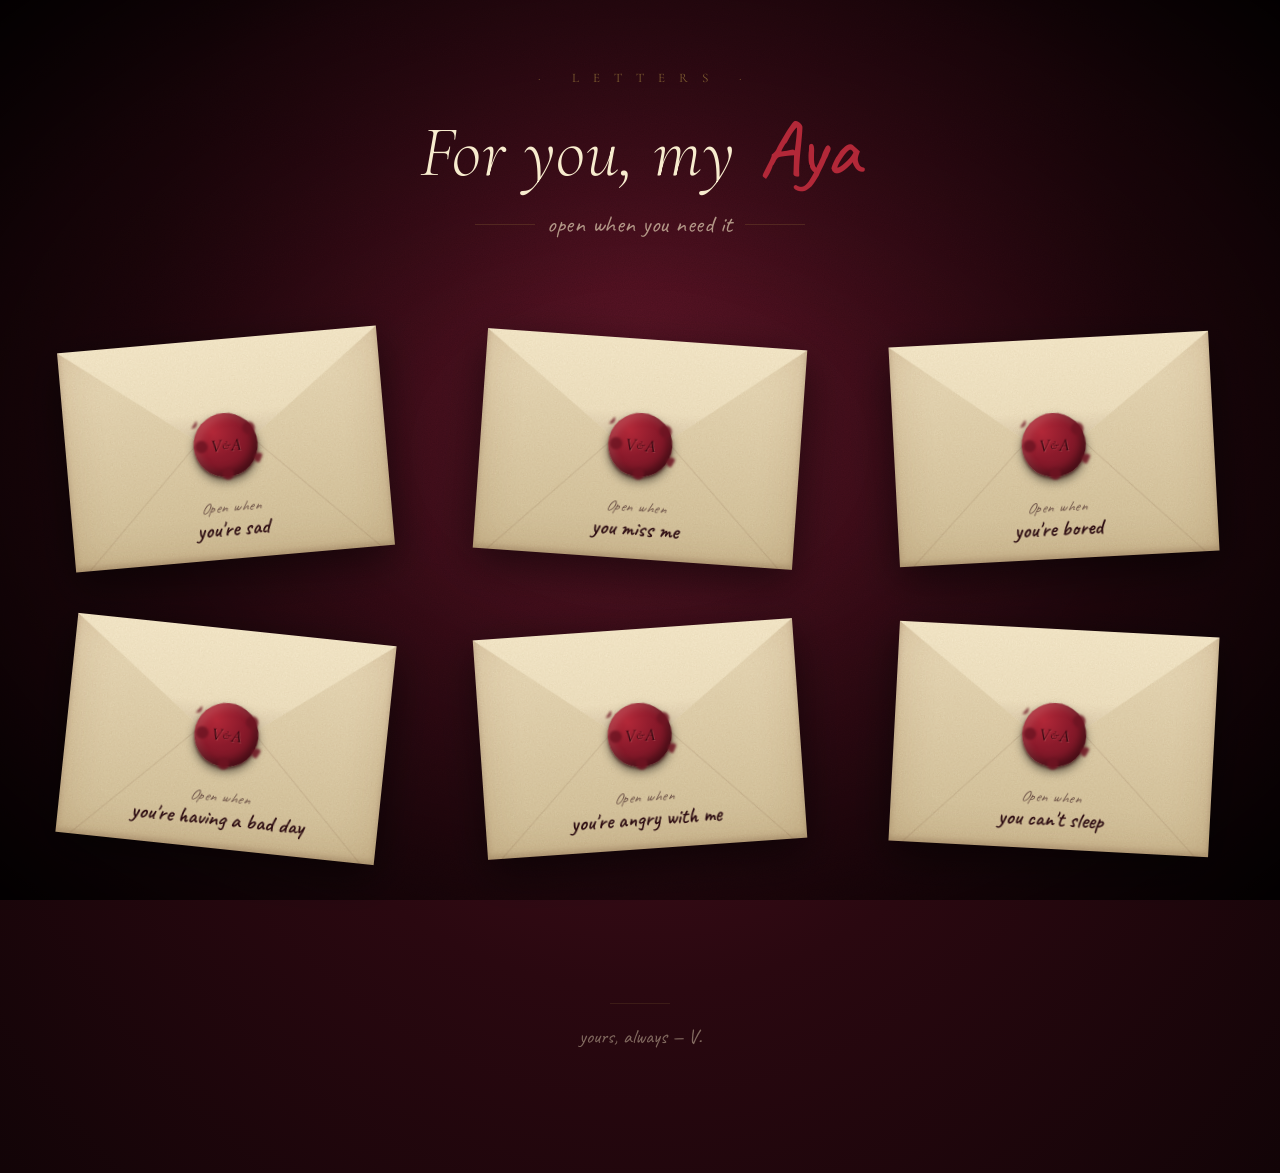
==== index.html @ 6083daa6 "Add files via upload" ====
<!DOCTYPE html>
<html lang="en">
<head>
<meta charset="UTF-8">
<meta name="viewport" content="width=device-width, initial-scale=1.0">
<title>For Aya — Open when...</title>
<link rel="preconnect" href="https://fonts.googleapis.com">
<link rel="preconnect" href="https://fonts.gstatic.com" crossorigin>
<link href="https://fonts.googleapis.com/css2?family=Cormorant+Garamond:ital,wght@0,300;0,400;0,500;0,600;1,300;1,400;1,500&family=Caveat:wght@400;500;600;700&display=swap" rel="stylesheet">
<style>
/* ============================================================
   PALETTE — deep wine + cream paper
   ============================================================ */
:root {
  --wine-deep:    #14060a;
  --wine:         #2a0a14;
  --wine-mid:     #4a1224;
  --wax:          #8b1a2b;
  --wax-dark:     #6e1422;
  --wax-light:    #b22838;
  --cream:        #eee0c0;
  --cream-light:  #f7ecce;
  --cream-shadow: #d4c39c;
  --ink:          #2b0a10;
  --ink-soft:     #5a1c24;
  --gold:         #9a7a3c;
}

* { margin: 0; padding: 0; box-sizing: border-box; }

html, body { min-height: 100%; }

body {
  font-family: 'Cormorant Garamond', serif;
  color: var(--cream);
  background:
    radial-gradient(ellipse at 50% 30%, #5a1426 0%, #2a0810 55%, #120407 100%);
  position: relative;
  min-height: 100vh;
  padding: 70px 24px 100px;
  overflow-x: hidden;
}

/* Soft grain over everything */
body::before {
  content: '';
  position: fixed; inset: 0;
  background-image: url("data:image/svg+xml;utf8,<svg xmlns='http://www.w3.org/2000/svg' width='240' height='240'><filter id='n'><feTurbulence type='fractalNoise' baseFrequency='0.85' numOctaves='2' stitchTiles='stitch'/><feColorMatrix values='0 0 0 0 0.06 0 0 0 0 0.02 0 0 0 0 0.03 0 0 0 0.55 0'/></filter><rect width='100%' height='100%' filter='url(%23n)'/></svg>");
  opacity: 0.55;
  mix-blend-mode: overlay;
  pointer-events: none;
  z-index: 1;
}

/* Vignette */
body::after {
  content: '';
  position: fixed; inset: 0;
  background: radial-gradient(ellipse at center, transparent 25%, rgba(0,0,0,0.45) 75%, rgba(0,0,0,0.88) 100%);
  pointer-events: none;
  z-index: 2;
}

/* ============================================================
   HEADER
   ============================================================ */
.header {
  position: relative;
  z-index: 3;
  text-align: center;
  margin-bottom: 70px;
  opacity: 0;
  animation: fadeIn 1.6s ease-out 0.2s forwards;
}

.ornament {
  font-family: 'Cormorant Garamond', serif;
  color: var(--gold);
  letter-spacing: 14px;
  font-size: 13px;
  margin-bottom: 22px;
  opacity: 0.75;
  padding-left: 14px;
}

.header h1 {
  font-family: 'Cormorant Garamond', serif;
  font-weight: 300;
  font-style: italic;
  font-size: clamp(40px, 6.5vw, 72px);
  color: var(--cream-light);
  line-height: 1.05;
  letter-spacing: 0.5px;
}

.header h1 .name {
  font-family: 'Caveat', cursive;
  font-style: normal;
  font-weight: 500;
  color: var(--wax-light);
  font-size: 1.1em;
  margin-left: 6px;
}

.header .sub {
  font-family: 'Caveat', cursive;
  margin-top: 18px;
  color: var(--cream);
  opacity: 0.65;
  font-size: 24px;
  letter-spacing: 0.5px;
}

.header .divider {
  display: inline-block;
  width: 60px;
  height: 1px;
  background: var(--gold);
  opacity: 0.4;
  vertical-align: middle;
  margin: 0 12px 6px;
}

/* ============================================================
   DESK — envelopes scattered like letters on a table
   ============================================================ */
.desk {
  position: relative;
  z-index: 3;
  max-width: 1240px;
  margin: 0 auto;
  display: grid;
  grid-template-columns: repeat(auto-fit, minmax(290px, 1fr));
  gap: 70px 30px;
  padding: 30px 10px;
  perspective: 1400px;
}

/* ============================================================
   ENVELOPE
   ============================================================ */
.envelope {
  position: relative;
  width: 320px;
  height: 220px;
  margin: 0 auto;
  cursor: pointer;
  opacity: 0;
  transform: translateY(50px) rotate(var(--rot, 0deg));
  animation: dropIn 1s cubic-bezier(.2,.7,.25,1) forwards;
  transition: transform 0.55s cubic-bezier(.2,.7,.25,1), filter 0.5s ease;
  filter: drop-shadow(0 14px 22px rgba(0,0,0,0.55));
  transform-style: preserve-3d;
}

.envelope:hover {
  transform: translateY(-12px) rotate(var(--rot, 0deg)) scale(1.025);
  filter: drop-shadow(0 24px 36px rgba(0,0,0,0.72));
}

/* Envelope body */
.envelope-body {
  position: absolute;
  inset: 0;
  background:
    linear-gradient(180deg, var(--cream) 0%, var(--cream-shadow) 100%);
  box-shadow:
    inset 0 0 40px rgba(120, 70, 30, 0.18),
    inset 0 -3px 6px rgba(70, 30, 15, 0.22);
}

/* Paper texture on envelope */
.envelope-body::before {
  content: '';
  position: absolute; inset: 0;
  background-image: url("data:image/svg+xml;utf8,<svg xmlns='http://www.w3.org/2000/svg' width='180' height='180'><filter id='p'><feTurbulence type='fractalNoise' baseFrequency='0.75' numOctaves='2'/><feColorMatrix values='0 0 0 0 0.42 0 0 0 0 0.28 0 0 0 0 0.14 0 0 0 0.35 0'/></filter><rect width='100%' height='100%' filter='url(%23p)'/></svg>");
  opacity: 0.55;
  mix-blend-mode: multiply;
}

/* Inner V — hint of envelope back seams */
.envelope-body::after {
  content: '';
  position: absolute;
  inset: 0;
  background:
    linear-gradient(135deg, transparent 49.5%, rgba(80,40,20,0.10) 50%, transparent 50.5%) bottom left / 50% 60% no-repeat,
    linear-gradient(45deg,  transparent 49.5%, rgba(80,40,20,0.10) 50%, transparent 50.5%) bottom right / 50% 60% no-repeat;
  pointer-events: none;
}

/* Top flap */
.envelope-flap {
  position: absolute;
  top: 0; left: 0; right: 0;
  height: 55%;
  background: linear-gradient(180deg, var(--cream-light) 0%, var(--cream) 100%);
  clip-path: polygon(0 0, 100% 0, 50% 100%);
  transform-origin: top center;
  transition: transform 0.85s cubic-bezier(.55,.05,.25,1);
  z-index: 3;
}

.envelope-flap::before {
  content: '';
  position: absolute; inset: 0;
  background-image: url("data:image/svg+xml;utf8,<svg xmlns='http://www.w3.org/2000/svg' width='180' height='180'><filter id='p'><feTurbulence type='fractalNoise' baseFrequency='0.75' numOctaves='2'/><feColorMatrix values='0 0 0 0 0.42 0 0 0 0 0.28 0 0 0 0 0.14 0 0 0 0.35 0'/></filter><rect width='100%' height='100%' filter='url(%23p)'/></svg>");
  opacity: 0.5;
  mix-blend-mode: multiply;
  clip-path: polygon(0 0, 100% 0, 50% 100%);
}

/* Shadow cast by the flap onto the bottom of the envelope */
.envelope-flap::after {
  content: '';
  position: absolute;
  inset: 0;
  background: linear-gradient(180deg, transparent 60%, rgba(70, 30, 15, 0.18) 95%, rgba(70, 30, 15, 0.3) 100%);
  clip-path: polygon(0 0, 100% 0, 50% 100%);
}

.envelope.opened .envelope-flap {
  transform: rotateX(-175deg);
  box-shadow: 0 -10px 20px rgba(0,0,0,0.25);
}

/* Wax seal */
.seal {
  position: absolute;
  top: 48%;
  left: 50%;
  width: 64px;
  height: 64px;
  border-radius: 50%;
  transform: translate(-50%, -50%) rotate(0deg);
  background:
    radial-gradient(circle at 32% 28%, var(--wax-light) 0%, var(--wax) 42%, var(--wax-dark) 100%);
  box-shadow:
    inset -4px -5px 10px rgba(0,0,0,0.45),
    inset 4px 4px 8px rgba(255,170,160,0.28),
    0 5px 10px rgba(0,0,0,0.5),
    0 2px 3px rgba(80,10,15,0.6);
  display: flex;
  align-items: center;
  justify-content: center;
  z-index: 6;
  transition: transform 0.4s ease;
}

/* Irregular wax edges */
.seal::before {
  content: '';
  position: absolute;
  inset: -6px;
  border-radius: 50%;
  background:
    radial-gradient(circle at 18% 50%, var(--wax-dark) 0%, var(--wax-dark) 8%, transparent 9%),
    radial-gradient(circle at 82% 30%, var(--wax-dark) 0%, var(--wax-dark) 7%, transparent 8%),
    radial-gradient(circle at 50% 88%, var(--wax-dark) 0%, var(--wax-dark) 7%, transparent 8%),
    radial-gradient(circle at 92% 70%, var(--wax-dark) 0%, var(--wax-dark) 5%, transparent 6%),
    radial-gradient(circle at 8% 18%, var(--wax-dark) 0%, var(--wax-dark) 5%, transparent 6%);
  filter: blur(1px);
  opacity: 0.85;
  z-index: -1;
}

/* Impressed V & A monogram */
.seal-monogram {
  font-family: 'Cormorant Garamond', serif;
  font-style: italic;
  font-weight: 500;
  color: rgba(35, 4, 10, 0.85);
  font-size: 18px;
  letter-spacing: -1px;
  text-shadow: 1px 1px 0 rgba(255, 200, 180, 0.18);
  line-height: 1;
  user-select: none;
  position: relative;
  z-index: 2;
  white-space: nowrap;
}

.seal-monogram .amp {
  font-size: 0.65em;
  vertical-align: 0.18em;
  margin: 0 1px;
  opacity: 0.75;
}

/* "Open when..." label */
.label {
  position: absolute;
  bottom: 18px;
  left: 0; right: 0;
  text-align: center;
  font-family: 'Caveat', cursive;
  color: var(--ink);
  z-index: 4;
  pointer-events: none;
}

.label-small {
  font-size: 15px;
  opacity: 0.62;
  font-style: italic;
  display: block;
  letter-spacing: 0.5px;
  line-height: 1.1;
}

.label-main {
  font-size: 22px;
  font-weight: 600;
  display: block;
  margin-top: 0;
  color: var(--ink);
  line-height: 1.1;
}

/* Opened state — seal breaks off */
.envelope.opened .seal {
  animation: sealBreak 0.7s cubic-bezier(.4,1.6,.5,1) forwards;
}

/* ============================================================
   MODAL / LETTER
   ============================================================ */
.overlay {
  position: fixed;
  inset: 0;
  background: rgba(15, 4, 8, 0);
  z-index: 100;
  display: none;
  align-items: flex-start;
  justify-content: center;
  padding: 50px 20px;
  overflow-y: auto;
  transition: background 0.55s ease;
}

.overlay.active {
  display: flex;
  background: rgba(15, 4, 8, 0.90);
  backdrop-filter: blur(5px);
  -webkit-backdrop-filter: blur(5px);
}

.letter {
  position: relative;
  width: 100%;
  max-width: 640px;
  background:
    linear-gradient(180deg, var(--cream-light) 0%, var(--cream) 100%);
  padding: 80px 70px 60px;
  margin-top: 30px;
  margin-bottom: 30px;
  box-shadow:
    0 40px 100px rgba(0,0,0,0.75),
    0 12px 30px rgba(0,0,0,0.5),
    inset 0 0 120px rgba(120, 70, 30, 0.1);
  transform: scale(0.6) rotate(-3deg) translateY(40px);
  opacity: 0;
  transition: transform 0.85s cubic-bezier(.2,.7,.25,1), opacity 0.6s ease;
}

.overlay.active .letter {
  transform: scale(1) rotate(0) translateY(0);
  opacity: 1;
}

/* Paper texture on the letter */
.letter::before {
  content: '';
  position: absolute; inset: 0;
  background-image: url("data:image/svg+xml;utf8,<svg xmlns='http://www.w3.org/2000/svg' width='220' height='220'><filter id='p'><feTurbulence type='fractalNoise' baseFrequency='0.65' numOctaves='3'/><feColorMatrix values='0 0 0 0 0.42 0 0 0 0 0.28 0 0 0 0 0.14 0 0 0 0.3 0'/></filter><rect width='100%' height='100%' filter='url(%23p)'/></svg>");
  opacity: 0.45;
  mix-blend-mode: multiply;
  pointer-events: none;
}

/* Fold lines (letter was folded in thirds) + edge vignette */
.letter::after {
  content: '';
  position: absolute; inset: 0;
  background:
    linear-gradient(180deg, transparent 32%, rgba(100,60,30,0.10) 33%, transparent 34%),
    linear-gradient(180deg, transparent 65%, rgba(100,60,30,0.10) 66%, transparent 67%);
  box-shadow: inset 0 0 60px rgba(100, 50, 20, 0.18);
  pointer-events: none;
}

.letter-close {
  position: absolute;
  top: 18px; right: 22px;
  background: none;
  border: none;
  font-family: 'Cormorant Garamond', serif;
  font-size: 36px;
  color: var(--ink-soft);
  cursor: pointer;
  opacity: 0.55;
  transition: opacity 0.25s, transform 0.3s;
  z-index: 10;
  line-height: 1;
  padding: 4px 10px;
}

.letter-close:hover {
  opacity: 1;
  transform: rotate(90deg);
}

.letter-header {
  text-align: center;
  margin-bottom: 38px;
  position: relative;
  z-index: 2;
}

.letter-date {
  font-family: 'Caveat', cursive;
  color: var(--ink-soft);
  font-size: 19px;
  opacity: 0.65;
  letter-spacing: 0.4px;
}

.letter-title {
  font-family: 'Cormorant Garamond', serif;
  font-style: italic;
  font-weight: 400;
  color: var(--ink);
  font-size: 36px;
  margin-top: 10px;
  letter-spacing: 0.3px;
  line-height: 1.15;
}

.letter-title::after {
  content: '· ✦ ·';
  display: block;
  font-size: 12px;
  color: var(--wax);
  margin-top: 18px;
  opacity: 0.65;
  letter-spacing: 6px;
}

.letter-greeting {
  font-family: 'Caveat', cursive;
  font-size: 30px;
  color: var(--wax-dark);
  margin-bottom: 22px;
  position: relative;
  z-index: 2;
}

.letter-body {
  font-family: 'Cormorant Garamond', serif;
  font-size: 19px;
  line-height: 1.75;
  color: var(--ink);
  position: relative;
  z-index: 2;
}

.letter-body p { margin-bottom: 18px; }
.letter-body em {
  color: var(--wax-dark);
  font-style: italic;
}

/* Place for photo/gif */
.letter-photo {
  margin: 35px auto;
  width: 240px;
  height: 240px;
  background:
    repeating-linear-gradient(45deg, rgba(110, 60, 40, 0.06) 0px, rgba(110, 60, 40, 0.06) 12px, transparent 12px, transparent 24px),
    var(--cream-shadow);
  border: 1px solid rgba(100, 60, 40, 0.22);
  display: flex;
  align-items: center;
  justify-content: center;
  position: relative;
  z-index: 2;
  box-shadow:
    0 10px 24px rgba(0,0,0,0.18),
    inset 0 0 22px rgba(100, 60, 30, 0.12);
  transform: rotate(-2deg);
  overflow: hidden;
}

.letter-photo span {
  font-family: 'Caveat', cursive;
  color: var(--ink-soft);
  opacity: 0.55;
  font-size: 17px;
  text-align: center;
  padding: 0 22px;
  line-height: 1.4;
}

.letter-photo img {
  width: 100%;
  height: 100%;
  object-fit: cover;
  display: block;
}

/* Sticker-style gif: drop the polaroid frame, let it float on the paper */
.letter-photo.has-gif {
  background: transparent;
  border: none;
  box-shadow: none;
  transform: rotate(0);
  width: 280px;
  height: 280px;
  overflow: visible;
  filter: drop-shadow(0 6px 12px rgba(60, 20, 10, 0.25));
}

.letter-photo.has-gif img {
  object-fit: contain;
}

.letter-signature {
  text-align: right;
  margin-top: 36px;
  position: relative;
  z-index: 2;
}

.letter-signature .yours {
  font-family: 'Cormorant Garamond', serif;
  font-style: italic;
  color: var(--ink-soft);
  font-size: 19px;
  display: block;
}

.letter-signature .name {
  font-family: 'Caveat', cursive;
  font-size: 56px;
  color: var(--wax-dark);
  margin-top: -8px;
  display: block;
  line-height: 1;
  letter-spacing: 1px;
}

.letter-signature .name::after {
  content: '';
  display: block;
  width: 90px;
  height: 1px;
  background: var(--wax-dark);
  margin-left: auto;
  margin-top: 4px;
  opacity: 0.35;
}

/* ============================================================
   FOOTER
   ============================================================ */
.footer {
  position: relative;
  z-index: 3;
  text-align: center;
  margin-top: 100px;
  padding: 24px;
  font-family: 'Caveat', cursive;
  color: var(--cream);
  opacity: 0.45;
  font-size: 20px;
}

.footer::before {
  content: '';
  display: block;
  width: 60px;
  height: 1px;
  background: var(--gold);
  margin: 0 auto 20px;
  opacity: 0.4;
}

/* ============================================================
   ANIMATIONS
   ============================================================ */
@keyframes fadeIn {
  to { opacity: 1; }
}

@keyframes dropIn {
  0%   { opacity: 0; transform: translateY(50px) rotate(var(--rot, 0deg)) scale(0.94); }
  60%  { opacity: 1; }
  100% { opacity: 1; transform: translateY(0) rotate(var(--rot, 0deg)) scale(1); }
}

@keyframes sealBreak {
  0%   { transform: translate(-50%, -50%) scale(1) rotate(0deg); opacity: 1; }
  30%  { transform: translate(-50%, -50%) scale(1.18) rotate(-4deg); }
  60%  { transform: translate(-58%, -42%) scale(0.95) rotate(14deg); opacity: 0.85; }
  100% { transform: translate(-72%, 30%) scale(0.8) rotate(38deg); opacity: 0; }
}

@keyframes envelopeShake {
  0%, 100% { transform: translateY(0) rotate(var(--rot, 0deg)); }
  25%      { transform: translateY(0) rotate(calc(var(--rot, 0deg) - 1.2deg)); }
  75%      { transform: translateY(0) rotate(calc(var(--rot, 0deg) + 1.2deg)); }
}

.envelope.opened { animation: envelopeShake 0.35s ease-in-out; }

/* ============================================================
   MOBILE
   ============================================================ */
@media (max-width: 768px) {
  body { padding: 40px 14px 70px; }
  .desk { gap: 50px 16px; padding: 20px 6px; }
  .envelope { width: 290px; height: 200px; }
  .letter { padding: 60px 36px 44px; margin-top: 10px; }
  .letter-title { font-size: 28px; }
  .letter-greeting { font-size: 26px; }
  .letter-body { font-size: 17px; line-height: 1.7; }
  .letter-photo { width: 200px; height: 200px; }
  .letter-signature .name { font-size: 46px; }
  .header { margin-bottom: 50px; }
  .header .sub { font-size: 21px; }
}
</style>
</head>
<body>

<!-- ============================================================
     HEADER — edit the title if you want
     ============================================================ -->
<header class="header">
  <div class="ornament">· LETTERS ·</div>
  <h1>For you, my <span class="name">Aya</span></h1>
  <div class="sub">
    <span class="divider"></span>open when you need it<span class="divider"></span>
  </div>
</header>

<!-- Desk with envelopes (generated by JS) -->
<main class="desk" id="desk"></main>

<footer class="footer">yours, always — V.</footer>

<!-- ============================================================
     MODAL — the letter unfolds here
     ============================================================ -->
<div class="overlay" id="overlay" role="dialog" aria-modal="true" aria-hidden="true">
  <article class="letter" id="letter">
    <button class="letter-close" id="closeBtn" aria-label="close letter">&times;</button>

    <div class="letter-header">
      <div class="letter-date" id="letterDate">to your heart, anytime</div>
      <h2 class="letter-title" id="letterTitle"></h2>
    </div>

    <div class="letter-greeting">My beloved Aya,</div>
    <div class="letter-body" id="letterBody"></div>

    <!-- ============================================================
         PLACE FOR PHOTO / GIF
         To attach an image to a specific letter, set the `photo`
         property in the `letters` array below in the JS, e.g.
            photo: "photos/our-morning.jpg"
         ============================================================ -->
    <div class="letter-photo" id="letterPhoto">
      <span>· photo or gif goes here ·</span>
    </div>

    <div class="letter-signature">
      <span class="yours">yours forever,</span>
      <span class="name">Val</span>
    </div>
  </article>
</div>

<script>
/* ============================================================
   LETTERS — EDIT TEXTS AND PHOTOS HERE
   ============================================================
   - label : what's written on the envelope (after "Open when")
   - title : heading inside the opened letter
   - body  : letter body (you can use <p>, <em> etc.)
   - photo : path to image/gif, or null for placeholder
             e.g.  photo: "photos/our-morning.jpg"
             or    photo: "https://media.tenor.com/.../hug.gif"
   ============================================================ */
const letters = [
  {
    label: "you're sad",
    title: "When you're sad",
    body: `
      <p>Aya, if tears are falling right now — I need you to know one thing: <em>you are not alone in this</em>. Even when I'm not beside you, my heart is. Always.</p>
      <p>Sadness is just love with nowhere to go. So I'm leaving mine here — so you have somewhere to send it back.</p>
      <p>Breathe deeply. I'm here. And I will be.</p>
    `,
    photo: "Cat%20Love%20Sticker%20by%20MYAOWL.gif"
  },
  {
    label: "you miss me",
    title: "When you miss me",
    body: `
      <p>If you miss me — know that <em>I miss you too</em>. Constantly. Morning, evening, between the sentences I write to someone else.</p>
      <p>Imagine I'm standing behind you, arms around your waist, my chin on your shoulder. Close your eyes. Feel it.</p>
      <p>The distance between us is just a number. You are <em>home</em>, wherever I am.</p>
    `,
    photo: "Cat%20Love%20Sticker%20by%20MYAOWL-2.gif"
  },
  {
    label: "you're bored",
    title: "When you're bored",
    body: `
      <p>Bored? Good. That means you have a moment for a small adventure.</p>
      <p>Suggestions from me: <em>cook something you've never tried. Dance in the kitchen. Send me three words and nothing more.</em></p>
      <p>Or just sit with this photo and imagine what we'll do together when we see each other again. I already have a list.</p>
    `,
    photo: "Cat%20Sticker%20by%20MYAOWL.gif"
  },
  {
    label: "you're having a bad day",
    title: "When you're having a bad day",
    body: `
      <p>Bad days are like storms — loud, wet, unfair. But they pass. They always pass.</p>
      <p>You don't have to be strong. You don't have to smile. You're allowed to be tired, angry, broken. <em>I love you in every state.</em></p>
      <p>Shower. Water. Something warm. And remember — tomorrow is a new page, and I'll write it with you.</p>
    `,
    photo: "Cat%20Love%20Sticker%20by%20MYAOWL-3.gif"
  },
  {
    label: "you're angry with me",
    title: "When you're angry with me",
    body: `
      <p>Did I deserve it? Probably yes. And I'm sorry — honestly, not just out of politeness.</p>
      <p>Be angry. You have every right. But please — <em>don't run</em>. Tell me what I did wrong, and I'll fix it. Even if it takes a lifetime.</p>
      <p>I love you even when you don't love me back. That's the most honest version of love I know.</p>
    `,
    photo: "Cat%20Sticker%20by%20MYAOWL-2.gif"
  },
  {
    label: "you can't sleep",
    title: "When you can't sleep",
    body: `
      <p>3 a.m.? Say hello to the dark for me. I've been there often — thinking about you.</p>
      <p>Breathe deeply. Imagine me drawing small circles on your back with my finger, whispering that everything is okay.</p>
      <p>Sleep will come. It always comes. And I'll be in your dreams, if you let me in. <em>Goodnight, my love.</em></p>
    `,
    photo: "Cat%20Love%20Sticker%20by%20MYAOWL-4.gif"
  }
];

/* ============================================================
   ENVELOPE GENERATION
   ============================================================ */
const desk = document.getElementById('desk');
// gently scattered rotations — like letters on a table
const rotations = [-5, 4, -3, 6, -4, 3, -6, 5, -2, 4];

letters.forEach((item, i) => {
  const env = document.createElement('div');
  env.className = 'envelope';
  env.style.setProperty('--rot', `${rotations[i % rotations.length]}deg`);
  env.style.animationDelay = `${0.25 + i * 0.13}s`;
  env.setAttribute('role', 'button');
  env.setAttribute('tabindex', '0');
  env.setAttribute('aria-label', `Open letter: ${item.label}`);

  env.innerHTML = `
    <div class="envelope-body"></div>
    <div class="envelope-flap"></div>
    <div class="seal">
      <span class="seal-monogram">V<span class="amp">&amp;</span>A</span>
    </div>
    <div class="label">
      <span class="label-small">Open when</span>
      <span class="label-main">${item.label}</span>
    </div>
  `;

  const open = () => openLetter(i, env);
  env.addEventListener('click', open);
  env.addEventListener('keydown', (e) => {
    if (e.key === 'Enter' || e.key === ' ') { e.preventDefault(); open(); }
  });

  desk.appendChild(env);
});

/* ============================================================
   MODAL LOGIC
   ============================================================ */
const overlay      = document.getElementById('overlay');
const letterTitle  = document.getElementById('letterTitle');
const letterBody   = document.getElementById('letterBody');
const letterPhoto  = document.getElementById('letterPhoto');
const closeBtn     = document.getElementById('closeBtn');

let openTimeout = null;
let resetTimeout = null;

function openLetter(idx, envEl) {
  const data = letters[idx];

  // seal breaks + envelope shakes
  envEl.classList.add('opened');

  // after a short moment, the letter appears
  clearTimeout(openTimeout);
  openTimeout = setTimeout(() => {
    letterTitle.textContent = data.title;
    letterBody.innerHTML = data.body;

    if (data.photo) {
      letterPhoto.innerHTML = `<img src="${data.photo}" alt="">`;
      letterPhoto.classList.add('has-gif');
    } else {
      letterPhoto.innerHTML = `<span>· photo or gif goes here ·</span>`;
      letterPhoto.classList.remove('has-gif');
    }

    overlay.classList.add('active');
    overlay.setAttribute('aria-hidden', 'false');
    document.body.style.overflow = 'hidden';
  }, 520);

  // after closing, envelope returns to sealed state
  clearTimeout(resetTimeout);
  resetTimeout = setTimeout(() => {
    envEl.classList.remove('opened');
  }, 1800);
}

function closeLetter() {
  overlay.classList.remove('active');
  overlay.setAttribute('aria-hidden', 'true');
  document.body.style.overflow = '';
}

closeBtn.addEventListener('click', closeLetter);
overlay.addEventListener('click', (e) => {
  if (e.target === overlay) closeLetter();
});
document.addEventListener('keydown', (e) => {
  if (e.key === 'Escape') closeLetter();
});
</script>
</body>
</html>
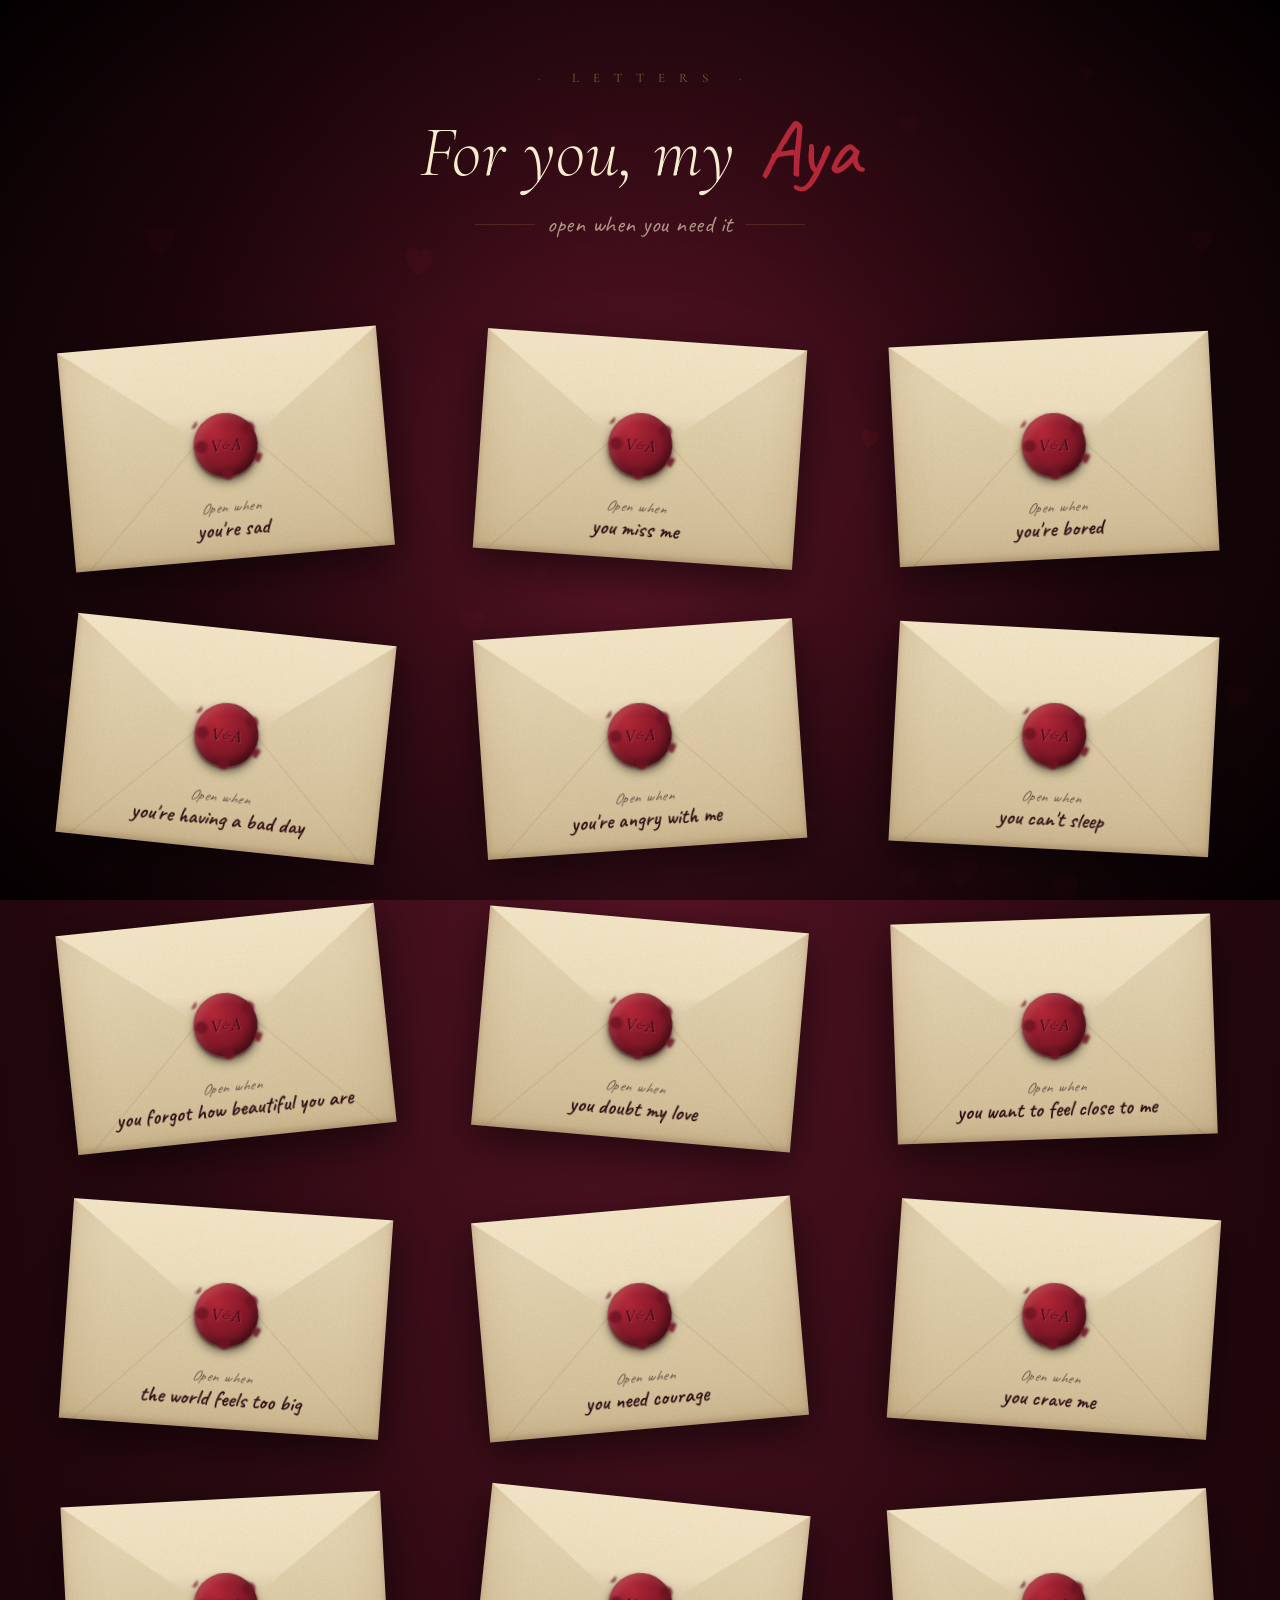
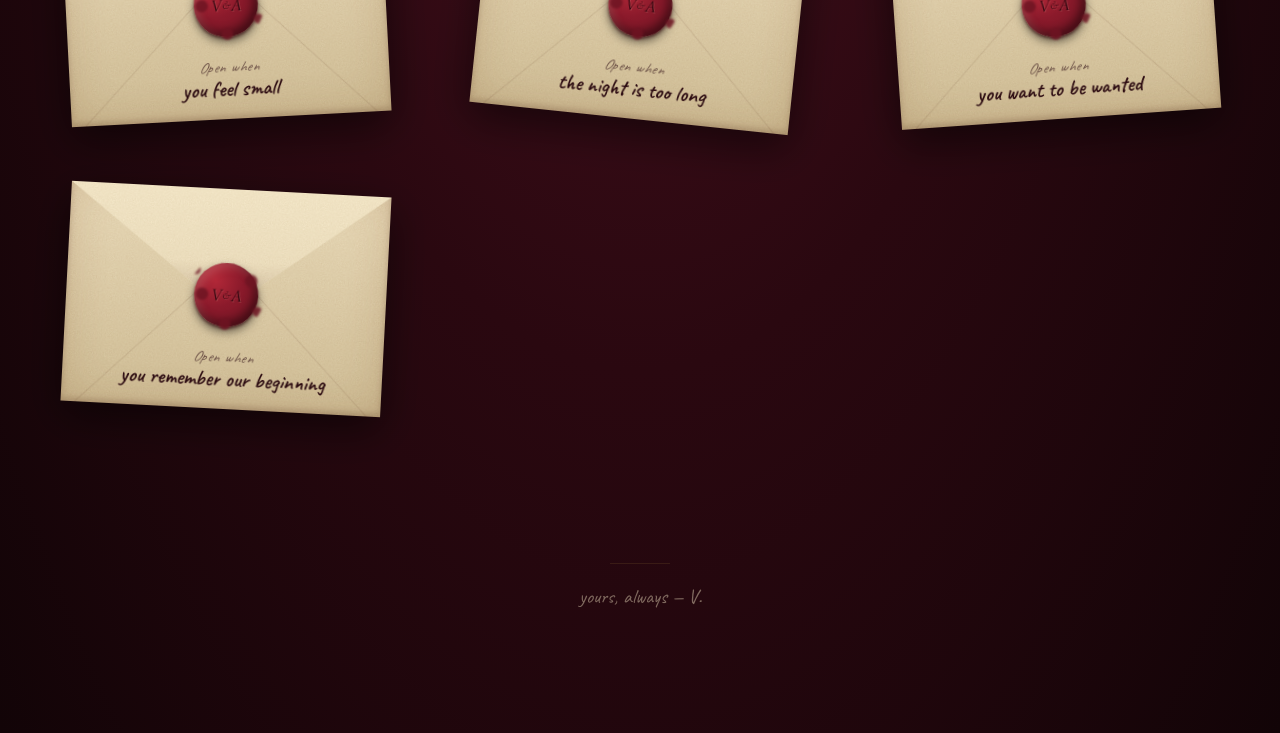
==== commit d6cc2566: "Add files via upload" ====
--- a/index.html
+++ b/index.html
@@ -4,6 +4,7 @@
 <meta charset="UTF-8">
 <meta name="viewport" content="width=device-width, initial-scale=1.0">
 <title>For Aya — Open when...</title>
+<link rel="icon" type="image/svg+xml" href="data:image/svg+xml;utf8,<svg xmlns='http://www.w3.org/2000/svg' viewBox='0 0 64 64'><circle cx='32' cy='32' r='30' fill='%238b1a2b'/><text x='20' y='42' font-family='Georgia,serif' font-style='italic' font-size='28' fill='%23f1e3c5' text-anchor='middle'>V</text><text x='44' y='42' font-family='Georgia,serif' font-style='italic' font-size='28' fill='%23f1e3c5' text-anchor='middle'>A</text></svg>">
 <link rel="preconnect" href="https://fonts.googleapis.com">
 <link rel="preconnect" href="https://fonts.gstatic.com" crossorigin>
 <link href="https://fonts.googleapis.com/css2?family=Cormorant+Garamond:ital,wght@0,300;0,400;0,500;0,600;1,300;1,400;1,500&family=Caveat:wght@400;500;600;700&display=swap" rel="stylesheet">
@@ -58,7 +59,40 @@
   position: fixed; inset: 0;
   background: radial-gradient(ellipse at center, transparent 25%, rgba(0,0,0,0.45) 75%, rgba(0,0,0,0.88) 100%);
   pointer-events: none;
+  z-index: 3;
+}
+
+/* ============================================================
+   HEARTS BACKGROUND LAYER
+   ============================================================ */
+.hearts-bg {
+  position: fixed;
+  inset: 0;
+  pointer-events: none;
   z-index: 2;
+  overflow: hidden;
+}
+
+.heart-static,
+.heart-floating {
+  position: absolute;
+  display: block;
+  background-image: url("data:image/svg+xml;utf8,<svg xmlns='http://www.w3.org/2000/svg' viewBox='0 0 100 100' fill='%23b22838'><path d='M50,84 C50,84 14,60 14,32 C14,20 23,12 34,12 C41,12 47,16 50,22 C53,16 59,12 66,12 C77,12 86,20 86,32 C86,60 50,84 50,84 Z'/></svg>");
+  background-size: contain;
+  background-repeat: no-repeat;
+}
+
+.heart-floating {
+  bottom: -50px;
+  opacity: 0;
+  animation: heartFloat linear infinite;
+}
+
+@keyframes heartFloat {
+  0%   { transform: translateY(0) translateX(0) rotate(-6deg); opacity: 0; }
+  12%  { opacity: 0.18; }
+  85%  { opacity: 0.18; }
+  100% { transform: translateY(-110vh) translateX(40px) rotate(14deg); opacity: 0; }
 }
 
 /* ============================================================
@@ -66,7 +100,7 @@
    ============================================================ */
 .header {
   position: relative;
-  z-index: 3;
+  z-index: 4;
   text-align: center;
   margin-bottom: 70px;
   opacity: 0;
@@ -126,7 +160,7 @@
    ============================================================ */
 .desk {
   position: relative;
-  z-index: 3;
+  z-index: 4;
   max-width: 1240px;
   margin: 0 auto;
   display: grid;
@@ -470,6 +504,35 @@
   font-style: italic;
 }
 
+/* Poem quote inside a letter */
+.letter-body blockquote.poem {
+  border-left: 2px solid var(--wax-dark);
+  padding: 6px 0 6px 24px;
+  margin: 24px 0;
+  font-family: 'Cormorant Garamond', serif;
+  font-style: italic;
+  font-size: 20px;
+  line-height: 1.65;
+  color: var(--ink);
+  opacity: 0.95;
+}
+
+.letter-body blockquote.poem cite {
+  display: block;
+  font-family: 'Caveat', cursive;
+  font-style: normal;
+  font-size: 17px;
+  color: var(--wax-dark);
+  opacity: 0.72;
+  margin-top: 14px;
+  letter-spacing: 0.3px;
+}
+
+.letter-body blockquote.poem cite em {
+  font-style: italic;
+  color: var(--wax-dark);
+}
+
 /* Place for photo/gif */
 .letter-photo {
   margin: 35px auto;
@@ -565,7 +628,7 @@
    ============================================================ */
 .footer {
   position: relative;
-  z-index: 3;
+  z-index: 4;
   text-align: center;
   margin-top: 100px;
   padding: 24px;
@@ -633,6 +696,9 @@
 </head>
 <body>
 
+<!-- Hearts background layer (populated by JS) -->
+<div class="hearts-bg" id="heartsBg"></div>
+
 <!-- ============================================================
      HEADER — edit the title if you want
      ============================================================ -->
@@ -697,29 +763,36 @@
     label: "you're sad",
     title: "When you're sad",
     body: `
-      <p>Aya, if tears are falling right now — I need you to know one thing: <em>you are not alone in this</em>. Even when I'm not beside you, my heart is. Always.</p>
-      <p>Sadness is just love with nowhere to go. So I'm leaving mine here — so you have somewhere to send it back.</p>
-      <p>Breathe deeply. I'm here. And I will be.</p>
-    `,
-    photo: "Cat%20Love%20Sticker%20by%20MYAOWL.gif"
+      <blockquote class="poem">
+        You do not have to be good.<br>
+        You do not have to walk on your knees<br>
+        for a hundred miles through the desert, repenting.<br>
+        You only have to let the soft animal of your body<br>
+        love what it loves.
+      </blockquote>
+    `,
+    photo: null
   },
   {
     label: "you miss me",
     title: "When you miss me",
     body: `
-      <p>If you miss me — know that <em>I miss you too</em>. Constantly. Morning, evening, between the sentences I write to someone else.</p>
-      <p>Imagine I'm standing behind you, arms around your waist, my chin on your shoulder. Close your eyes. Feel it.</p>
-      <p>The distance between us is just a number. You are <em>home</em>, wherever I am.</p>
-    `,
-    photo: "Cat%20Love%20Sticker%20by%20MYAOWL-2.gif"
+      <blockquote class="poem">
+        I do not love you as if you were salt-rose, or topaz,<br>
+        or the arrow of carnations the fire shoots off.<br>
+        I love you as certain dark things are to be loved,<br>
+        in secret, between the shadow and the soul.
+      </blockquote>
+    `,
+    photo: null
   },
   {
     label: "you're bored",
     title: "When you're bored",
     body: `
-      <p>Bored? Good. That means you have a moment for a small adventure.</p>
-      <p>Suggestions from me: <em>cook something you've never tried. Dance in the kitchen. Send me three words and nothing more.</em></p>
-      <p>Or just sit with this photo and imagine what we'll do together when we see each other again. I already have a list.</p>
+      <blockquote class="poem">
+        Listen; there's a hell<br>of a good universe next door; let's go.
+      </blockquote>
     `,
     photo: "Cat%20Sticker%20by%20MYAOWL.gif"
   },
@@ -727,29 +800,194 @@
     label: "you're having a bad day",
     title: "When you're having a bad day",
     body: `
-      <p>Bad days are like storms — loud, wet, unfair. But they pass. They always pass.</p>
-      <p>You don't have to be strong. You don't have to smile. You're allowed to be tired, angry, broken. <em>I love you in every state.</em></p>
-      <p>Shower. Water. Something warm. And remember — tomorrow is a new page, and I'll write it with you.</p>
-    `,
-    photo: "Cat%20Love%20Sticker%20by%20MYAOWL-3.gif"
+      <blockquote class="poem">
+        Let everything happen to you: beauty and terror.<br>
+        Just keep going. No feeling is final.
+      </blockquote>
+    `,
+    photo: null
   },
   {
     label: "you're angry with me",
     title: "When you're angry with me",
     body: `
-      <p>Did I deserve it? Probably yes. And I'm sorry — honestly, not just out of politeness.</p>
-      <p>Be angry. You have every right. But please — <em>don't run</em>. Tell me what I did wrong, and I'll fix it. Even if it takes a lifetime.</p>
-      <p>I love you even when you don't love me back. That's the most honest version of love I know.</p>
-    `,
-    photo: "Cat%20Sticker%20by%20MYAOWL-2.gif"
+      <blockquote class="poem">
+        Out beyond ideas of wrongdoing and rightdoing,<br>
+        there is a field. I'll meet you there.<br>
+        When the soul lies down in that grass,<br>
+        the world is too full to talk about.
+      </blockquote>
+    `,
+    photo: null
   },
   {
     label: "you can't sleep",
     title: "When you can't sleep",
     body: `
-      <p>3 a.m.? Say hello to the dark for me. I've been there often — thinking about you.</p>
-      <p>Breathe deeply. Imagine me drawing small circles on your back with my finger, whispering that everything is okay.</p>
-      <p>Sleep will come. It always comes. And I'll be in your dreams, if you let me in. <em>Goodnight, my love.</em></p>
+      <blockquote class="poem">
+        Had I the heavens' embroidered cloths,<br>
+        Enwrought with golden and silver light,<br>
+        The blue and the dim and the dark cloths<br>
+        Of night and light and the half-light,<br>
+        I would spread the cloths under your feet:<br>
+        But I, being poor, have only my dreams;<br>
+        I have spread my dreams under your feet;<br>
+        Tread softly because you tread on my dreams.
+      </blockquote>
+    `,
+    photo: null
+  },
+  {
+    label: "you forgot how beautiful you are",
+    title: "When you forgot how beautiful you are",
+    body: `
+      <blockquote class="poem">
+        She walks in beauty, like the night<br>
+        Of cloudless climes and starry skies;<br>
+        And all that's best of dark and bright<br>
+        Meet in her aspect and her eyes.
+      </blockquote>
+    `,
+    photo: null
+  },
+  {
+    label: "you doubt my love",
+    title: "When you doubt my love",
+    body: `
+      <blockquote class="poem">
+        How do I love thee? Let me count the ways.<br>
+        I love thee to the depth and breadth and height<br>
+        My soul can reach, when feeling out of sight<br>
+        For the ends of being and ideal grace.
+      </blockquote>
+    `,
+    photo: null
+  },
+  {
+    label: "you want to feel close to me",
+    title: "When you want to feel close to me",
+    body: `
+      <blockquote class="poem">
+        i carry your heart with me (i carry it in<br>
+        my heart) i am never without it (anywhere<br>
+        i go you go, my dear; and whatever is done<br>
+        by only me is your doing, my darling)
+      </blockquote>
+    `,
+    photo: null
+  },
+  {
+    label: "the world feels too big",
+    title: "When the world feels too big",
+    body: `
+      <blockquote class="poem">
+        Perhaps all the dragons in our lives are princesses<br>
+        who are only waiting to see us act, just once,<br>
+        with beauty and courage. Perhaps everything that<br>
+        frightens us is, in its deepest essence,<br>
+        something helpless that wants our love.
+      </blockquote>
+    `,
+    photo: null
+  },
+  {
+    label: "you need courage",
+    title: "When you need courage",
+    body: `
+      <blockquote class="poem">
+        One day you finally knew<br>
+        what you had to do, and began,<br>
+        though the voices around you<br>
+        kept shouting their bad advice —<br>
+        though the whole house<br>
+        began to tremble<br>
+        and you felt the old tug<br>
+        at your ankles.<br>
+        "Mend my life!"<br>
+        each voice cried.<br>
+        But you didn't stop.
+      </blockquote>
+    `,
+    photo: null
+  },
+  {
+    label: "you crave me",
+    title: "When you crave me",
+    body: `
+      <blockquote class="poem">
+        I crave your mouth, your voice, your hair.<br>
+        Silent and starving, I prowl through the streets.<br>
+        Bread does not nourish me, dawn disrupts me, all day<br>
+        I hunt for the liquid measure of your steps.<br>
+        I hunger for your sleek laugh,<br>
+        your hands the color of a savage harvest,<br>
+        hunger for the pale stones of your fingernails,<br>
+        I want to eat your skin like a whole almond.
+      </blockquote>
+    `,
+    photo: null
+  },
+  {
+    label: "you feel small",
+    title: "When you feel small",
+    body: `
+      <blockquote class="poem">
+        Even after all this time<br>
+        the sun never says to the earth,<br>
+        "You owe me."<br>
+        Look what happens<br>
+        with a love like that.<br>
+        It lights the whole sky.
+      </blockquote>
+    `,
+    photo: null
+  },
+  {
+    label: "the night is too long",
+    title: "When the night is too long",
+    body: `
+      <blockquote class="poem">
+        Bright star, would I were stedfast as thou art —<br>
+        Not in lone splendour hung aloft the night<br>
+        And watching, with eternal lids apart,<br>
+        Like nature's patient, sleepless Eremite,<br>
+        The moving waters at their priestlike task<br>
+        Of pure ablution round earth's human shores.
+      </blockquote>
+    `,
+    photo: null
+  },
+  {
+    label: "you want to be wanted",
+    title: "When you want to be wanted",
+    body: `
+      <blockquote class="poem">
+        Wild nights — Wild nights!<br>
+        Were I with thee<br>
+        Wild nights should be<br>
+        Our luxury!<br><br>
+        Futile — the winds —<br>
+        To a Heart in port —<br>
+        Done with the Compass —<br>
+        Done with the Chart!
+      </blockquote>
+    `,
+    photo: "Cat%20Sticker%20by%20MYAOWL-2.gif"
+  },
+  {
+    label: "you remember our beginning",
+    title: "When you remember our beginning",
+    body: `
+      <blockquote class="poem">
+        O my Luve is like a red, red rose<br>
+        That's newly sprung in June;<br>
+        O my Luve is like the melody<br>
+        That's sweetly played in tune.<br><br>
+        So fair art thou, my bonnie lass,<br>
+        So deep in luve am I;<br>
+        And I will luve thee still, my dear,<br>
+        Till a' the seas gang dry.
+      </blockquote>
     `,
     photo: "Cat%20Love%20Sticker%20by%20MYAOWL-4.gif"
   }
@@ -819,9 +1057,11 @@
     if (data.photo) {
       letterPhoto.innerHTML = `<img src="${data.photo}" alt="">`;
       letterPhoto.classList.add('has-gif');
+      letterPhoto.style.display = '';
     } else {
-      letterPhoto.innerHTML = `<span>· photo or gif goes here ·</span>`;
+      letterPhoto.innerHTML = '';
       letterPhoto.classList.remove('has-gif');
+      letterPhoto.style.display = 'none';
     }
 
     overlay.classList.add('active');
@@ -849,6 +1089,38 @@
 document.addEventListener('keydown', (e) => {
   if (e.key === 'Escape') closeLetter();
 });
+
+/* ============================================================
+   HEARTS — scattered + gently floating
+   ============================================================ */
+const heartsBg = document.getElementById('heartsBg');
+
+// scattered static hearts (watermark-like)
+for (let i = 0; i < 32; i++) {
+  const h = document.createElement('span');
+  h.className = 'heart-static';
+  const size = 12 + Math.random() * 30;
+  h.style.left = `${Math.random() * 100}%`;
+  h.style.top = `${Math.random() * 100}%`;
+  h.style.width = `${size}px`;
+  h.style.height = `${size}px`;
+  h.style.transform = `rotate(${(Math.random() - 0.5) * 30}deg)`;
+  h.style.opacity = (0.04 + Math.random() * 0.06).toFixed(3);
+  heartsBg.appendChild(h);
+}
+
+// slowly floating hearts (rising like embers)
+for (let i = 0; i < 8; i++) {
+  const h = document.createElement('span');
+  h.className = 'heart-floating';
+  const size = 14 + Math.random() * 16;
+  h.style.left = `${Math.random() * 100}%`;
+  h.style.width = `${size}px`;
+  h.style.height = `${size}px`;
+  h.style.animationDuration = `${22 + Math.random() * 16}s`;
+  h.style.animationDelay = `${(Math.random() * -25).toFixed(1)}s`;
+  heartsBg.appendChild(h);
+}
 </script>
 </body>
 </html>
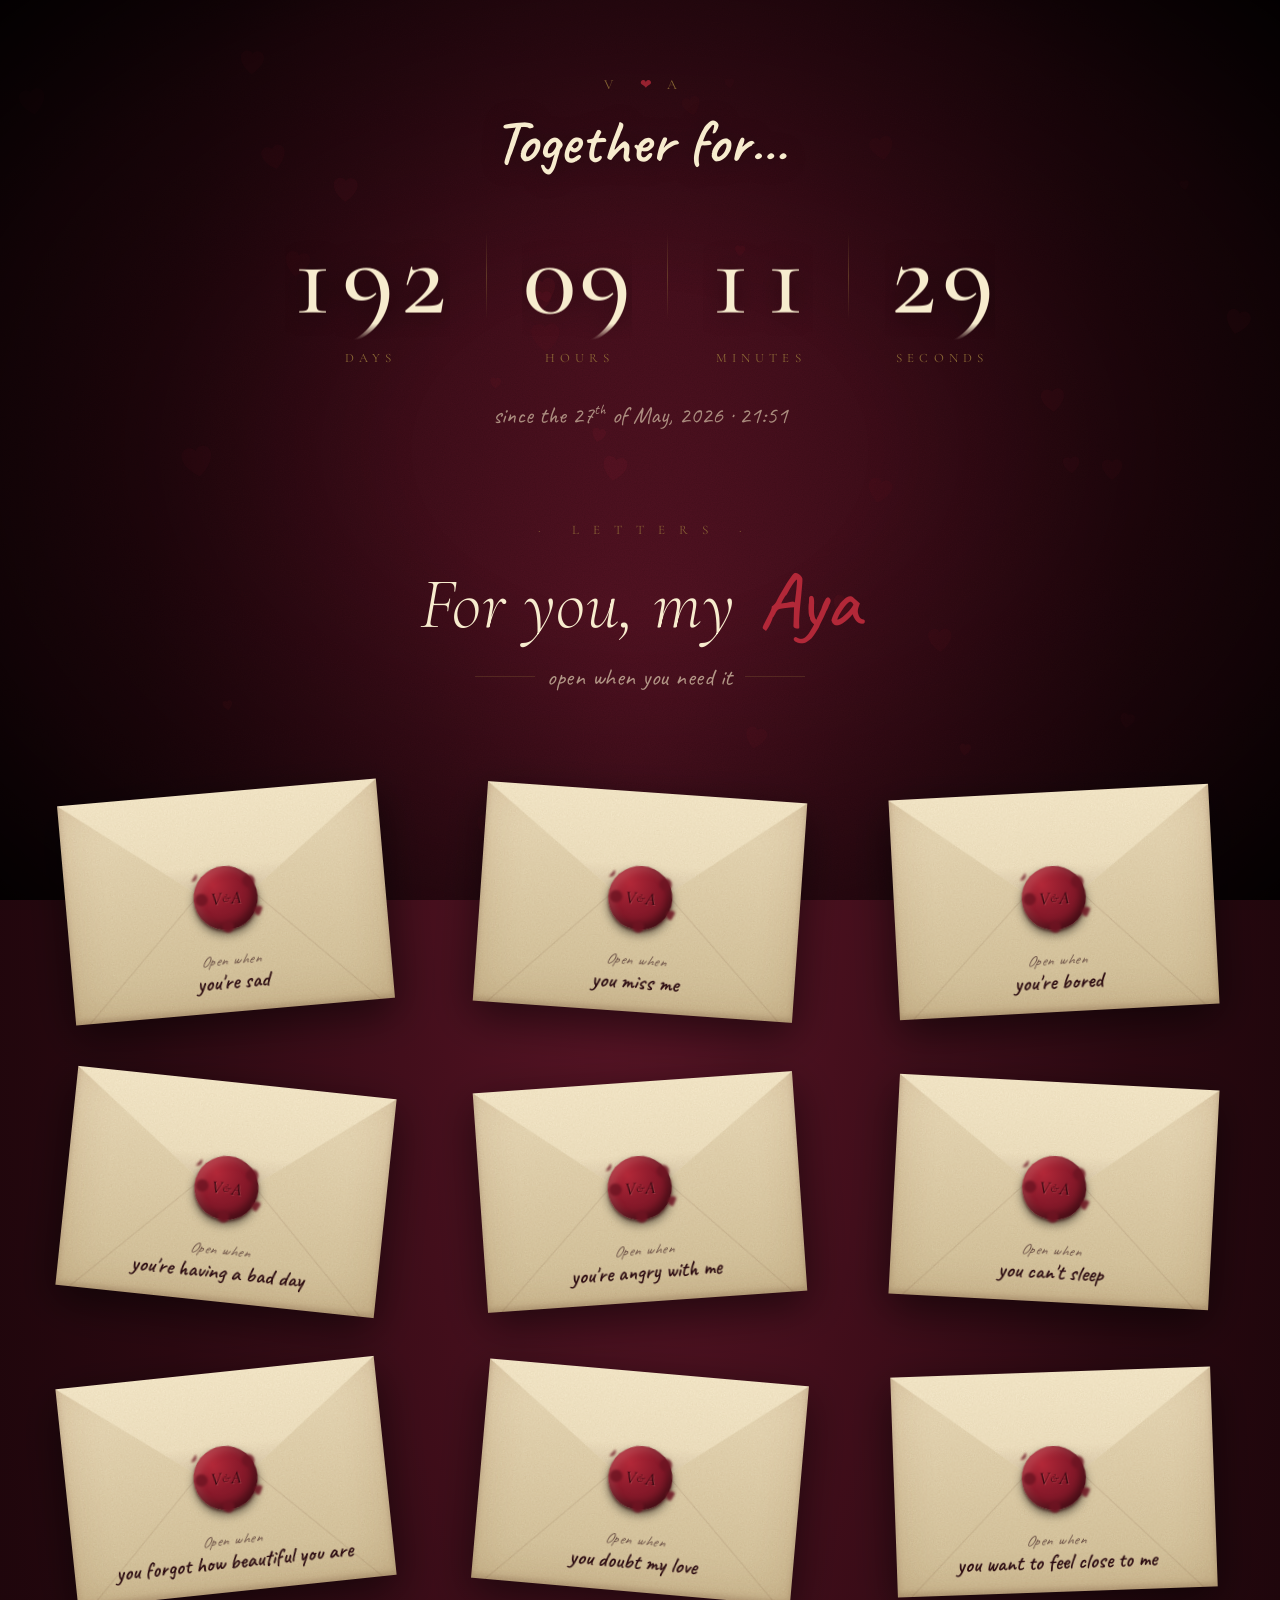
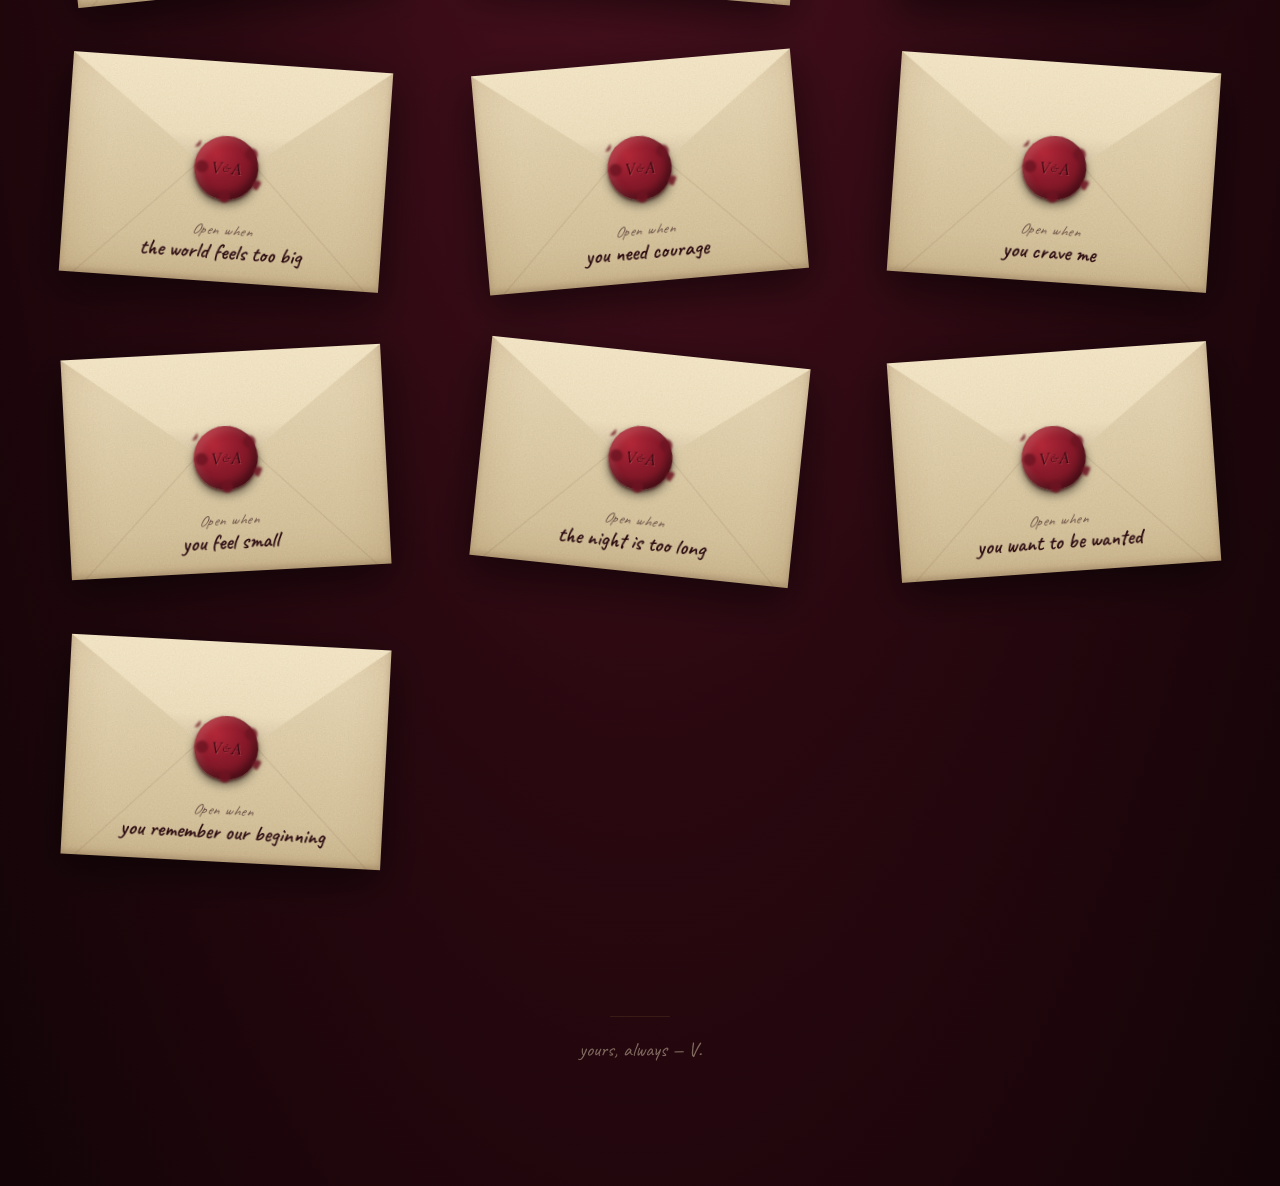
==== commit 9501a18d: "Rename realindex.html to index.html" ====
--- a/index.html
+++ b/index.html
@@ -691,6 +691,120 @@
   .letter-signature .name { font-size: 46px; }
   .header { margin-bottom: 50px; }
   .header .sub { font-size: 21px; }
+  .tm-value { font-size: clamp(2.4rem, 17vw, 5rem); }
+}
+
+/* ============================================================
+   COUNT-UP TIMER — top hero (how long we've been together)
+   ============================================================ */
+.tm-hero {
+  position: relative;
+  z-index: 4;
+  text-align: center;
+  max-width: 920px;
+  margin: 0 auto 92px;
+  padding: 6px 10px 0;
+  opacity: 0;
+  animation: fadeIn 1.6s ease-out 0.1s forwards;
+}
+
+.tm-monogram {
+  font-family: 'Cormorant Garamond', serif;
+  color: var(--gold);
+  letter-spacing: 12px;
+  text-indent: 12px;
+  font-size: 14px;
+  text-transform: uppercase;
+  opacity: 0.8;
+  margin-bottom: 18px;
+}
+.tm-monogram .tm-heart { color: var(--wax-light); letter-spacing: 0; }
+
+.tm-heading {
+  font-family: 'Caveat', cursive;
+  font-weight: 600;
+  font-size: clamp(34px, 6vw, 62px);
+  color: var(--cream-light);
+  line-height: 1;
+  margin-bottom: clamp(22px, 4vw, 42px);
+  text-shadow: 0 2px 24px rgba(0,0,0,0.35);
+}
+
+.tm-timer {
+  display: flex;
+  flex-wrap: wrap;
+  align-items: center;
+  justify-content: center;
+  gap: clamp(0.6rem, 3vw, 2.2rem);
+}
+
+.tm-unit { display: flex; flex-direction: column; align-items: center; }
+
+.tm-value {
+  display: inline-block;
+  overflow: hidden;
+  height: 1.12em;
+  line-height: 1.12;
+  font-family: 'Cormorant Garamond', serif;
+  font-weight: 500;
+  font-size: clamp(2.6rem, 11vw, 7rem);
+  color: var(--cream-light);
+  font-variant-numeric: tabular-nums;
+  text-shadow: 0 2px 28px rgba(0,0,0,0.5);
+  /* soft fade at top & bottom so digits melt in/out as they roll */
+  -webkit-mask: linear-gradient(to bottom, transparent 0, #000 13%, #000 87%, transparent 100%);
+          mask: linear-gradient(to bottom, transparent 0, #000 13%, #000 87%, transparent 100%);
+}
+.tm-value .tm-roll {
+  display: block;
+  transition: transform 0.62s cubic-bezier(0.16, 1, 0.3, 1);
+  will-change: transform, filter;
+}
+/* motion blur: smears as the number races up, sharpens as it settles */
+.tm-value .tm-roll.rolling { animation: tmRollBlur 0.62s ease-out; }
+@keyframes tmRollBlur {
+  0%   { filter: blur(0.015em); }
+  22%  { filter: blur(0.1em); }
+  100% { filter: blur(0); }
+}
+.tm-value .tm-d { display: block; height: 1.12em; line-height: 1.12; }
+
+.tm-label {
+  margin-top: 10px;
+  font-family: 'Cormorant Garamond', serif;
+  font-size: clamp(0.6rem, 1.5vw, 0.8rem);
+  letter-spacing: 0.4em;
+  text-indent: 0.4em;
+  text-transform: uppercase;
+  color: var(--gold);
+  opacity: 0.85;
+}
+
+.tm-sep {
+  width: 1px;
+  height: clamp(2.4rem, 8vw, 5.5rem);
+  align-self: center;
+  margin-bottom: clamp(0.9rem, 2.5vw, 1.8rem);
+  background: linear-gradient(to bottom, transparent, var(--gold), transparent);
+  opacity: 0.4;
+}
+
+.tm-since {
+  margin-top: clamp(20px, 4vw, 34px);
+  font-family: 'Caveat', cursive;
+  font-size: clamp(18px, 3vw, 24px);
+  color: var(--cream);
+  opacity: 0.6;
+}
+.tm-since sup { font-size: 0.6em; }
+
+@media (max-width: 600px) {
+  .tm-sep { display: none; }
+  .tm-timer { gap: clamp(1rem, 6vw, 1.8rem) clamp(1.4rem, 9vw, 2.6rem); }
+}
+
+@media (prefers-reduced-motion: reduce) {
+  .tm-value .tm-roll { transition: none; }
 }
 </style>
 </head>
@@ -698,6 +812,24 @@
 
 <!-- Hearts background layer (populated by JS) -->
 <div class="hearts-bg" id="heartsBg"></div>
+
+<!-- ============================================================
+     TIMER — how long we've been together (counts up, live)
+     ============================================================ -->
+<section class="tm-hero">
+  <div class="tm-monogram">V <span class="tm-heart">&#10084;</span> A</div>
+  <h2 class="tm-heading">Together for&hellip;</h2>
+  <div class="tm-timer">
+    <div class="tm-unit"><span class="tm-value" id="tmDays">0</span><span class="tm-label">Days</span></div>
+    <span class="tm-sep" aria-hidden="true"></span>
+    <div class="tm-unit"><span class="tm-value" id="tmHours">00</span><span class="tm-label">Hours</span></div>
+    <span class="tm-sep" aria-hidden="true"></span>
+    <div class="tm-unit"><span class="tm-value" id="tmMinutes">00</span><span class="tm-label">Minutes</span></div>
+    <span class="tm-sep" aria-hidden="true"></span>
+    <div class="tm-unit"><span class="tm-value" id="tmSeconds">00</span><span class="tm-label">Seconds</span></div>
+  </div>
+  <p class="tm-since">since the 27<sup>th</sup> of May, 2026 &middot; 21:51</p>
+</section>
 
 <!-- ============================================================
      HEADER — edit the title if you want
@@ -1122,5 +1254,95 @@
   heartsBg.appendChild(h);
 }
 </script>
+
+<script>
+/* ============================================================
+   COUNT-UP TIMER — rolling odometer with motion blur
+   ============================================================ */
+(function () {
+  const start = new Date('2026-05-27T21:51:00+02:00'); // Europe/Bratislava
+  const reduced = window.matchMedia('(prefers-reduced-motion: reduce)').matches;
+  const LINE = '1.12em'; // must match .tm-value / .tm-d height in the CSS
+
+  const els = {
+    days:    document.getElementById('tmDays'),
+    hours:   document.getElementById('tmHours'),
+    minutes: document.getElementById('tmMinutes'),
+    seconds: document.getElementById('tmSeconds'),
+  };
+
+  const pad = (n) => String(n).padStart(2, '0');
+
+  // Wrap each value in a vertical "roll" track so numbers can scroll.
+  function initRoller(el) {
+    const text = el.textContent;
+    el.textContent = '';
+    const roll = document.createElement('span');
+    roll.className = 'tm-roll';
+    const d = document.createElement('span');
+    d.className = 'tm-d';
+    d.textContent = text;
+    roll.appendChild(d);
+    el.appendChild(roll);
+    el._roll = roll;
+  }
+  Object.values(els).forEach(initRoller);
+
+  function setVal(el, text) {
+    const roll = el._roll;
+    const cur = roll.lastElementChild;
+    if (cur.textContent === text) return;
+    if (reduced) { cur.textContent = text; return; }
+
+    // If a previous roll is still in flight, snap it to its end first.
+    if (roll._finish) roll._finish();
+
+    const next = document.createElement('span');
+    next.className = 'tm-d';
+    next.textContent = text;
+    roll.appendChild(next); // sits one line below the current value
+
+    void roll.offsetHeight;                     // reflow with both rows stacked
+    roll.classList.add('rolling');              // fire the motion-blur sweep
+    roll.style.transform = 'translateY(-' + LINE + ')'; // glide up to reveal it
+
+    let done = false;
+    roll._finish = function () {
+      if (done) return;
+      done = true;
+      roll.removeEventListener('transitionend', onEnd);
+      roll.classList.remove('rolling');         // drop the blur, back to sharp
+      roll.style.transition = 'none';           // reset without a visible jump
+      if (roll.firstElementChild !== next) roll.firstElementChild.remove();
+      roll.style.transform = 'translateY(0)';
+      void roll.offsetHeight;
+      roll.style.transition = '';
+      roll._finish = null;
+    };
+    function onEnd(e) {
+      if (e.propertyName !== 'transform') return;
+      roll._finish();
+    }
+    roll.addEventListener('transitionend', onEnd);
+  }
+
+  function update() {
+    const diff = Math.max(0, Date.now() - start.getTime());
+    const t = Math.floor(diff / 1000);
+    const d = Math.floor(t / 86400);
+    const h = Math.floor((t % 86400) / 3600);
+    const m = Math.floor((t % 3600) / 60);
+    const s = t % 60;
+
+    setVal(els.days,    String(d));
+    setVal(els.hours,   pad(h));
+    setVal(els.minutes, pad(m));
+    setVal(els.seconds, pad(s));
+  }
+
+  update();
+  setInterval(update, 1000);
+})();
+</script>
 </body>
 </html>
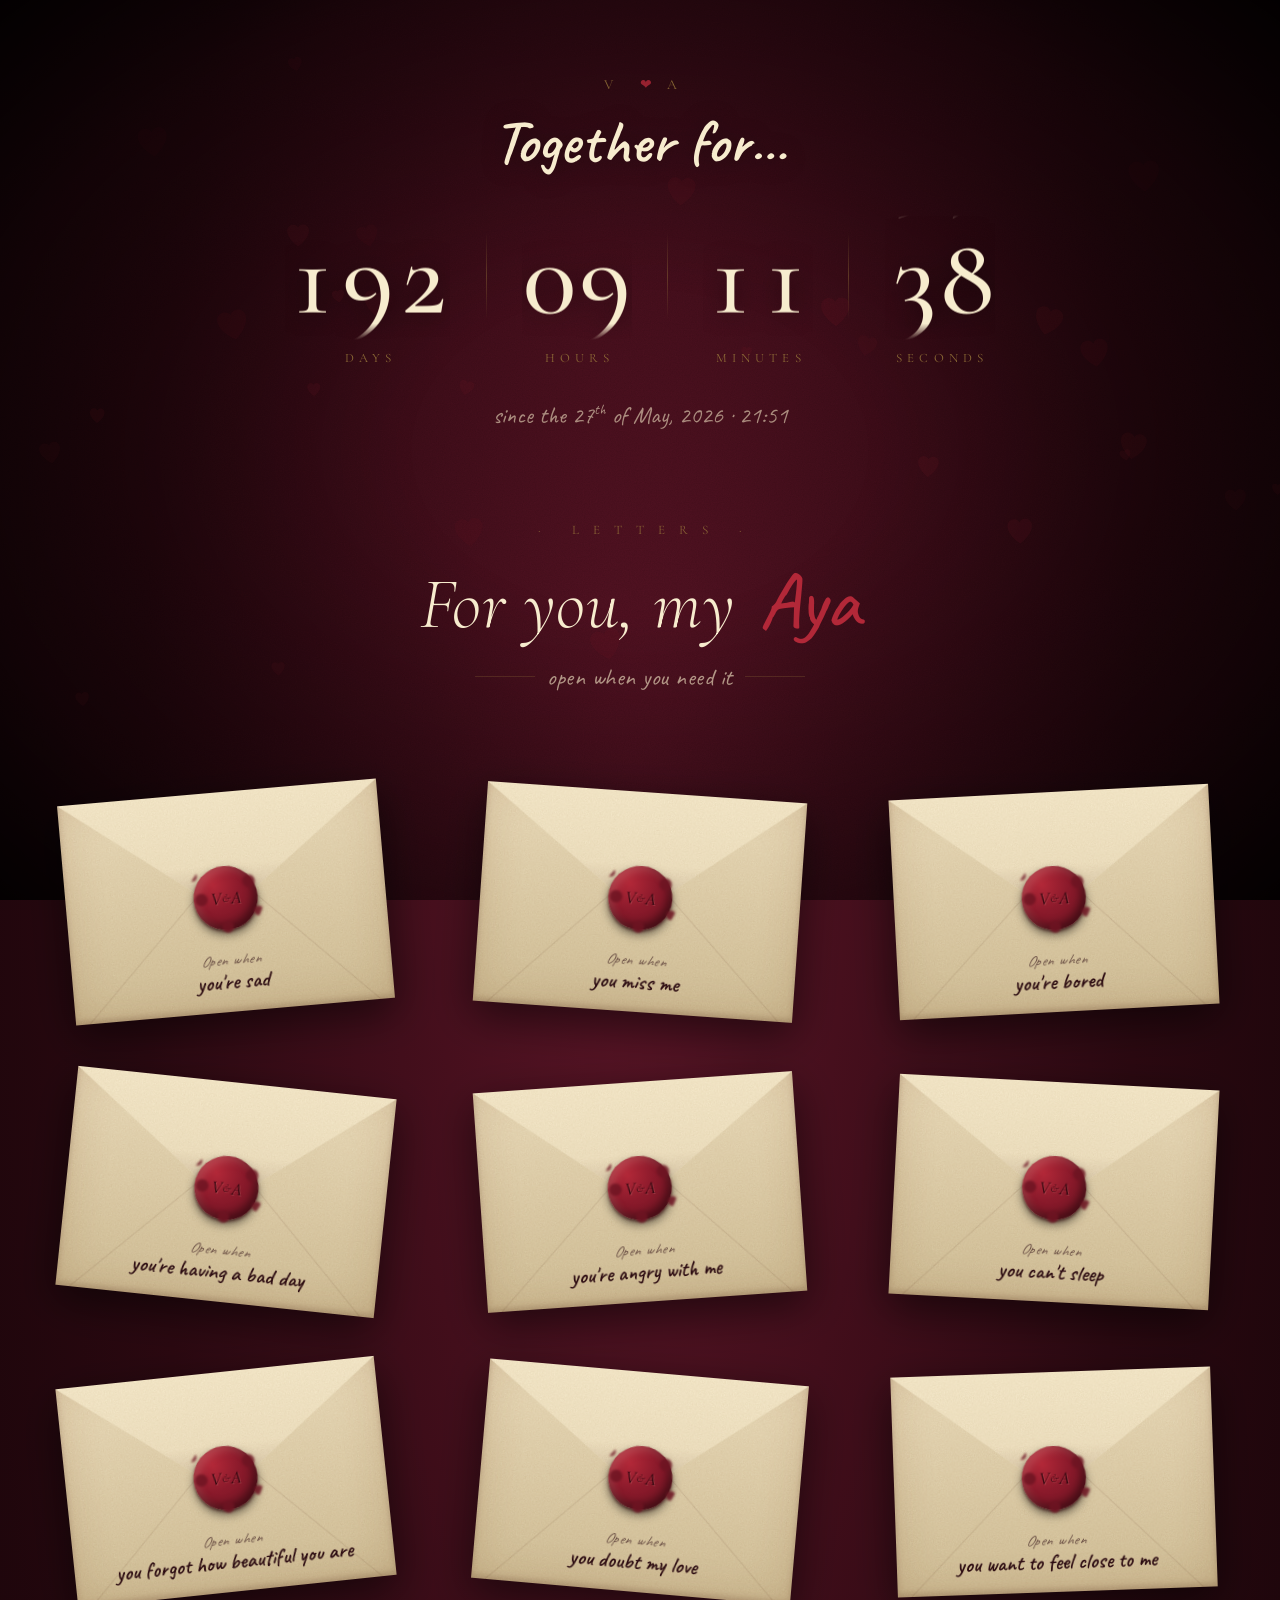
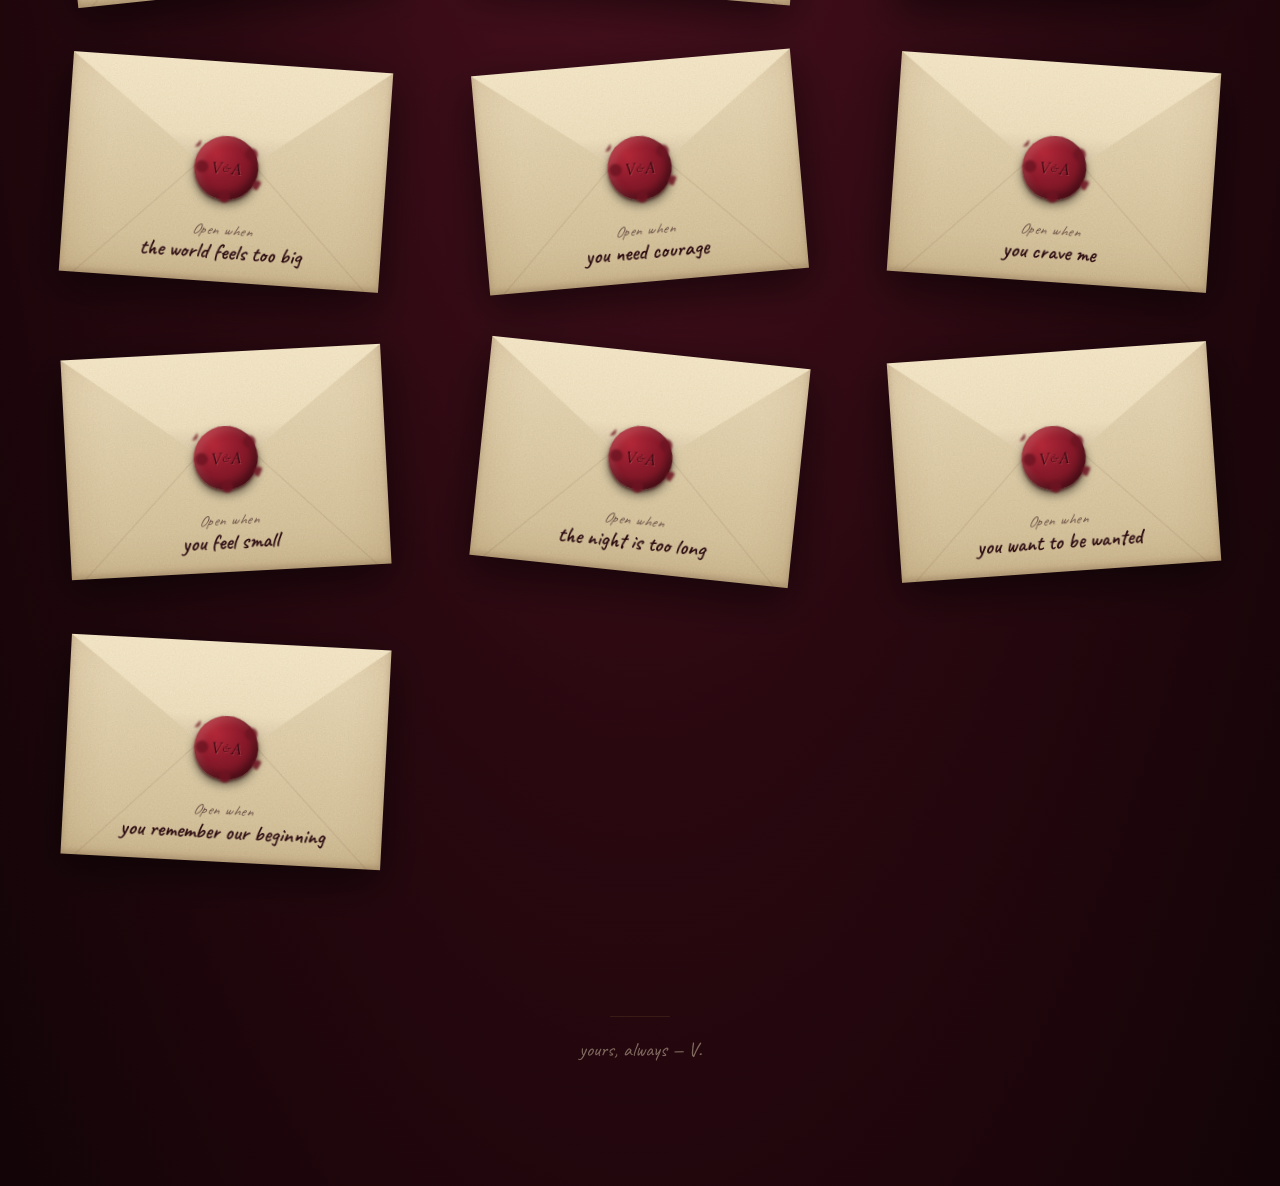
==== commit 9c4005e6: "Rename lindex.html to index.html" ====
--- a/index.html
+++ b/index.html
@@ -25,6 +25,7 @@
   --ink:          #2b0a10;
   --ink-soft:     #5a1c24;
   --gold:         #9a7a3c;
+  --cursor:       none; /* native cursor hidden; animated GIF follows via JS */
 }
 
 * { margin: 0; padding: 0; box-sizing: border-box; }
@@ -40,6 +41,7 @@
   min-height: 100vh;
   padding: 70px 24px 100px;
   overflow-x: hidden;
+  cursor: var(--cursor);
 }
 
 /* Soft grain over everything */
@@ -178,7 +180,7 @@
   width: 320px;
   height: 220px;
   margin: 0 auto;
-  cursor: pointer;
+  cursor: var(--cursor);
   opacity: 0;
   transform: translateY(50px) rotate(var(--rot, 0deg));
   animation: dropIn 1s cubic-bezier(.2,.7,.25,1) forwards;
@@ -431,7 +433,7 @@
   font-family: 'Cormorant Garamond', serif;
   font-size: 36px;
   color: var(--ink-soft);
-  cursor: pointer;
+  cursor: var(--cursor);
   opacity: 0.55;
   transition: opacity 0.25s, transform 0.3s;
   z-index: 10;
@@ -806,9 +808,34 @@
 @media (prefers-reduced-motion: reduce) {
   .tm-value .tm-roll { transition: none; }
 }
+
+/* ============================================================
+   ANIMATED GIF CURSOR — follows the pointer (native cursors
+   can't animate, so we render the gif and move it ourselves)
+   ============================================================ */
+#customCursor {
+  position: fixed;
+  top: 0; left: 0;
+  width: 42px;
+  height: 42px;
+  pointer-events: none;
+  z-index: 99999;
+  transform: translate3d(-100px, -100px, 0);
+  opacity: 0;
+  transition: opacity 0.25s ease;
+  will-change: transform;
+  display: none;
+}
+/* only on devices with a real pointer (skip touch screens) */
+@media (hover: hover) and (pointer: fine) {
+  #customCursor { display: block; }
+}
 </style>
 </head>
 <body>
+
+<!-- Animated GIF cursor (follows the mouse via JS) -->
+<img id="customCursor" src="cursor.gif" alt="" aria-hidden="true" draggable="false">
 
 <!-- Hearts background layer (populated by JS) -->
 <div class="hearts-bg" id="heartsBg"></div>
@@ -1344,5 +1371,29 @@
   setInterval(update, 1000);
 })();
 </script>
+
+<script>
+/* ============================================================
+   ANIMATED CURSOR — the gif follows the mouse
+   ============================================================ */
+(function () {
+  const cc = document.getElementById('customCursor');
+  if (!cc) return;
+  // only run where there is a precise pointer (i.e. a real mouse)
+  if (!window.matchMedia('(hover: hover) and (pointer: fine)').matches) return;
+
+  const off = 21; // half of the 42px gif, so it's centred on the pointer
+  let shown = false;
+
+  window.addEventListener('mousemove', (e) => {
+    cc.style.transform =
+      'translate3d(' + (e.clientX - off) + 'px,' + (e.clientY - off) + 'px,0)';
+    if (!shown) { cc.style.opacity = '1'; shown = true; }
+  }, { passive: true });
+
+  document.addEventListener('mouseleave', () => { cc.style.opacity = '0'; });
+  document.addEventListener('mouseenter', () => { cc.style.opacity = '1'; });
+})();
+</script>
 </body>
 </html>
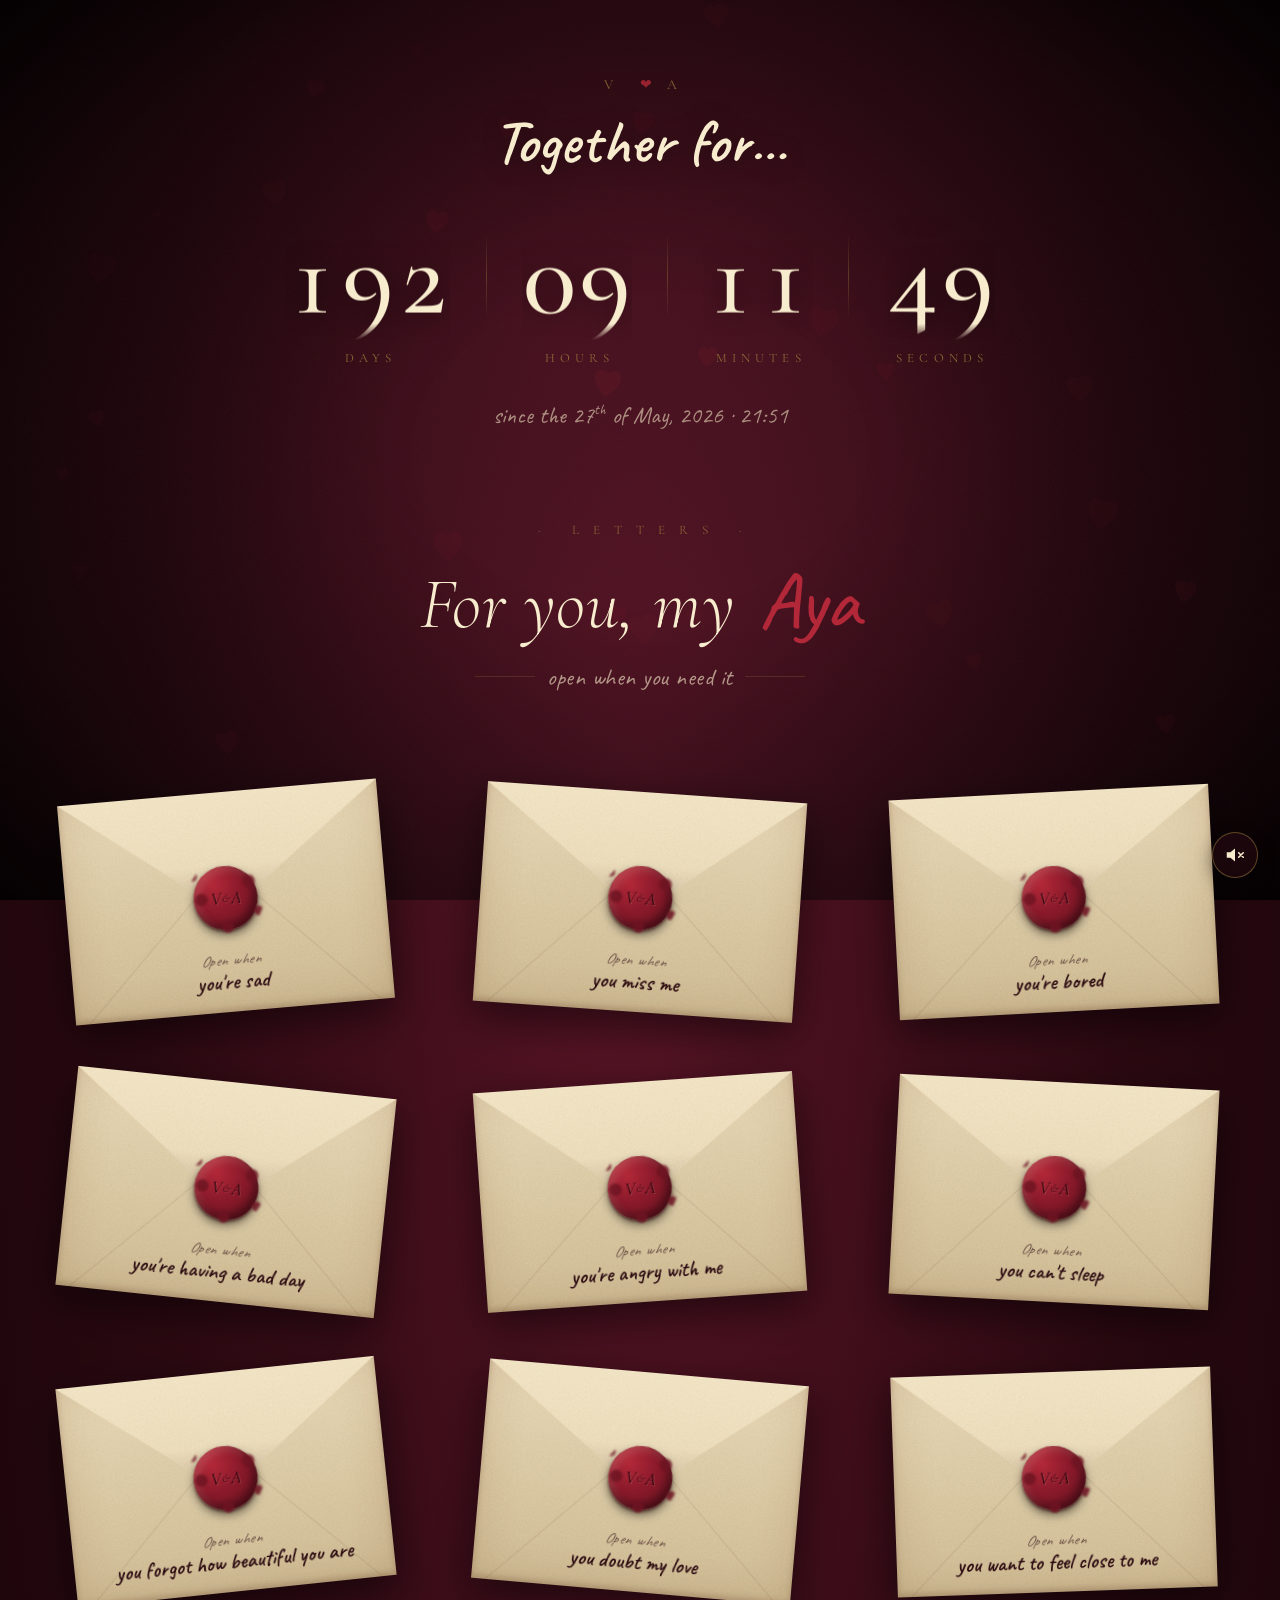
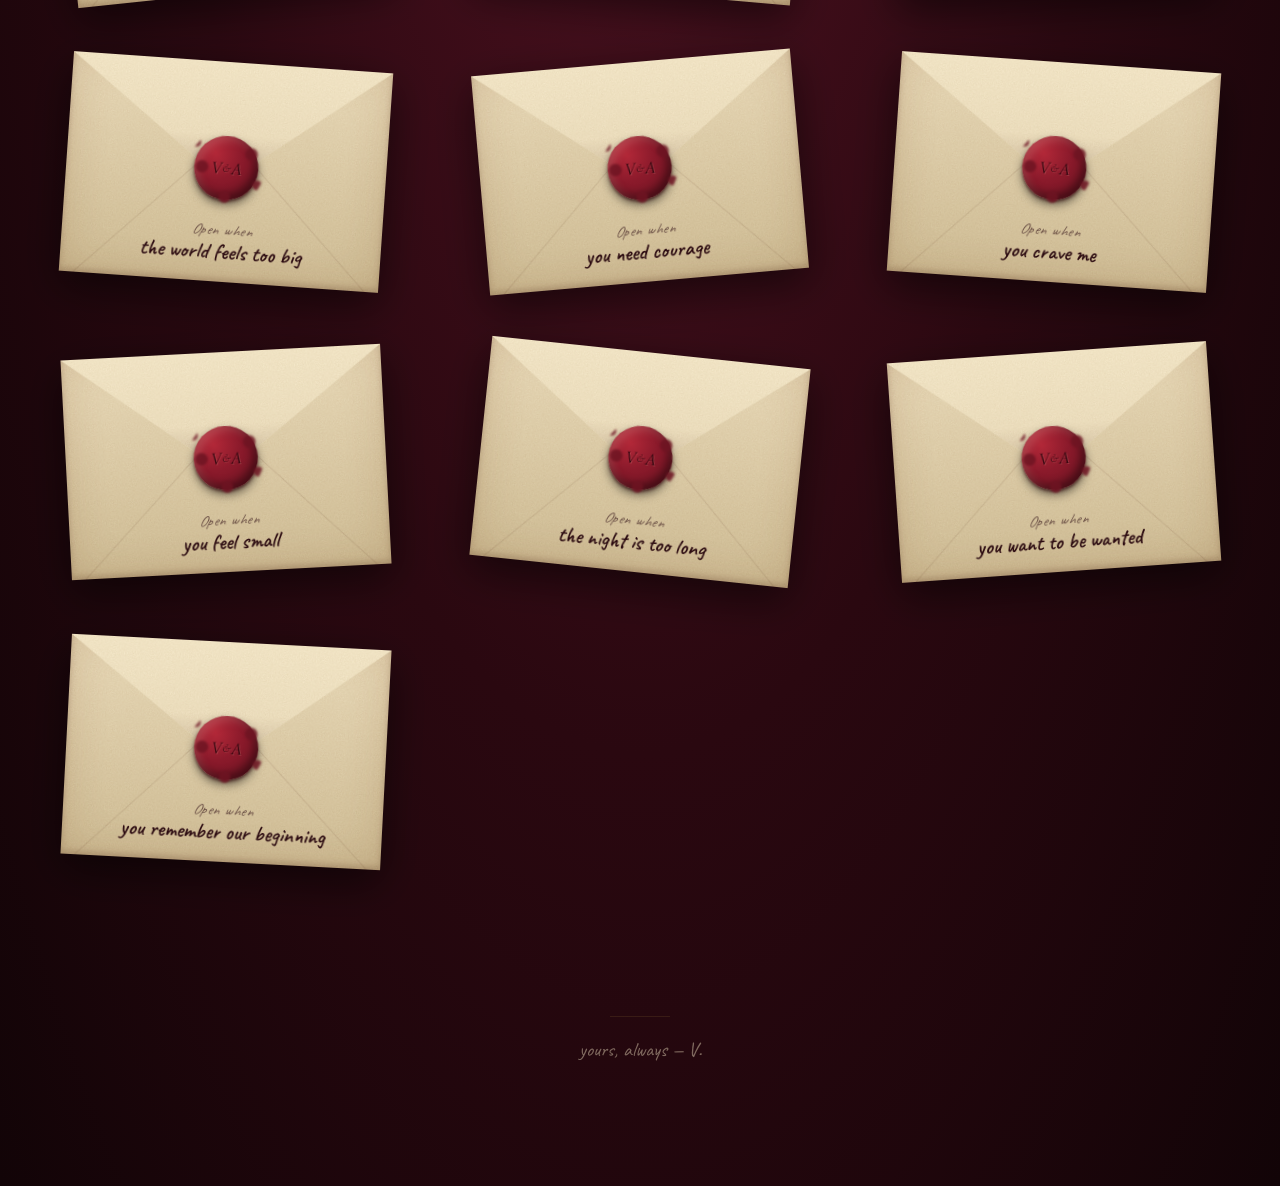
==== commit 80adf4c9: "Add files via upload" ====
--- a/index.html
+++ b/index.html
@@ -49,8 +49,9 @@
   content: '';
   position: fixed; inset: 0;
   background-image: url("data:image/svg+xml;utf8,<svg xmlns='http://www.w3.org/2000/svg' width='240' height='240'><filter id='n'><feTurbulence type='fractalNoise' baseFrequency='0.85' numOctaves='2' stitchTiles='stitch'/><feColorMatrix values='0 0 0 0 0.06 0 0 0 0 0.02 0 0 0 0 0.03 0 0 0 0.55 0'/></filter><rect width='100%' height='100%' filter='url(%23n)'/></svg>");
-  opacity: 0.55;
-  mix-blend-mode: overlay;
+  opacity: 0.5;
+  /* no mix-blend-mode: a full-screen blended layer forces the whole
+     viewport to re-composite every frame — main source of the lag */
   pointer-events: none;
   z-index: 1;
 }
@@ -88,7 +89,10 @@
   bottom: -50px;
   opacity: 0;
   animation: heartFloat linear infinite;
-}
+  will-change: transform, opacity; /* keep them on their own GPU layer */
+}
+/* stop the drifting hearts while a letter is open (they're behind it anyway) */
+body.modal-open .heart-floating { animation-play-state: paused; }
 
 @keyframes heartFloat {
   0%   { transform: translateY(0) translateX(0) rotate(-6deg); opacity: 0; }
@@ -366,19 +370,23 @@
   inset: 0;
   background: rgba(15, 4, 8, 0);
   z-index: 100;
-  display: none;
+  display: flex;                 /* always in the render tree so the letter can animate */
   align-items: flex-start;
   justify-content: center;
   padding: 50px 20px;
   overflow-y: auto;
-  transition: background 0.55s ease;
+  visibility: hidden;            /* hidden + click-through until opened */
+  pointer-events: none;
+  transition: background 0.55s ease, visibility 0s linear 0.65s;
 }
 
 .overlay.active {
-  display: flex;
-  background: rgba(15, 4, 8, 0.90);
-  backdrop-filter: blur(5px);
-  -webkit-backdrop-filter: blur(5px);
+  visibility: visible;
+  pointer-events: auto;
+  /* near-opaque backdrop instead of backdrop-filter blur (which would re-blur
+     the animating hearts behind it every frame while reading a letter) */
+  background: rgba(15, 4, 8, 0.95);
+  transition: background 0.55s ease, visibility 0s;
 }
 
 .letter {
@@ -394,13 +402,14 @@
     0 40px 100px rgba(0,0,0,0.75),
     0 12px 30px rgba(0,0,0,0.5),
     inset 0 0 120px rgba(120, 70, 30, 0.1);
-  transform: scale(0.6) rotate(-3deg) translateY(40px);
+  transform: translateY(70px) scale(0.96) rotate(-2deg);
   opacity: 0;
-  transition: transform 0.85s cubic-bezier(.2,.7,.25,1), opacity 0.6s ease;
+  transform-origin: center 40%;
+  transition: transform 0.75s cubic-bezier(.2, 0.8, 0.25, 1), opacity 0.55s ease;
 }
 
 .overlay.active .letter {
-  transform: scale(1) rotate(0) translateY(0);
+  transform: translateY(0) scale(1) rotate(0);
   opacity: 1;
 }
 
@@ -826,16 +835,86 @@
   will-change: transform;
   display: none;
 }
+#customCursor .cur-img {
+  position: absolute;
+  inset: 0;
+  width: 100%;
+  height: 100%;
+  object-fit: contain;
+  display: block;
+}
+/* default cursor showing; "open" cursor hidden until over an openable thing */
+#customCursor .cur-open { display: none; }
+#customCursor.is-open .cur-default { display: none; }
+#customCursor.is-open .cur-open { display: block; }
 /* only on devices with a real pointer (skip touch screens) */
 @media (hover: hover) and (pointer: fine) {
   #customCursor { display: block; }
 }
+
+/* ============================================================
+   SOUND TOGGLE — bottom-right, off by default
+   ============================================================ */
+.sound-toggle {
+  position: fixed;
+  right: 22px;
+  bottom: 22px;
+  z-index: 9000;
+  width: 46px;
+  height: 46px;
+  border-radius: 50%;
+  border: 1px solid rgba(154, 122, 60, 0.55);
+  background: rgba(30, 8, 14, 0.8);
+  color: var(--cream-light);
+  display: flex;
+  align-items: center;
+  justify-content: center;
+  padding: 0;
+  box-shadow: 0 6px 18px rgba(0, 0, 0, 0.45);
+  transition: transform 0.25s ease, border-color 0.25s ease, color 0.25s ease;
+}
+.sound-toggle:hover { transform: translateY(-2px) scale(1.05); border-color: var(--wax-light); }
+.sound-toggle:active { transform: translateY(0) scale(0.97); }
+.sound-toggle svg { width: 22px; height: 22px; display: block; }
+.sound-toggle .ic-on { display: none; }
+.sound-toggle.is-on { color: var(--wax-light); border-color: rgba(178, 40, 56, 0.7); }
+.sound-toggle.is-on .ic-off { display: none; }
+.sound-toggle.is-on .ic-on  { display: block; }
+/* soft pulse while sound is playing */
+.sound-toggle.is-on { animation: soundPulse 2.6s ease-out infinite; }
+@keyframes soundPulse {
+  0%   { box-shadow: 0 6px 18px rgba(0,0,0,0.45), 0 0 0 0 rgba(178,40,56,0.35); }
+  70%  { box-shadow: 0 6px 18px rgba(0,0,0,0.45), 0 0 0 11px rgba(178,40,56,0); }
+  100% { box-shadow: 0 6px 18px rgba(0,0,0,0.45), 0 0 0 0 rgba(178,40,56,0); }
+}
+@media (max-width: 600px) {
+  .sound-toggle { right: 16px; bottom: 16px; width: 42px; height: 42px; }
+}
+@media (prefers-reduced-motion: reduce) {
+  .sound-toggle.is-on { animation: none; }
+}
 </style>
 </head>
 <body>
 
-<!-- Animated GIF cursor (follows the mouse via JS) -->
-<img id="customCursor" src="cursor.gif" alt="" aria-hidden="true" draggable="false">
+<!-- Animated GIF cursor (follows the mouse via JS); swaps to the "open" gif over envelopes -->
+<div id="customCursor" aria-hidden="true">
+  <img class="cur-img cur-default" src="cursor.gif" alt="" draggable="false">
+  <img class="cur-img cur-open" src="opencursor.gif" alt="" draggable="false">
+</div>
+
+<!-- Sound on/off (music + envelope sounds) — off by default -->
+<button id="soundToggle" class="sound-toggle" type="button" aria-pressed="false" aria-label="Turn background music on or off" title="Music on / off">
+  <svg class="ic ic-off" viewBox="0 0 24 24" fill="none" aria-hidden="true">
+    <path d="M3 9v6h4l5 4V5L7 9H3z" fill="currentColor"/>
+    <path d="M16 9.5l5 5M21 9.5l-5 5" stroke="currentColor" stroke-width="1.7" stroke-linecap="round"/>
+  </svg>
+  <svg class="ic ic-on" viewBox="0 0 24 24" fill="none" aria-hidden="true">
+    <path d="M3 9v6h4l5 4V5L7 9H3z" fill="currentColor"/>
+    <path d="M16 8.8a4.5 4.5 0 0 1 0 6.4" stroke="currentColor" stroke-width="1.7" stroke-linecap="round"/>
+    <path d="M18.7 6.2a8 8 0 0 1 0 11.6" stroke="currentColor" stroke-width="1.7" stroke-linecap="round"/>
+  </svg>
+</button>
 
 <!-- Hearts background layer (populated by JS) -->
 <div class="hearts-bg" id="heartsBg"></div>
@@ -1206,6 +1285,7 @@
 
   // seal breaks + envelope shakes
   envEl.classList.add('opened');
+  if (window.AyaSound) window.AyaSound.playOpen();
 
   // after a short moment, the letter appears
   clearTimeout(openTimeout);
@@ -1226,6 +1306,7 @@
     overlay.classList.add('active');
     overlay.setAttribute('aria-hidden', 'false');
     document.body.style.overflow = 'hidden';
+    document.body.classList.add('modal-open'); // pauses background hearts
   }, 520);
 
   // after closing, envelope returns to sealed state
@@ -1239,6 +1320,7 @@
   overlay.classList.remove('active');
   overlay.setAttribute('aria-hidden', 'true');
   document.body.style.overflow = '';
+  document.body.classList.remove('modal-open'); // resume background hearts
 }
 
 closeBtn.addEventListener('click', closeLetter);
@@ -1383,16 +1465,218 @@
   if (!window.matchMedia('(hover: hover) and (pointer: fine)').matches) return;
 
   const off = 21; // half of the 42px gif, so it's centred on the pointer
-  let shown = false;
-
+  let shown = false, px = 0, py = 0, queued = false;
+
+  function place() {
+    queued = false;
+    cc.style.transform = 'translate3d(' + (px - off) + 'px,' + (py - off) + 'px,0)';
+    if (!shown) { cc.style.opacity = '1'; shown = true; }
+  }
+  // store the latest position and update at most once per animation frame
   window.addEventListener('mousemove', (e) => {
-    cc.style.transform =
-      'translate3d(' + (e.clientX - off) + 'px,' + (e.clientY - off) + 'px,0)';
-    if (!shown) { cc.style.opacity = '1'; shown = true; }
+    px = e.clientX; py = e.clientY;
+    if (!queued) { queued = true; requestAnimationFrame(place); }
   }, { passive: true });
 
   document.addEventListener('mouseleave', () => { cc.style.opacity = '0'; });
   document.addEventListener('mouseenter', () => { cc.style.opacity = '1'; });
+
+  // swap to the "open" gif whenever the pointer is over something openable (an envelope)
+  document.addEventListener('mouseover', (e) => {
+    const openable = e.target.closest && e.target.closest('.envelope');
+    cc.classList.toggle('is-open', !!openable);
+  });
+})();
+</script>
+
+<script>
+/* ============================================================
+   SOUND — gentle ambient piano + wax-seal/paper SFX
+   All synthesized with the Web Audio API (no audio files).
+   Off by default; the choice is remembered in localStorage.
+   ============================================================ */
+(function () {
+  const KEY = 'aya-sound-on';
+  const btn = document.getElementById('soundToggle');
+  if (!btn) return;
+
+  let ctx, master, musicGain, sfxGain, reverb;
+  let on = false;
+  let schedTimer = null;
+  let nextTime = 0, idx = 0;
+
+  const CHORD_DUR = 4.2;   // seconds each chord lingers
+  const LOOKAHEAD = 2.8;   // schedule notes this far ahead
+
+  // ---- note frequencies (Hz) ----
+  const N = {
+    C3:130.81, E3:164.81, F3:174.61, G3:196.00, A3:220.00, B3:246.94,
+    C4:261.63, D4:293.66, E4:329.63, F4:349.23, G4:392.00, A4:440.00,
+    C5:523.25
+  };
+  // I – vi – IV – V in C, voiced softly low-to-high
+  const PROG = [
+    [N.C3, N.E4, N.G4, N.C5],
+    [N.A3, N.C4, N.E4, N.A4],
+    [N.F3, N.A3, N.C4, N.F4],
+    [N.G3, N.B3, N.D4, N.G4]
+  ];
+
+  function makeImpulse(seconds, decay) {
+    const rate = ctx.sampleRate;
+    const len = Math.max(1, Math.floor(rate * seconds));
+    const buf = ctx.createBuffer(2, len, rate);
+    for (let ch = 0; ch < 2; ch++) {
+      const data = buf.getChannelData(ch);
+      for (let i = 0; i < len; i++) {
+        data[i] = (Math.random() * 2 - 1) * Math.pow(1 - i / len, decay);
+      }
+    }
+    return buf;
+  }
+
+  function ensureCtx() {
+    if (ctx) return;
+    ctx = new (window.AudioContext || window.webkitAudioContext)();
+
+    master = ctx.createGain();
+    master.gain.value = 1.0;       // always on; the toggle controls music only
+    master.connect(ctx.destination);
+
+    reverb = ctx.createConvolver();
+    reverb.buffer = makeImpulse(2.6, 2.2);
+    const revGain = ctx.createGain();
+    revGain.gain.value = 0.45;
+    reverb.connect(revGain).connect(master);
+
+    musicGain = ctx.createGain();
+    musicGain.gain.value = 0;      // ambient music starts muted (toggle fades it in)
+    musicGain.connect(master);
+    musicGain.connect(reverb);
+
+    sfxGain = ctx.createGain();
+    sfxGain.gain.value = 0.8;      // envelope sounds: always audible, toggle-independent
+    sfxGain.connect(master);
+    sfxGain.connect(reverb);
+  }
+
+  // ---- one gentle, piano-ish note ----
+  function note(freq, time, dur, level) {
+    const o1 = ctx.createOscillator(); o1.type = 'triangle'; o1.frequency.value = freq;
+    const o2 = ctx.createOscillator(); o2.type = 'sine';     o2.frequency.value = freq * 2;
+    const lp = ctx.createBiquadFilter(); lp.type = 'lowpass'; lp.frequency.value = 2200;
+    const harm = ctx.createGain(); harm.gain.value = 0.28; // 2nd partial, quieter
+    const g = ctx.createGain();
+    g.gain.setValueAtTime(0.0001, time);
+    g.gain.exponentialRampToValueAtTime(level, time + 0.012); // soft attack
+    g.gain.exponentialRampToValueAtTime(0.0001, time + dur);  // long decay
+
+    o1.connect(lp);
+    o2.connect(harm).connect(lp);
+    lp.connect(g).connect(musicGain);
+    o1.start(time); o2.start(time);
+    o1.stop(time + dur + 0.1); o2.stop(time + dur + 0.1);
+  }
+
+  function scheduleChord(t) {
+    const chord = PROG[idx % PROG.length];
+    note(chord[0], t, CHORD_DUR * 1.05, 0.12);              // soft root
+    for (let i = 1; i < chord.length; i++) {                // arpeggiate the top
+      const at = t + (i - 0.5) * (CHORD_DUR / chord.length);
+      note(chord[i], at, CHORD_DUR * 0.9, 0.085);
+    }
+    idx++;
+  }
+
+  function scheduler() {
+    if (!on || !ctx) return;
+    while (nextTime < ctx.currentTime + LOOKAHEAD) {
+      scheduleChord(nextTime);
+      nextTime += CHORD_DUR;
+    }
+  }
+
+  // ---- short filtered-noise burst (used for the SFX layers) ----
+  function noise(time, dur, type, freq, q, level) {
+    const len = Math.floor(ctx.sampleRate * dur);
+    const buf = ctx.createBuffer(1, len, ctx.sampleRate);
+    const data = buf.getChannelData(0);
+    for (let i = 0; i < len; i++) data[i] = Math.random() * 2 - 1;
+    const src = ctx.createBufferSource(); src.buffer = buf;
+    const f = ctx.createBiquadFilter(); f.type = type; f.frequency.value = freq; if (q) f.Q.value = q;
+    const g = ctx.createGain();
+    g.gain.setValueAtTime(0.0001, time);
+    g.gain.exponentialRampToValueAtTime(level, time + 0.008);
+    g.gain.exponentialRampToValueAtTime(0.0001, time + dur);
+    src.connect(f).connect(g).connect(sfxGain);
+    src.start(time); src.stop(time + dur + 0.05);
+  }
+
+  // ---- paper crinkling / scrambling open (no wax crack) ----
+  function playOpen() {
+    ensureCtx();                                 // plays even if music is off
+    if (ctx.state === 'suspended') ctx.resume(); // opening a letter is a user gesture
+    const t0 = ctx.currentTime;
+    const total = 0.65;   // how long the crinkle lasts
+    const grains = 24;    // many little irregular crackles = the paper "scramble"
+
+    for (let i = 0; i < grains; i++) {
+      // random, front-loaded timing so it crackles most as the paper first opens
+      const frac = Math.pow(Math.random(), 1.4);
+      const at   = t0 + frac * total;
+      const dur  = 0.008 + Math.random() * 0.03;     // tiny crackles
+      const freq = 1700 + Math.random() * 2800;      // crisp, papery highs
+      const level = 0.09 + Math.random() * 0.20;
+      // mix highpass + bandpass grains for a dry, crumpled texture
+      if (Math.random() < 0.5) noise(at, dur, 'highpass', freq, 0,   level);
+      else                     noise(at, dur, 'bandpass', freq, 0.8, level);
+    }
+    // soft, brief "slide" underneath so it reads as paper rather than static
+    noise(t0 + 0.02, 0.34, 'bandpass', 1400, 0.6, 0.06);
+  }
+
+  // ---- on / off ----
+  function setOn(state) {
+    on = state;
+    btn.classList.toggle('is-on', on);
+    btn.setAttribute('aria-pressed', String(on));
+    try { localStorage.setItem(KEY, on ? '1' : '0'); } catch (e) {}
+
+    if (on) {
+      ensureCtx();
+      if (ctx.state === 'suspended') ctx.resume();
+      musicGain.gain.cancelScheduledValues(ctx.currentTime);
+      musicGain.gain.setValueAtTime(musicGain.gain.value, ctx.currentTime);
+      musicGain.gain.linearRampToValueAtTime(0.20, ctx.currentTime + 0.8); // fade music in
+      nextTime = ctx.currentTime + 0.15;
+      if (!schedTimer) schedTimer = setInterval(scheduler, 300);
+      scheduler();
+    } else if (ctx) {
+      musicGain.gain.cancelScheduledValues(ctx.currentTime);
+      musicGain.gain.setValueAtTime(musicGain.gain.value, ctx.currentTime);
+      musicGain.gain.linearRampToValueAtTime(0.0, ctx.currentTime + 0.5); // fade music out
+    }
+  }
+
+  btn.addEventListener('click', () => setOn(!on));
+
+  // let the letter logic play the open SFX
+  window.AyaSound = { playOpen: playOpen, isOn: function () { return on; } };
+
+  // remember the last choice; if it was on, resume on the first interaction
+  let stored = '0';
+  try { stored = localStorage.getItem(KEY) || '0'; } catch (e) {}
+  if (stored === '1') {
+    btn.classList.add('is-on');
+    btn.setAttribute('aria-pressed', 'true');
+    const boot = function () {
+      document.removeEventListener('pointerdown', boot);
+      document.removeEventListener('keydown', boot);
+      setOn(true);
+    };
+    document.addEventListener('pointerdown', boot, { once: true });
+    document.addEventListener('keydown', boot, { once: true });
+  }
 })();
 </script>
 </body>
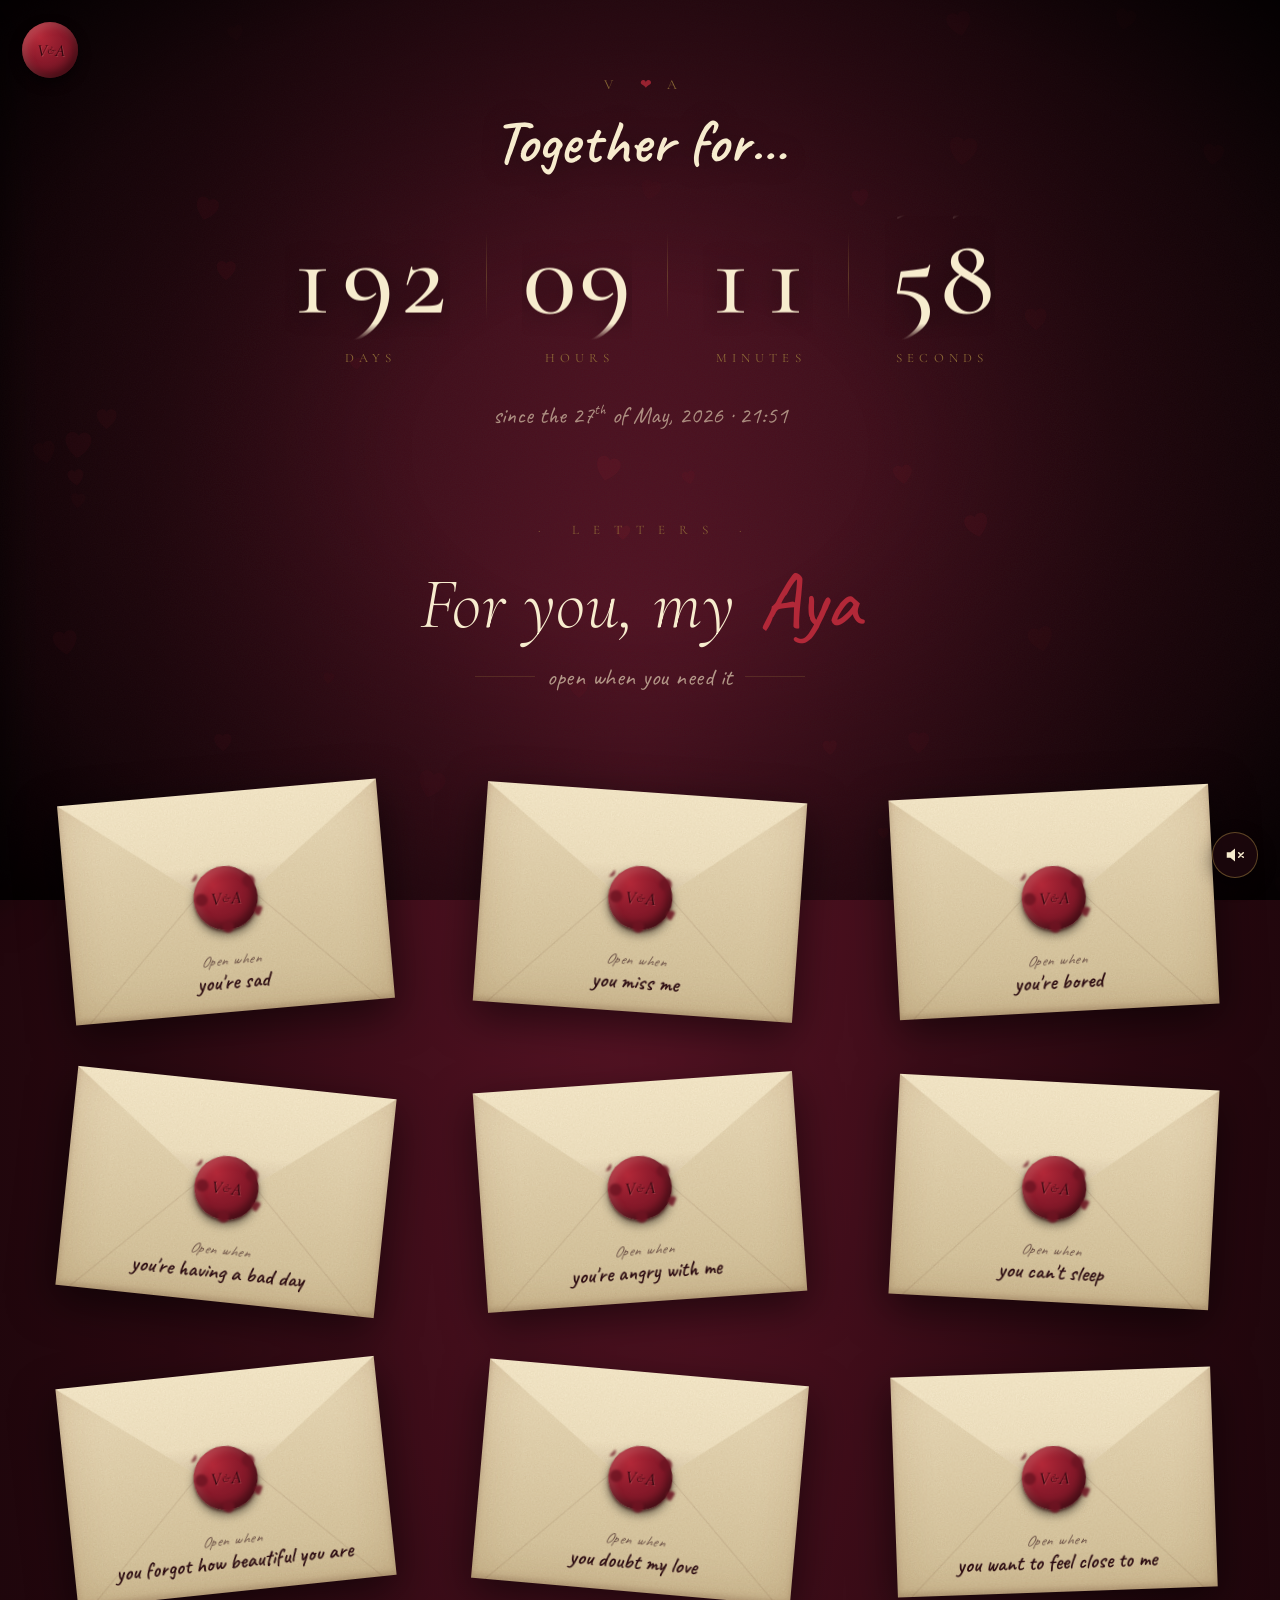
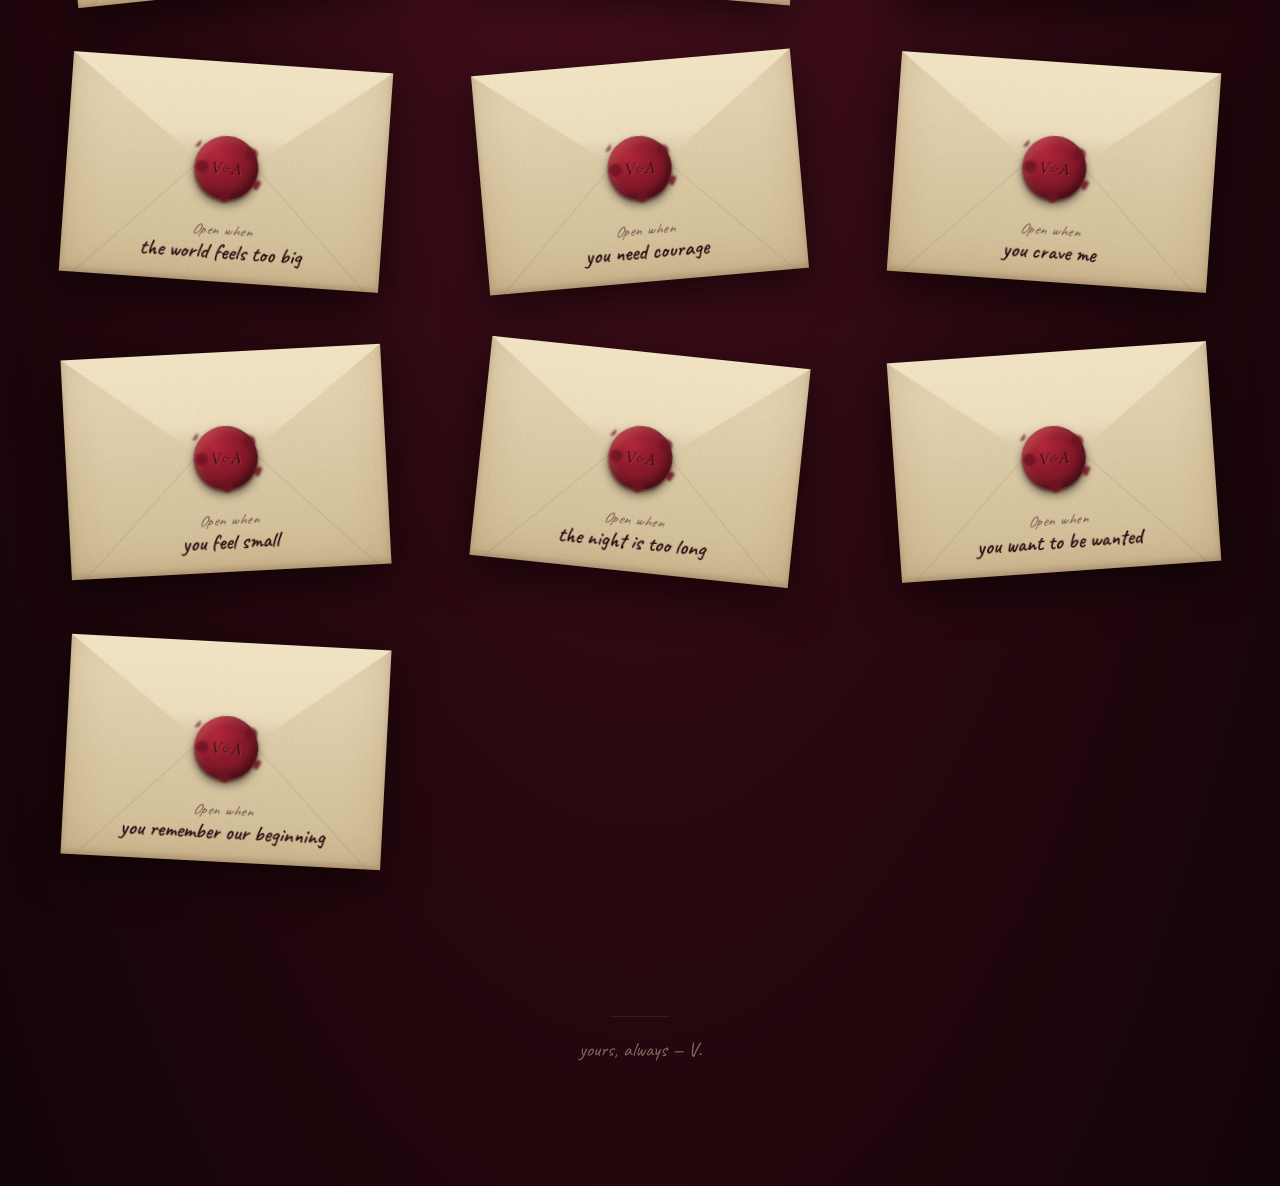
==== commit 2df93882: "Add files via upload" ====
--- a/index.html
+++ b/index.html
@@ -8,892 +8,7 @@
 <link rel="preconnect" href="https://fonts.googleapis.com">
 <link rel="preconnect" href="https://fonts.gstatic.com" crossorigin>
 <link href="https://fonts.googleapis.com/css2?family=Cormorant+Garamond:ital,wght@0,300;0,400;0,500;0,600;1,300;1,400;1,500&family=Caveat:wght@400;500;600;700&display=swap" rel="stylesheet">
-<style>
-/* ============================================================
-   PALETTE — deep wine + cream paper
-   ============================================================ */
-:root {
-  --wine-deep:    #14060a;
-  --wine:         #2a0a14;
-  --wine-mid:     #4a1224;
-  --wax:          #8b1a2b;
-  --wax-dark:     #6e1422;
-  --wax-light:    #b22838;
-  --cream:        #eee0c0;
-  --cream-light:  #f7ecce;
-  --cream-shadow: #d4c39c;
-  --ink:          #2b0a10;
-  --ink-soft:     #5a1c24;
-  --gold:         #9a7a3c;
-  --cursor:       none; /* native cursor hidden; animated GIF follows via JS */
-}
-
-* { margin: 0; padding: 0; box-sizing: border-box; }
-
-html, body { min-height: 100%; }
-
-body {
-  font-family: 'Cormorant Garamond', serif;
-  color: var(--cream);
-  background:
-    radial-gradient(ellipse at 50% 30%, #5a1426 0%, #2a0810 55%, #120407 100%);
-  position: relative;
-  min-height: 100vh;
-  padding: 70px 24px 100px;
-  overflow-x: hidden;
-  cursor: var(--cursor);
-}
-
-/* Soft grain over everything */
-body::before {
-  content: '';
-  position: fixed; inset: 0;
-  background-image: url("data:image/svg+xml;utf8,<svg xmlns='http://www.w3.org/2000/svg' width='240' height='240'><filter id='n'><feTurbulence type='fractalNoise' baseFrequency='0.85' numOctaves='2' stitchTiles='stitch'/><feColorMatrix values='0 0 0 0 0.06 0 0 0 0 0.02 0 0 0 0 0.03 0 0 0 0.55 0'/></filter><rect width='100%' height='100%' filter='url(%23n)'/></svg>");
-  opacity: 0.5;
-  /* no mix-blend-mode: a full-screen blended layer forces the whole
-     viewport to re-composite every frame — main source of the lag */
-  pointer-events: none;
-  z-index: 1;
-}
-
-/* Vignette */
-body::after {
-  content: '';
-  position: fixed; inset: 0;
-  background: radial-gradient(ellipse at center, transparent 25%, rgba(0,0,0,0.45) 75%, rgba(0,0,0,0.88) 100%);
-  pointer-events: none;
-  z-index: 3;
-}
-
-/* ============================================================
-   HEARTS BACKGROUND LAYER
-   ============================================================ */
-.hearts-bg {
-  position: fixed;
-  inset: 0;
-  pointer-events: none;
-  z-index: 2;
-  overflow: hidden;
-}
-
-.heart-static,
-.heart-floating {
-  position: absolute;
-  display: block;
-  background-image: url("data:image/svg+xml;utf8,<svg xmlns='http://www.w3.org/2000/svg' viewBox='0 0 100 100' fill='%23b22838'><path d='M50,84 C50,84 14,60 14,32 C14,20 23,12 34,12 C41,12 47,16 50,22 C53,16 59,12 66,12 C77,12 86,20 86,32 C86,60 50,84 50,84 Z'/></svg>");
-  background-size: contain;
-  background-repeat: no-repeat;
-}
-
-.heart-floating {
-  bottom: -50px;
-  opacity: 0;
-  animation: heartFloat linear infinite;
-  will-change: transform, opacity; /* keep them on their own GPU layer */
-}
-/* stop the drifting hearts while a letter is open (they're behind it anyway) */
-body.modal-open .heart-floating { animation-play-state: paused; }
-
-@keyframes heartFloat {
-  0%   { transform: translateY(0) translateX(0) rotate(-6deg); opacity: 0; }
-  12%  { opacity: 0.18; }
-  85%  { opacity: 0.18; }
-  100% { transform: translateY(-110vh) translateX(40px) rotate(14deg); opacity: 0; }
-}
-
-/* ============================================================
-   HEADER
-   ============================================================ */
-.header {
-  position: relative;
-  z-index: 4;
-  text-align: center;
-  margin-bottom: 70px;
-  opacity: 0;
-  animation: fadeIn 1.6s ease-out 0.2s forwards;
-}
-
-.ornament {
-  font-family: 'Cormorant Garamond', serif;
-  color: var(--gold);
-  letter-spacing: 14px;
-  font-size: 13px;
-  margin-bottom: 22px;
-  opacity: 0.75;
-  padding-left: 14px;
-}
-
-.header h1 {
-  font-family: 'Cormorant Garamond', serif;
-  font-weight: 300;
-  font-style: italic;
-  font-size: clamp(40px, 6.5vw, 72px);
-  color: var(--cream-light);
-  line-height: 1.05;
-  letter-spacing: 0.5px;
-}
-
-.header h1 .name {
-  font-family: 'Caveat', cursive;
-  font-style: normal;
-  font-weight: 500;
-  color: var(--wax-light);
-  font-size: 1.1em;
-  margin-left: 6px;
-}
-
-.header .sub {
-  font-family: 'Caveat', cursive;
-  margin-top: 18px;
-  color: var(--cream);
-  opacity: 0.65;
-  font-size: 24px;
-  letter-spacing: 0.5px;
-}
-
-.header .divider {
-  display: inline-block;
-  width: 60px;
-  height: 1px;
-  background: var(--gold);
-  opacity: 0.4;
-  vertical-align: middle;
-  margin: 0 12px 6px;
-}
-
-/* ============================================================
-   DESK — envelopes scattered like letters on a table
-   ============================================================ */
-.desk {
-  position: relative;
-  z-index: 4;
-  max-width: 1240px;
-  margin: 0 auto;
-  display: grid;
-  grid-template-columns: repeat(auto-fit, minmax(290px, 1fr));
-  gap: 70px 30px;
-  padding: 30px 10px;
-  perspective: 1400px;
-}
-
-/* ============================================================
-   ENVELOPE
-   ============================================================ */
-.envelope {
-  position: relative;
-  width: 320px;
-  height: 220px;
-  margin: 0 auto;
-  cursor: var(--cursor);
-  opacity: 0;
-  transform: translateY(50px) rotate(var(--rot, 0deg));
-  animation: dropIn 1s cubic-bezier(.2,.7,.25,1) forwards;
-  transition: transform 0.55s cubic-bezier(.2,.7,.25,1), filter 0.5s ease;
-  filter: drop-shadow(0 14px 22px rgba(0,0,0,0.55));
-  transform-style: preserve-3d;
-}
-
-.envelope:hover {
-  transform: translateY(-12px) rotate(var(--rot, 0deg)) scale(1.025);
-  filter: drop-shadow(0 24px 36px rgba(0,0,0,0.72));
-}
-
-/* Envelope body */
-.envelope-body {
-  position: absolute;
-  inset: 0;
-  background:
-    linear-gradient(180deg, var(--cream) 0%, var(--cream-shadow) 100%);
-  box-shadow:
-    inset 0 0 40px rgba(120, 70, 30, 0.18),
-    inset 0 -3px 6px rgba(70, 30, 15, 0.22);
-}
-
-/* Paper texture on envelope */
-.envelope-body::before {
-  content: '';
-  position: absolute; inset: 0;
-  background-image: url("data:image/svg+xml;utf8,<svg xmlns='http://www.w3.org/2000/svg' width='180' height='180'><filter id='p'><feTurbulence type='fractalNoise' baseFrequency='0.75' numOctaves='2'/><feColorMatrix values='0 0 0 0 0.42 0 0 0 0 0.28 0 0 0 0 0.14 0 0 0 0.35 0'/></filter><rect width='100%' height='100%' filter='url(%23p)'/></svg>");
-  opacity: 0.55;
-  mix-blend-mode: multiply;
-}
-
-/* Inner V — hint of envelope back seams */
-.envelope-body::after {
-  content: '';
-  position: absolute;
-  inset: 0;
-  background:
-    linear-gradient(135deg, transparent 49.5%, rgba(80,40,20,0.10) 50%, transparent 50.5%) bottom left / 50% 60% no-repeat,
-    linear-gradient(45deg,  transparent 49.5%, rgba(80,40,20,0.10) 50%, transparent 50.5%) bottom right / 50% 60% no-repeat;
-  pointer-events: none;
-}
-
-/* Top flap */
-.envelope-flap {
-  position: absolute;
-  top: 0; left: 0; right: 0;
-  height: 55%;
-  background: linear-gradient(180deg, var(--cream-light) 0%, var(--cream) 100%);
-  clip-path: polygon(0 0, 100% 0, 50% 100%);
-  transform-origin: top center;
-  transition: transform 0.85s cubic-bezier(.55,.05,.25,1);
-  z-index: 3;
-}
-
-.envelope-flap::before {
-  content: '';
-  position: absolute; inset: 0;
-  background-image: url("data:image/svg+xml;utf8,<svg xmlns='http://www.w3.org/2000/svg' width='180' height='180'><filter id='p'><feTurbulence type='fractalNoise' baseFrequency='0.75' numOctaves='2'/><feColorMatrix values='0 0 0 0 0.42 0 0 0 0 0.28 0 0 0 0 0.14 0 0 0 0.35 0'/></filter><rect width='100%' height='100%' filter='url(%23p)'/></svg>");
-  opacity: 0.5;
-  mix-blend-mode: multiply;
-  clip-path: polygon(0 0, 100% 0, 50% 100%);
-}
-
-/* Shadow cast by the flap onto the bottom of the envelope */
-.envelope-flap::after {
-  content: '';
-  position: absolute;
-  inset: 0;
-  background: linear-gradient(180deg, transparent 60%, rgba(70, 30, 15, 0.18) 95%, rgba(70, 30, 15, 0.3) 100%);
-  clip-path: polygon(0 0, 100% 0, 50% 100%);
-}
-
-.envelope.opened .envelope-flap {
-  transform: rotateX(-175deg);
-  box-shadow: 0 -10px 20px rgba(0,0,0,0.25);
-}
-
-/* Wax seal */
-.seal {
-  position: absolute;
-  top: 48%;
-  left: 50%;
-  width: 64px;
-  height: 64px;
-  border-radius: 50%;
-  transform: translate(-50%, -50%) rotate(0deg);
-  background:
-    radial-gradient(circle at 32% 28%, var(--wax-light) 0%, var(--wax) 42%, var(--wax-dark) 100%);
-  box-shadow:
-    inset -4px -5px 10px rgba(0,0,0,0.45),
-    inset 4px 4px 8px rgba(255,170,160,0.28),
-    0 5px 10px rgba(0,0,0,0.5),
-    0 2px 3px rgba(80,10,15,0.6);
-  display: flex;
-  align-items: center;
-  justify-content: center;
-  z-index: 6;
-  transition: transform 0.4s ease;
-}
-
-/* Irregular wax edges */
-.seal::before {
-  content: '';
-  position: absolute;
-  inset: -6px;
-  border-radius: 50%;
-  background:
-    radial-gradient(circle at 18% 50%, var(--wax-dark) 0%, var(--wax-dark) 8%, transparent 9%),
-    radial-gradient(circle at 82% 30%, var(--wax-dark) 0%, var(--wax-dark) 7%, transparent 8%),
-    radial-gradient(circle at 50% 88%, var(--wax-dark) 0%, var(--wax-dark) 7%, transparent 8%),
-    radial-gradient(circle at 92% 70%, var(--wax-dark) 0%, var(--wax-dark) 5%, transparent 6%),
-    radial-gradient(circle at 8% 18%, var(--wax-dark) 0%, var(--wax-dark) 5%, transparent 6%);
-  filter: blur(1px);
-  opacity: 0.85;
-  z-index: -1;
-}
-
-/* Impressed V & A monogram */
-.seal-monogram {
-  font-family: 'Cormorant Garamond', serif;
-  font-style: italic;
-  font-weight: 500;
-  color: rgba(35, 4, 10, 0.85);
-  font-size: 18px;
-  letter-spacing: -1px;
-  text-shadow: 1px 1px 0 rgba(255, 200, 180, 0.18);
-  line-height: 1;
-  user-select: none;
-  position: relative;
-  z-index: 2;
-  white-space: nowrap;
-}
-
-.seal-monogram .amp {
-  font-size: 0.65em;
-  vertical-align: 0.18em;
-  margin: 0 1px;
-  opacity: 0.75;
-}
-
-/* "Open when..." label */
-.label {
-  position: absolute;
-  bottom: 18px;
-  left: 0; right: 0;
-  text-align: center;
-  font-family: 'Caveat', cursive;
-  color: var(--ink);
-  z-index: 4;
-  pointer-events: none;
-}
-
-.label-small {
-  font-size: 15px;
-  opacity: 0.62;
-  font-style: italic;
-  display: block;
-  letter-spacing: 0.5px;
-  line-height: 1.1;
-}
-
-.label-main {
-  font-size: 22px;
-  font-weight: 600;
-  display: block;
-  margin-top: 0;
-  color: var(--ink);
-  line-height: 1.1;
-}
-
-/* Opened state — seal breaks off */
-.envelope.opened .seal {
-  animation: sealBreak 0.7s cubic-bezier(.4,1.6,.5,1) forwards;
-}
-
-/* ============================================================
-   MODAL / LETTER
-   ============================================================ */
-.overlay {
-  position: fixed;
-  inset: 0;
-  background: rgba(15, 4, 8, 0);
-  z-index: 100;
-  display: flex;                 /* always in the render tree so the letter can animate */
-  align-items: flex-start;
-  justify-content: center;
-  padding: 50px 20px;
-  overflow-y: auto;
-  visibility: hidden;            /* hidden + click-through until opened */
-  pointer-events: none;
-  transition: background 0.55s ease, visibility 0s linear 0.65s;
-}
-
-.overlay.active {
-  visibility: visible;
-  pointer-events: auto;
-  /* near-opaque backdrop instead of backdrop-filter blur (which would re-blur
-     the animating hearts behind it every frame while reading a letter) */
-  background: rgba(15, 4, 8, 0.95);
-  transition: background 0.55s ease, visibility 0s;
-}
-
-.letter {
-  position: relative;
-  width: 100%;
-  max-width: 640px;
-  background:
-    linear-gradient(180deg, var(--cream-light) 0%, var(--cream) 100%);
-  padding: 80px 70px 60px;
-  margin-top: 30px;
-  margin-bottom: 30px;
-  box-shadow:
-    0 40px 100px rgba(0,0,0,0.75),
-    0 12px 30px rgba(0,0,0,0.5),
-    inset 0 0 120px rgba(120, 70, 30, 0.1);
-  transform: translateY(70px) scale(0.96) rotate(-2deg);
-  opacity: 0;
-  transform-origin: center 40%;
-  transition: transform 0.75s cubic-bezier(.2, 0.8, 0.25, 1), opacity 0.55s ease;
-}
-
-.overlay.active .letter {
-  transform: translateY(0) scale(1) rotate(0);
-  opacity: 1;
-}
-
-/* Paper texture on the letter */
-.letter::before {
-  content: '';
-  position: absolute; inset: 0;
-  background-image: url("data:image/svg+xml;utf8,<svg xmlns='http://www.w3.org/2000/svg' width='220' height='220'><filter id='p'><feTurbulence type='fractalNoise' baseFrequency='0.65' numOctaves='3'/><feColorMatrix values='0 0 0 0 0.42 0 0 0 0 0.28 0 0 0 0 0.14 0 0 0 0.3 0'/></filter><rect width='100%' height='100%' filter='url(%23p)'/></svg>");
-  opacity: 0.45;
-  mix-blend-mode: multiply;
-  pointer-events: none;
-}
-
-/* Fold lines (letter was folded in thirds) + edge vignette */
-.letter::after {
-  content: '';
-  position: absolute; inset: 0;
-  background:
-    linear-gradient(180deg, transparent 32%, rgba(100,60,30,0.10) 33%, transparent 34%),
-    linear-gradient(180deg, transparent 65%, rgba(100,60,30,0.10) 66%, transparent 67%);
-  box-shadow: inset 0 0 60px rgba(100, 50, 20, 0.18);
-  pointer-events: none;
-}
-
-.letter-close {
-  position: absolute;
-  top: 18px; right: 22px;
-  background: none;
-  border: none;
-  font-family: 'Cormorant Garamond', serif;
-  font-size: 36px;
-  color: var(--ink-soft);
-  cursor: var(--cursor);
-  opacity: 0.55;
-  transition: opacity 0.25s, transform 0.3s;
-  z-index: 10;
-  line-height: 1;
-  padding: 4px 10px;
-}
-
-.letter-close:hover {
-  opacity: 1;
-  transform: rotate(90deg);
-}
-
-.letter-header {
-  text-align: center;
-  margin-bottom: 38px;
-  position: relative;
-  z-index: 2;
-}
-
-.letter-date {
-  font-family: 'Caveat', cursive;
-  color: var(--ink-soft);
-  font-size: 19px;
-  opacity: 0.65;
-  letter-spacing: 0.4px;
-}
-
-.letter-title {
-  font-family: 'Cormorant Garamond', serif;
-  font-style: italic;
-  font-weight: 400;
-  color: var(--ink);
-  font-size: 36px;
-  margin-top: 10px;
-  letter-spacing: 0.3px;
-  line-height: 1.15;
-}
-
-.letter-title::after {
-  content: '· ✦ ·';
-  display: block;
-  font-size: 12px;
-  color: var(--wax);
-  margin-top: 18px;
-  opacity: 0.65;
-  letter-spacing: 6px;
-}
-
-.letter-greeting {
-  font-family: 'Caveat', cursive;
-  font-size: 30px;
-  color: var(--wax-dark);
-  margin-bottom: 22px;
-  position: relative;
-  z-index: 2;
-}
-
-.letter-body {
-  font-family: 'Cormorant Garamond', serif;
-  font-size: 19px;
-  line-height: 1.75;
-  color: var(--ink);
-  position: relative;
-  z-index: 2;
-}
-
-.letter-body p { margin-bottom: 18px; }
-.letter-body em {
-  color: var(--wax-dark);
-  font-style: italic;
-}
-
-/* Poem quote inside a letter */
-.letter-body blockquote.poem {
-  border-left: 2px solid var(--wax-dark);
-  padding: 6px 0 6px 24px;
-  margin: 24px 0;
-  font-family: 'Cormorant Garamond', serif;
-  font-style: italic;
-  font-size: 20px;
-  line-height: 1.65;
-  color: var(--ink);
-  opacity: 0.95;
-}
-
-.letter-body blockquote.poem cite {
-  display: block;
-  font-family: 'Caveat', cursive;
-  font-style: normal;
-  font-size: 17px;
-  color: var(--wax-dark);
-  opacity: 0.72;
-  margin-top: 14px;
-  letter-spacing: 0.3px;
-}
-
-.letter-body blockquote.poem cite em {
-  font-style: italic;
-  color: var(--wax-dark);
-}
-
-/* Place for photo/gif */
-.letter-photo {
-  margin: 35px auto;
-  width: 240px;
-  height: 240px;
-  background:
-    repeating-linear-gradient(45deg, rgba(110, 60, 40, 0.06) 0px, rgba(110, 60, 40, 0.06) 12px, transparent 12px, transparent 24px),
-    var(--cream-shadow);
-  border: 1px solid rgba(100, 60, 40, 0.22);
-  display: flex;
-  align-items: center;
-  justify-content: center;
-  position: relative;
-  z-index: 2;
-  box-shadow:
-    0 10px 24px rgba(0,0,0,0.18),
-    inset 0 0 22px rgba(100, 60, 30, 0.12);
-  transform: rotate(-2deg);
-  overflow: hidden;
-}
-
-.letter-photo span {
-  font-family: 'Caveat', cursive;
-  color: var(--ink-soft);
-  opacity: 0.55;
-  font-size: 17px;
-  text-align: center;
-  padding: 0 22px;
-  line-height: 1.4;
-}
-
-.letter-photo img {
-  width: 100%;
-  height: 100%;
-  object-fit: cover;
-  display: block;
-}
-
-/* Sticker-style gif: drop the polaroid frame, let it float on the paper */
-.letter-photo.has-gif {
-  background: transparent;
-  border: none;
-  box-shadow: none;
-  transform: rotate(0);
-  width: 280px;
-  height: 280px;
-  overflow: visible;
-  filter: drop-shadow(0 6px 12px rgba(60, 20, 10, 0.25));
-}
-
-.letter-photo.has-gif img {
-  object-fit: contain;
-}
-
-.letter-signature {
-  text-align: right;
-  margin-top: 36px;
-  position: relative;
-  z-index: 2;
-}
-
-.letter-signature .yours {
-  font-family: 'Cormorant Garamond', serif;
-  font-style: italic;
-  color: var(--ink-soft);
-  font-size: 19px;
-  display: block;
-}
-
-.letter-signature .name {
-  font-family: 'Caveat', cursive;
-  font-size: 56px;
-  color: var(--wax-dark);
-  margin-top: -8px;
-  display: block;
-  line-height: 1;
-  letter-spacing: 1px;
-}
-
-.letter-signature .name::after {
-  content: '';
-  display: block;
-  width: 90px;
-  height: 1px;
-  background: var(--wax-dark);
-  margin-left: auto;
-  margin-top: 4px;
-  opacity: 0.35;
-}
-
-/* ============================================================
-   FOOTER
-   ============================================================ */
-.footer {
-  position: relative;
-  z-index: 4;
-  text-align: center;
-  margin-top: 100px;
-  padding: 24px;
-  font-family: 'Caveat', cursive;
-  color: var(--cream);
-  opacity: 0.45;
-  font-size: 20px;
-}
-
-.footer::before {
-  content: '';
-  display: block;
-  width: 60px;
-  height: 1px;
-  background: var(--gold);
-  margin: 0 auto 20px;
-  opacity: 0.4;
-}
-
-/* ============================================================
-   ANIMATIONS
-   ============================================================ */
-@keyframes fadeIn {
-  to { opacity: 1; }
-}
-
-@keyframes dropIn {
-  0%   { opacity: 0; transform: translateY(50px) rotate(var(--rot, 0deg)) scale(0.94); }
-  60%  { opacity: 1; }
-  100% { opacity: 1; transform: translateY(0) rotate(var(--rot, 0deg)) scale(1); }
-}
-
-@keyframes sealBreak {
-  0%   { transform: translate(-50%, -50%) scale(1) rotate(0deg); opacity: 1; }
-  30%  { transform: translate(-50%, -50%) scale(1.18) rotate(-4deg); }
-  60%  { transform: translate(-58%, -42%) scale(0.95) rotate(14deg); opacity: 0.85; }
-  100% { transform: translate(-72%, 30%) scale(0.8) rotate(38deg); opacity: 0; }
-}
-
-@keyframes envelopeShake {
-  0%, 100% { transform: translateY(0) rotate(var(--rot, 0deg)); }
-  25%      { transform: translateY(0) rotate(calc(var(--rot, 0deg) - 1.2deg)); }
-  75%      { transform: translateY(0) rotate(calc(var(--rot, 0deg) + 1.2deg)); }
-}
-
-.envelope.opened { animation: envelopeShake 0.35s ease-in-out; }
-
-/* ============================================================
-   MOBILE
-   ============================================================ */
-@media (max-width: 768px) {
-  body { padding: 40px 14px 70px; }
-  .desk { gap: 50px 16px; padding: 20px 6px; }
-  .envelope { width: 290px; height: 200px; }
-  .letter { padding: 60px 36px 44px; margin-top: 10px; }
-  .letter-title { font-size: 28px; }
-  .letter-greeting { font-size: 26px; }
-  .letter-body { font-size: 17px; line-height: 1.7; }
-  .letter-photo { width: 200px; height: 200px; }
-  .letter-signature .name { font-size: 46px; }
-  .header { margin-bottom: 50px; }
-  .header .sub { font-size: 21px; }
-  .tm-value { font-size: clamp(2.4rem, 17vw, 5rem); }
-}
-
-/* ============================================================
-   COUNT-UP TIMER — top hero (how long we've been together)
-   ============================================================ */
-.tm-hero {
-  position: relative;
-  z-index: 4;
-  text-align: center;
-  max-width: 920px;
-  margin: 0 auto 92px;
-  padding: 6px 10px 0;
-  opacity: 0;
-  animation: fadeIn 1.6s ease-out 0.1s forwards;
-}
-
-.tm-monogram {
-  font-family: 'Cormorant Garamond', serif;
-  color: var(--gold);
-  letter-spacing: 12px;
-  text-indent: 12px;
-  font-size: 14px;
-  text-transform: uppercase;
-  opacity: 0.8;
-  margin-bottom: 18px;
-}
-.tm-monogram .tm-heart { color: var(--wax-light); letter-spacing: 0; }
-
-.tm-heading {
-  font-family: 'Caveat', cursive;
-  font-weight: 600;
-  font-size: clamp(34px, 6vw, 62px);
-  color: var(--cream-light);
-  line-height: 1;
-  margin-bottom: clamp(22px, 4vw, 42px);
-  text-shadow: 0 2px 24px rgba(0,0,0,0.35);
-}
-
-.tm-timer {
-  display: flex;
-  flex-wrap: wrap;
-  align-items: center;
-  justify-content: center;
-  gap: clamp(0.6rem, 3vw, 2.2rem);
-}
-
-.tm-unit { display: flex; flex-direction: column; align-items: center; }
-
-.tm-value {
-  display: inline-block;
-  overflow: hidden;
-  height: 1.12em;
-  line-height: 1.12;
-  font-family: 'Cormorant Garamond', serif;
-  font-weight: 500;
-  font-size: clamp(2.6rem, 11vw, 7rem);
-  color: var(--cream-light);
-  font-variant-numeric: tabular-nums;
-  text-shadow: 0 2px 28px rgba(0,0,0,0.5);
-  /* soft fade at top & bottom so digits melt in/out as they roll */
-  -webkit-mask: linear-gradient(to bottom, transparent 0, #000 13%, #000 87%, transparent 100%);
-          mask: linear-gradient(to bottom, transparent 0, #000 13%, #000 87%, transparent 100%);
-}
-.tm-value .tm-roll {
-  display: block;
-  transition: transform 0.62s cubic-bezier(0.16, 1, 0.3, 1);
-  will-change: transform, filter;
-}
-/* motion blur: smears as the number races up, sharpens as it settles */
-.tm-value .tm-roll.rolling { animation: tmRollBlur 0.62s ease-out; }
-@keyframes tmRollBlur {
-  0%   { filter: blur(0.015em); }
-  22%  { filter: blur(0.1em); }
-  100% { filter: blur(0); }
-}
-.tm-value .tm-d { display: block; height: 1.12em; line-height: 1.12; }
-
-.tm-label {
-  margin-top: 10px;
-  font-family: 'Cormorant Garamond', serif;
-  font-size: clamp(0.6rem, 1.5vw, 0.8rem);
-  letter-spacing: 0.4em;
-  text-indent: 0.4em;
-  text-transform: uppercase;
-  color: var(--gold);
-  opacity: 0.85;
-}
-
-.tm-sep {
-  width: 1px;
-  height: clamp(2.4rem, 8vw, 5.5rem);
-  align-self: center;
-  margin-bottom: clamp(0.9rem, 2.5vw, 1.8rem);
-  background: linear-gradient(to bottom, transparent, var(--gold), transparent);
-  opacity: 0.4;
-}
-
-.tm-since {
-  margin-top: clamp(20px, 4vw, 34px);
-  font-family: 'Caveat', cursive;
-  font-size: clamp(18px, 3vw, 24px);
-  color: var(--cream);
-  opacity: 0.6;
-}
-.tm-since sup { font-size: 0.6em; }
-
-@media (max-width: 600px) {
-  .tm-sep { display: none; }
-  .tm-timer { gap: clamp(1rem, 6vw, 1.8rem) clamp(1.4rem, 9vw, 2.6rem); }
-}
-
-@media (prefers-reduced-motion: reduce) {
-  .tm-value .tm-roll { transition: none; }
-}
-
-/* ============================================================
-   ANIMATED GIF CURSOR — follows the pointer (native cursors
-   can't animate, so we render the gif and move it ourselves)
-   ============================================================ */
-#customCursor {
-  position: fixed;
-  top: 0; left: 0;
-  width: 42px;
-  height: 42px;
-  pointer-events: none;
-  z-index: 99999;
-  transform: translate3d(-100px, -100px, 0);
-  opacity: 0;
-  transition: opacity 0.25s ease;
-  will-change: transform;
-  display: none;
-}
-#customCursor .cur-img {
-  position: absolute;
-  inset: 0;
-  width: 100%;
-  height: 100%;
-  object-fit: contain;
-  display: block;
-}
-/* default cursor showing; "open" cursor hidden until over an openable thing */
-#customCursor .cur-open { display: none; }
-#customCursor.is-open .cur-default { display: none; }
-#customCursor.is-open .cur-open { display: block; }
-/* only on devices with a real pointer (skip touch screens) */
-@media (hover: hover) and (pointer: fine) {
-  #customCursor { display: block; }
-}
-
-/* ============================================================
-   SOUND TOGGLE — bottom-right, off by default
-   ============================================================ */
-.sound-toggle {
-  position: fixed;
-  right: 22px;
-  bottom: 22px;
-  z-index: 9000;
-  width: 46px;
-  height: 46px;
-  border-radius: 50%;
-  border: 1px solid rgba(154, 122, 60, 0.55);
-  background: rgba(30, 8, 14, 0.8);
-  color: var(--cream-light);
-  display: flex;
-  align-items: center;
-  justify-content: center;
-  padding: 0;
-  box-shadow: 0 6px 18px rgba(0, 0, 0, 0.45);
-  transition: transform 0.25s ease, border-color 0.25s ease, color 0.25s ease;
-}
-.sound-toggle:hover { transform: translateY(-2px) scale(1.05); border-color: var(--wax-light); }
-.sound-toggle:active { transform: translateY(0) scale(0.97); }
-.sound-toggle svg { width: 22px; height: 22px; display: block; }
-.sound-toggle .ic-on { display: none; }
-.sound-toggle.is-on { color: var(--wax-light); border-color: rgba(178, 40, 56, 0.7); }
-.sound-toggle.is-on .ic-off { display: none; }
-.sound-toggle.is-on .ic-on  { display: block; }
-/* soft pulse while sound is playing */
-.sound-toggle.is-on { animation: soundPulse 2.6s ease-out infinite; }
-@keyframes soundPulse {
-  0%   { box-shadow: 0 6px 18px rgba(0,0,0,0.45), 0 0 0 0 rgba(178,40,56,0.35); }
-  70%  { box-shadow: 0 6px 18px rgba(0,0,0,0.45), 0 0 0 11px rgba(178,40,56,0); }
-  100% { box-shadow: 0 6px 18px rgba(0,0,0,0.45), 0 0 0 0 rgba(178,40,56,0); }
-}
-@media (max-width: 600px) {
-  .sound-toggle { right: 16px; bottom: 16px; width: 42px; height: 42px; }
-}
-@media (prefers-reduced-motion: reduce) {
-  .sound-toggle.is-on { animation: none; }
-}
-</style>
+<link rel="stylesheet" href="styles.css">
 </head>
 <body>
 
@@ -916,6 +31,34 @@
   </svg>
 </button>
 
+<!-- ============================================================
+     MENU — wax seal opens the "Contents" panel
+     ============================================================ -->
+<button id="menuSeal" class="menu-seal" type="button" aria-label="Open menu" title="Menu">
+  <span class="seal-monogram">V<span class="amp">&amp;</span>A</span>
+  <svg class="seal-heart" viewBox="0 0 24 24" aria-hidden="true">
+    <defs>
+      <radialGradient id="sealWax" cx="34%" cy="30%" r="75%">
+        <stop offset="0%" stop-color="#b22838"/>
+        <stop offset="45%" stop-color="#8b1a2b"/>
+        <stop offset="100%" stop-color="#6e1422"/>
+      </radialGradient>
+    </defs>
+    <path d="M12 21.35l-1.45-1.32C5.4 15.36 2 12.28 2 8.5 2 5.42 4.42 3 7.5 3c1.74 0 3.41.81 4.5 2.09C13.09 3.81 14.76 3 16.5 3 19.58 3 22 5.42 22 8.5c0 3.78-3.4 6.86-8.55 11.54L12 21.35z" fill="url(#sealWax)"/>
+  </svg>
+</button>
+<div id="menuBackdrop" class="menu-backdrop"></div>
+<aside id="menuPanel" class="menu-panel" aria-label="Menu">
+  <button id="menuClose" class="menu-close" type="button" aria-label="Close menu">&times;</button>
+  <div class="menu-title">Contents</div>
+  <ul class="menu-nav">
+    <li><button class="menu-link active" data-target="view-letters"><span class="idx">I</span>Letters</button></li>
+    <li><button class="menu-link" data-target="view-story"><span class="idx">II</span>Our Story</button></li>
+    <li><button class="menu-link" data-target="view-reasons"><span class="idx">III</span>Reasons</button></li>
+    <li><button class="menu-link" data-target="view-playlist"><span class="idx">IV</span>Playlist</button></li>
+  </ul>
+</aside>
+
 <!-- Hearts background layer (populated by JS) -->
 <div class="hearts-bg" id="heartsBg"></div>
 
@@ -938,6 +81,11 @@
 </section>
 
 <!-- ============================================================
+     VIEWS — the wax-seal menu switches between these "rooms"
+     ============================================================ -->
+<div id="view-letters" class="view is-active">
+
+<!-- ============================================================
      HEADER — edit the title if you want
      ============================================================ -->
 <header class="header">
@@ -949,7 +97,104 @@
 </header>
 
 <!-- Desk with envelopes (generated by JS) -->
-<main class="desk" id="desk"></main>
+<section class="desk" id="desk"></section>
+
+</div><!-- /#view-letters -->
+
+<!-- ============================================================
+     OUR STORY — a timeline (edit the dates & text freely)
+     ============================================================ -->
+<section id="view-story" class="view">
+  <div class="room">
+    <div class="room-head">
+      <div class="ornament">· OUR STORY ·</div>
+      <h2>How it began</h2>
+    </div>
+    <div class="timeline">
+      <div class="tl-item">
+        <div class="tl-date">15 Nov 2025</div>
+        <div class="tl-title">The day we met</div>
+      </div>
+      <div class="tl-item">
+        <div class="tl-date">27 May 2026</div>
+        <div class="tl-title">The day we made it official</div>
+      </div>
+      <div class="tl-item">
+        <div class="tl-date">— that same day —</div>
+        <div class="tl-title">Our first “I love you”</div>
+      </div>
+      <div class="tl-item">
+        <div class="tl-date">…</div>
+        <div class="tl-title">and everything since</div>
+        <div class="tl-text">— and every day with you after.</div>
+      </div>
+    </div>
+  </div>
+</section>
+
+<!-- ============================================================
+     REASONS — flip cards (tap to reveal); edit the back text
+     ============================================================ -->
+<section id="view-reasons" class="view">
+  <div class="room">
+    <div class="room-head">
+      <div class="ornament">· REASONS ·</div>
+      <h2>Why I love you</h2>
+      <p>tap a card to turn it over</p>
+    </div>
+    <div class="reasons">
+      <div class="reason"><div class="reason-inner">
+        <div class="reason-face reason-front"><span class="n">01</span><span class="hint">tap to read</span></div>
+        <div class="reason-face reason-back">Because of the way you laugh when you think no one is listening.</div>
+      </div></div>
+      <div class="reason"><div class="reason-inner">
+        <div class="reason-face reason-front"><span class="n">02</span><span class="hint">tap to read</span></div>
+        <div class="reason-face reason-back">Because you make ordinary days feel like something worth keeping.</div>
+      </div></div>
+      <div class="reason-cell">
+        <div class="reason"><div class="reason-inner">
+          <div class="reason-face reason-front"><span class="n">03</span><span class="hint">tap to read</span></div>
+          <div class="reason-face reason-back">Because home stopped being a place and started being you.</div>
+        </div></div>
+        <div class="reason-cap">my favorite one</div>
+      </div>
+      <div class="reason"><div class="reason-inner">
+        <div class="reason-face reason-front"><span class="n">04</span><span class="hint">tap to read</span></div>
+        <div class="reason-face reason-back">Because of the way you look at me when you think I don't notice.</div>
+      </div></div>
+      <div class="reason"><div class="reason-inner">
+        <div class="reason-face reason-front"><span class="n">05</span><span class="hint">tap to read</span></div>
+        <div class="reason-face reason-back">Because you're kind in the small, quiet ways nobody else sees.</div>
+      </div></div>
+      <div class="reason"><div class="reason-inner">
+        <div class="reason-face reason-front"><span class="n">06</span><span class="hint">tap to read</span></div>
+        <div class="reason-face reason-back">Because every version of the future I want has you in it.</div>
+      </div></div>
+    </div>
+  </div>
+</section>
+
+<!-- ============================================================
+     PLAYLIST — your songs (add links if you like)
+     ============================================================ -->
+<section id="view-playlist" class="view">
+  <div class="room">
+    <div class="room-head">
+      <div class="ornament">· PLAYLIST ·</div>
+      <h2>Our songs</h2>
+      <p>the ones that sound like us</p>
+    </div>
+    <ul class="playlist">
+      <li class="song">
+        <span class="note-ic">&#9834;</span>
+        <div class="meta">
+          <div class="title">coming soon.. <span class="artist">— val</span></div>
+          <div class="why">the soundtrack of us, still being written…</div>
+        </div>
+      </li>
+    </ul>
+  </div>
+</section>
 
 <footer class="footer">yours, always — V.</footer>
 
@@ -985,699 +230,6 @@
   </article>
 </div>
 
-<script>
-/* ============================================================
-   LETTERS — EDIT TEXTS AND PHOTOS HERE
-   ============================================================
-   - label : what's written on the envelope (after "Open when")
-   - title : heading inside the opened letter
-   - body  : letter body (you can use <p>, <em> etc.)
-   - photo : path to image/gif, or null for placeholder
-             e.g.  photo: "photos/our-morning.jpg"
-             or    photo: "https://media.tenor.com/.../hug.gif"
-   ============================================================ */
-const letters = [
-  {
-    label: "you're sad",
-    title: "When you're sad",
-    body: `
-      <blockquote class="poem">
-        You do not have to be good.<br>
-        You do not have to walk on your knees<br>
-        for a hundred miles through the desert, repenting.<br>
-        You only have to let the soft animal of your body<br>
-        love what it loves.
-      </blockquote>
-    `,
-    photo: null
-  },
-  {
-    label: "you miss me",
-    title: "When you miss me",
-    body: `
-      <blockquote class="poem">
-        I do not love you as if you were salt-rose, or topaz,<br>
-        or the arrow of carnations the fire shoots off.<br>
-        I love you as certain dark things are to be loved,<br>
-        in secret, between the shadow and the soul.
-      </blockquote>
-    `,
-    photo: null
-  },
-  {
-    label: "you're bored",
-    title: "When you're bored",
-    body: `
-      <blockquote class="poem">
-        Listen; there's a hell<br>of a good universe next door; let's go.
-      </blockquote>
-    `,
-    photo: "Cat%20Sticker%20by%20MYAOWL.gif"
-  },
-  {
-    label: "you're having a bad day",
-    title: "When you're having a bad day",
-    body: `
-      <blockquote class="poem">
-        Let everything happen to you: beauty and terror.<br>
-        Just keep going. No feeling is final.
-      </blockquote>
-    `,
-    photo: null
-  },
-  {
-    label: "you're angry with me",
-    title: "When you're angry with me",
-    body: `
-      <blockquote class="poem">
-        Out beyond ideas of wrongdoing and rightdoing,<br>
-        there is a field. I'll meet you there.<br>
-        When the soul lies down in that grass,<br>
-        the world is too full to talk about.
-      </blockquote>
-    `,
-    photo: null
-  },
-  {
-    label: "you can't sleep",
-    title: "When you can't sleep",
-    body: `
-      <blockquote class="poem">
-        Had I the heavens' embroidered cloths,<br>
-        Enwrought with golden and silver light,<br>
-        The blue and the dim and the dark cloths<br>
-        Of night and light and the half-light,<br>
-        I would spread the cloths under your feet:<br>
-        But I, being poor, have only my dreams;<br>
-        I have spread my dreams under your feet;<br>
-        Tread softly because you tread on my dreams.
-      </blockquote>
-    `,
-    photo: null
-  },
-  {
-    label: "you forgot how beautiful you are",
-    title: "When you forgot how beautiful you are",
-    body: `
-      <blockquote class="poem">
-        She walks in beauty, like the night<br>
-        Of cloudless climes and starry skies;<br>
-        And all that's best of dark and bright<br>
-        Meet in her aspect and her eyes.
-      </blockquote>
-    `,
-    photo: null
-  },
-  {
-    label: "you doubt my love",
-    title: "When you doubt my love",
-    body: `
-      <blockquote class="poem">
-        How do I love thee? Let me count the ways.<br>
-        I love thee to the depth and breadth and height<br>
-        My soul can reach, when feeling out of sight<br>
-        For the ends of being and ideal grace.
-      </blockquote>
-    `,
-    photo: null
-  },
-  {
-    label: "you want to feel close to me",
-    title: "When you want to feel close to me",
-    body: `
-      <blockquote class="poem">
-        i carry your heart with me (i carry it in<br>
-        my heart) i am never without it (anywhere<br>
-        i go you go, my dear; and whatever is done<br>
-        by only me is your doing, my darling)
-      </blockquote>
-    `,
-    photo: null
-  },
-  {
-    label: "the world feels too big",
-    title: "When the world feels too big",
-    body: `
-      <blockquote class="poem">
-        Perhaps all the dragons in our lives are princesses<br>
-        who are only waiting to see us act, just once,<br>
-        with beauty and courage. Perhaps everything that<br>
-        frightens us is, in its deepest essence,<br>
-        something helpless that wants our love.
-      </blockquote>
-    `,
-    photo: null
-  },
-  {
-    label: "you need courage",
-    title: "When you need courage",
-    body: `
-      <blockquote class="poem">
-        One day you finally knew<br>
-        what you had to do, and began,<br>
-        though the voices around you<br>
-        kept shouting their bad advice —<br>
-        though the whole house<br>
-        began to tremble<br>
-        and you felt the old tug<br>
-        at your ankles.<br>
-        "Mend my life!"<br>
-        each voice cried.<br>
-        But you didn't stop.
-      </blockquote>
-    `,
-    photo: null
-  },
-  {
-    label: "you crave me",
-    title: "When you crave me",
-    body: `
-      <blockquote class="poem">
-        I crave your mouth, your voice, your hair.<br>
-        Silent and starving, I prowl through the streets.<br>
-        Bread does not nourish me, dawn disrupts me, all day<br>
-        I hunt for the liquid measure of your steps.<br>
-        I hunger for your sleek laugh,<br>
-        your hands the color of a savage harvest,<br>
-        hunger for the pale stones of your fingernails,<br>
-        I want to eat your skin like a whole almond.
-      </blockquote>
-    `,
-    photo: null
-  },
-  {
-    label: "you feel small",
-    title: "When you feel small",
-    body: `
-      <blockquote class="poem">
-        Even after all this time<br>
-        the sun never says to the earth,<br>
-        "You owe me."<br>
-        Look what happens<br>
-        with a love like that.<br>
-        It lights the whole sky.
-      </blockquote>
-    `,
-    photo: null
-  },
-  {
-    label: "the night is too long",
-    title: "When the night is too long",
-    body: `
-      <blockquote class="poem">
-        Bright star, would I were stedfast as thou art —<br>
-        Not in lone splendour hung aloft the night<br>
-        And watching, with eternal lids apart,<br>
-        Like nature's patient, sleepless Eremite,<br>
-        The moving waters at their priestlike task<br>
-        Of pure ablution round earth's human shores.
-      </blockquote>
-    `,
-    photo: null
-  },
-  {
-    label: "you want to be wanted",
-    title: "When you want to be wanted",
-    body: `
-      <blockquote class="poem">
-        Wild nights — Wild nights!<br>
-        Were I with thee<br>
-        Wild nights should be<br>
-        Our luxury!<br><br>
-        Futile — the winds —<br>
-        To a Heart in port —<br>
-        Done with the Compass —<br>
-        Done with the Chart!
-      </blockquote>
-    `,
-    photo: "Cat%20Sticker%20by%20MYAOWL-2.gif"
-  },
-  {
-    label: "you remember our beginning",
-    title: "When you remember our beginning",
-    body: `
-      <blockquote class="poem">
-        O my Luve is like a red, red rose<br>
-        That's newly sprung in June;<br>
-        O my Luve is like the melody<br>
-        That's sweetly played in tune.<br><br>
-        So fair art thou, my bonnie lass,<br>
-        So deep in luve am I;<br>
-        And I will luve thee still, my dear,<br>
-        Till a' the seas gang dry.
-      </blockquote>
-    `,
-    photo: "Cat%20Love%20Sticker%20by%20MYAOWL-4.gif"
-  }
-];
-
-/* ============================================================
-   ENVELOPE GENERATION
-   ============================================================ */
-const desk = document.getElementById('desk');
-// gently scattered rotations — like letters on a table
-const rotations = [-5, 4, -3, 6, -4, 3, -6, 5, -2, 4];
-
-letters.forEach((item, i) => {
-  const env = document.createElement('div');
-  env.className = 'envelope';
-  env.style.setProperty('--rot', `${rotations[i % rotations.length]}deg`);
-  env.style.animationDelay = `${0.25 + i * 0.13}s`;
-  env.setAttribute('role', 'button');
-  env.setAttribute('tabindex', '0');
-  env.setAttribute('aria-label', `Open letter: ${item.label}`);
-
-  env.innerHTML = `
-    <div class="envelope-body"></div>
-    <div class="envelope-flap"></div>
-    <div class="seal">
-      <span class="seal-monogram">V<span class="amp">&amp;</span>A</span>
-    </div>
-    <div class="label">
-      <span class="label-small">Open when</span>
-      <span class="label-main">${item.label}</span>
-    </div>
-  `;
-
-  const open = () => openLetter(i, env);
-  env.addEventListener('click', open);
-  env.addEventListener('keydown', (e) => {
-    if (e.key === 'Enter' || e.key === ' ') { e.preventDefault(); open(); }
-  });
-
-  desk.appendChild(env);
-});
-
-/* ============================================================
-   MODAL LOGIC
-   ============================================================ */
-const overlay      = document.getElementById('overlay');
-const letterTitle  = document.getElementById('letterTitle');
-const letterBody   = document.getElementById('letterBody');
-const letterPhoto  = document.getElementById('letterPhoto');
-const closeBtn     = document.getElementById('closeBtn');
-
-let openTimeout = null;
-let resetTimeout = null;
-
-function openLetter(idx, envEl) {
-  const data = letters[idx];
-
-  // seal breaks + envelope shakes
-  envEl.classList.add('opened');
-  if (window.AyaSound) window.AyaSound.playOpen();
-
-  // after a short moment, the letter appears
-  clearTimeout(openTimeout);
-  openTimeout = setTimeout(() => {
-    letterTitle.textContent = data.title;
-    letterBody.innerHTML = data.body;
-
-    if (data.photo) {
-      letterPhoto.innerHTML = `<img src="${data.photo}" alt="">`;
-      letterPhoto.classList.add('has-gif');
-      letterPhoto.style.display = '';
-    } else {
-      letterPhoto.innerHTML = '';
-      letterPhoto.classList.remove('has-gif');
-      letterPhoto.style.display = 'none';
-    }
-
-    overlay.classList.add('active');
-    overlay.setAttribute('aria-hidden', 'false');
-    document.body.style.overflow = 'hidden';
-    document.body.classList.add('modal-open'); // pauses background hearts
-  }, 520);
-
-  // after closing, envelope returns to sealed state
-  clearTimeout(resetTimeout);
-  resetTimeout = setTimeout(() => {
-    envEl.classList.remove('opened');
-  }, 1800);
-}
-
-function closeLetter() {
-  overlay.classList.remove('active');
-  overlay.setAttribute('aria-hidden', 'true');
-  document.body.style.overflow = '';
-  document.body.classList.remove('modal-open'); // resume background hearts
-}
-
-closeBtn.addEventListener('click', closeLetter);
-overlay.addEventListener('click', (e) => {
-  if (e.target === overlay) closeLetter();
-});
-document.addEventListener('keydown', (e) => {
-  if (e.key === 'Escape') closeLetter();
-});
-
-/* ============================================================
-   HEARTS — scattered + gently floating
-   ============================================================ */
-const heartsBg = document.getElementById('heartsBg');
-
-// scattered static hearts (watermark-like)
-for (let i = 0; i < 32; i++) {
-  const h = document.createElement('span');
-  h.className = 'heart-static';
-  const size = 12 + Math.random() * 30;
-  h.style.left = `${Math.random() * 100}%`;
-  h.style.top = `${Math.random() * 100}%`;
-  h.style.width = `${size}px`;
-  h.style.height = `${size}px`;
-  h.style.transform = `rotate(${(Math.random() - 0.5) * 30}deg)`;
-  h.style.opacity = (0.04 + Math.random() * 0.06).toFixed(3);
-  heartsBg.appendChild(h);
-}
-
-// slowly floating hearts (rising like embers)
-for (let i = 0; i < 8; i++) {
-  const h = document.createElement('span');
-  h.className = 'heart-floating';
-  const size = 14 + Math.random() * 16;
-  h.style.left = `${Math.random() * 100}%`;
-  h.style.width = `${size}px`;
-  h.style.height = `${size}px`;
-  h.style.animationDuration = `${22 + Math.random() * 16}s`;
-  h.style.animationDelay = `${(Math.random() * -25).toFixed(1)}s`;
-  heartsBg.appendChild(h);
-}
-</script>
-
-<script>
-/* ============================================================
-   COUNT-UP TIMER — rolling odometer with motion blur
-   ============================================================ */
-(function () {
-  const start = new Date('2026-05-27T21:51:00+02:00'); // Europe/Bratislava
-  const reduced = window.matchMedia('(prefers-reduced-motion: reduce)').matches;
-  const LINE = '1.12em'; // must match .tm-value / .tm-d height in the CSS
-
-  const els = {
-    days:    document.getElementById('tmDays'),
-    hours:   document.getElementById('tmHours'),
-    minutes: document.getElementById('tmMinutes'),
-    seconds: document.getElementById('tmSeconds'),
-  };
-
-  const pad = (n) => String(n).padStart(2, '0');
-
-  // Wrap each value in a vertical "roll" track so numbers can scroll.
-  function initRoller(el) {
-    const text = el.textContent;
-    el.textContent = '';
-    const roll = document.createElement('span');
-    roll.className = 'tm-roll';
-    const d = document.createElement('span');
-    d.className = 'tm-d';
-    d.textContent = text;
-    roll.appendChild(d);
-    el.appendChild(roll);
-    el._roll = roll;
-  }
-  Object.values(els).forEach(initRoller);
-
-  function setVal(el, text) {
-    const roll = el._roll;
-    const cur = roll.lastElementChild;
-    if (cur.textContent === text) return;
-    if (reduced) { cur.textContent = text; return; }
-
-    // If a previous roll is still in flight, snap it to its end first.
-    if (roll._finish) roll._finish();
-
-    const next = document.createElement('span');
-    next.className = 'tm-d';
-    next.textContent = text;
-    roll.appendChild(next); // sits one line below the current value
-
-    void roll.offsetHeight;                     // reflow with both rows stacked
-    roll.classList.add('rolling');              // fire the motion-blur sweep
-    roll.style.transform = 'translateY(-' + LINE + ')'; // glide up to reveal it
-
-    let done = false;
-    roll._finish = function () {
-      if (done) return;
-      done = true;
-      roll.removeEventListener('transitionend', onEnd);
-      roll.classList.remove('rolling');         // drop the blur, back to sharp
-      roll.style.transition = 'none';           // reset without a visible jump
-      if (roll.firstElementChild !== next) roll.firstElementChild.remove();
-      roll.style.transform = 'translateY(0)';
-      void roll.offsetHeight;
-      roll.style.transition = '';
-      roll._finish = null;
-    };
-    function onEnd(e) {
-      if (e.propertyName !== 'transform') return;
-      roll._finish();
-    }
-    roll.addEventListener('transitionend', onEnd);
-  }
-
-  function update() {
-    const diff = Math.max(0, Date.now() - start.getTime());
-    const t = Math.floor(diff / 1000);
-    const d = Math.floor(t / 86400);
-    const h = Math.floor((t % 86400) / 3600);
-    const m = Math.floor((t % 3600) / 60);
-    const s = t % 60;
-
-    setVal(els.days,    String(d));
-    setVal(els.hours,   pad(h));
-    setVal(els.minutes, pad(m));
-    setVal(els.seconds, pad(s));
-  }
-
-  update();
-  setInterval(update, 1000);
-})();
-</script>
-
-<script>
-/* ============================================================
-   ANIMATED CURSOR — the gif follows the mouse
-   ============================================================ */
-(function () {
-  const cc = document.getElementById('customCursor');
-  if (!cc) return;
-  // only run where there is a precise pointer (i.e. a real mouse)
-  if (!window.matchMedia('(hover: hover) and (pointer: fine)').matches) return;
-
-  const off = 21; // half of the 42px gif, so it's centred on the pointer
-  let shown = false, px = 0, py = 0, queued = false;
-
-  function place() {
-    queued = false;
-    cc.style.transform = 'translate3d(' + (px - off) + 'px,' + (py - off) + 'px,0)';
-    if (!shown) { cc.style.opacity = '1'; shown = true; }
-  }
-  // store the latest position and update at most once per animation frame
-  window.addEventListener('mousemove', (e) => {
-    px = e.clientX; py = e.clientY;
-    if (!queued) { queued = true; requestAnimationFrame(place); }
-  }, { passive: true });
-
-  document.addEventListener('mouseleave', () => { cc.style.opacity = '0'; });
-  document.addEventListener('mouseenter', () => { cc.style.opacity = '1'; });
-
-  // swap to the "open" gif whenever the pointer is over something openable (an envelope)
-  document.addEventListener('mouseover', (e) => {
-    const openable = e.target.closest && e.target.closest('.envelope');
-    cc.classList.toggle('is-open', !!openable);
-  });
-})();
-</script>
-
-<script>
-/* ============================================================
-   SOUND — gentle ambient piano + wax-seal/paper SFX
-   All synthesized with the Web Audio API (no audio files).
-   Off by default; the choice is remembered in localStorage.
-   ============================================================ */
-(function () {
-  const KEY = 'aya-sound-on';
-  const btn = document.getElementById('soundToggle');
-  if (!btn) return;
-
-  let ctx, master, musicGain, sfxGain, reverb;
-  let on = false;
-  let schedTimer = null;
-  let nextTime = 0, idx = 0;
-
-  const CHORD_DUR = 4.2;   // seconds each chord lingers
-  const LOOKAHEAD = 2.8;   // schedule notes this far ahead
-
-  // ---- note frequencies (Hz) ----
-  const N = {
-    C3:130.81, E3:164.81, F3:174.61, G3:196.00, A3:220.00, B3:246.94,
-    C4:261.63, D4:293.66, E4:329.63, F4:349.23, G4:392.00, A4:440.00,
-    C5:523.25
-  };
-  // I – vi – IV – V in C, voiced softly low-to-high
-  const PROG = [
-    [N.C3, N.E4, N.G4, N.C5],
-    [N.A3, N.C4, N.E4, N.A4],
-    [N.F3, N.A3, N.C4, N.F4],
-    [N.G3, N.B3, N.D4, N.G4]
-  ];
-
-  function makeImpulse(seconds, decay) {
-    const rate = ctx.sampleRate;
-    const len = Math.max(1, Math.floor(rate * seconds));
-    const buf = ctx.createBuffer(2, len, rate);
-    for (let ch = 0; ch < 2; ch++) {
-      const data = buf.getChannelData(ch);
-      for (let i = 0; i < len; i++) {
-        data[i] = (Math.random() * 2 - 1) * Math.pow(1 - i / len, decay);
-      }
-    }
-    return buf;
-  }
-
-  function ensureCtx() {
-    if (ctx) return;
-    ctx = new (window.AudioContext || window.webkitAudioContext)();
-
-    master = ctx.createGain();
-    master.gain.value = 1.0;       // always on; the toggle controls music only
-    master.connect(ctx.destination);
-
-    reverb = ctx.createConvolver();
-    reverb.buffer = makeImpulse(2.6, 2.2);
-    const revGain = ctx.createGain();
-    revGain.gain.value = 0.45;
-    reverb.connect(revGain).connect(master);
-
-    musicGain = ctx.createGain();
-    musicGain.gain.value = 0;      // ambient music starts muted (toggle fades it in)
-    musicGain.connect(master);
-    musicGain.connect(reverb);
-
-    sfxGain = ctx.createGain();
-    sfxGain.gain.value = 0.8;      // envelope sounds: always audible, toggle-independent
-    sfxGain.connect(master);
-    sfxGain.connect(reverb);
-  }
-
-  // ---- one gentle, piano-ish note ----
-  function note(freq, time, dur, level) {
-    const o1 = ctx.createOscillator(); o1.type = 'triangle'; o1.frequency.value = freq;
-    const o2 = ctx.createOscillator(); o2.type = 'sine';     o2.frequency.value = freq * 2;
-    const lp = ctx.createBiquadFilter(); lp.type = 'lowpass'; lp.frequency.value = 2200;
-    const harm = ctx.createGain(); harm.gain.value = 0.28; // 2nd partial, quieter
-    const g = ctx.createGain();
-    g.gain.setValueAtTime(0.0001, time);
-    g.gain.exponentialRampToValueAtTime(level, time + 0.012); // soft attack
-    g.gain.exponentialRampToValueAtTime(0.0001, time + dur);  // long decay
-
-    o1.connect(lp);
-    o2.connect(harm).connect(lp);
-    lp.connect(g).connect(musicGain);
-    o1.start(time); o2.start(time);
-    o1.stop(time + dur + 0.1); o2.stop(time + dur + 0.1);
-  }
-
-  function scheduleChord(t) {
-    const chord = PROG[idx % PROG.length];
-    note(chord[0], t, CHORD_DUR * 1.05, 0.12);              // soft root
-    for (let i = 1; i < chord.length; i++) {                // arpeggiate the top
-      const at = t + (i - 0.5) * (CHORD_DUR / chord.length);
-      note(chord[i], at, CHORD_DUR * 0.9, 0.085);
-    }
-    idx++;
-  }
-
-  function scheduler() {
-    if (!on || !ctx) return;
-    while (nextTime < ctx.currentTime + LOOKAHEAD) {
-      scheduleChord(nextTime);
-      nextTime += CHORD_DUR;
-    }
-  }
-
-  // ---- short filtered-noise burst (used for the SFX layers) ----
-  function noise(time, dur, type, freq, q, level) {
-    const len = Math.floor(ctx.sampleRate * dur);
-    const buf = ctx.createBuffer(1, len, ctx.sampleRate);
-    const data = buf.getChannelData(0);
-    for (let i = 0; i < len; i++) data[i] = Math.random() * 2 - 1;
-    const src = ctx.createBufferSource(); src.buffer = buf;
-    const f = ctx.createBiquadFilter(); f.type = type; f.frequency.value = freq; if (q) f.Q.value = q;
-    const g = ctx.createGain();
-    g.gain.setValueAtTime(0.0001, time);
-    g.gain.exponentialRampToValueAtTime(level, time + 0.008);
-    g.gain.exponentialRampToValueAtTime(0.0001, time + dur);
-    src.connect(f).connect(g).connect(sfxGain);
-    src.start(time); src.stop(time + dur + 0.05);
-  }
-
-  // ---- paper crinkling / scrambling open (no wax crack) ----
-  function playOpen() {
-    ensureCtx();                                 // plays even if music is off
-    if (ctx.state === 'suspended') ctx.resume(); // opening a letter is a user gesture
-    const t0 = ctx.currentTime;
-    const total = 0.65;   // how long the crinkle lasts
-    const grains = 24;    // many little irregular crackles = the paper "scramble"
-
-    for (let i = 0; i < grains; i++) {
-      // random, front-loaded timing so it crackles most as the paper first opens
-      const frac = Math.pow(Math.random(), 1.4);
-      const at   = t0 + frac * total;
-      const dur  = 0.008 + Math.random() * 0.03;     // tiny crackles
-      const freq = 1700 + Math.random() * 2800;      // crisp, papery highs
-      const level = 0.09 + Math.random() * 0.20;
-      // mix highpass + bandpass grains for a dry, crumpled texture
-      if (Math.random() < 0.5) noise(at, dur, 'highpass', freq, 0,   level);
-      else                     noise(at, dur, 'bandpass', freq, 0.8, level);
-    }
-    // soft, brief "slide" underneath so it reads as paper rather than static
-    noise(t0 + 0.02, 0.34, 'bandpass', 1400, 0.6, 0.06);
-  }
-
-  // ---- on / off ----
-  function setOn(state) {
-    on = state;
-    btn.classList.toggle('is-on', on);
-    btn.setAttribute('aria-pressed', String(on));
-    try { localStorage.setItem(KEY, on ? '1' : '0'); } catch (e) {}
-
-    if (on) {
-      ensureCtx();
-      if (ctx.state === 'suspended') ctx.resume();
-      musicGain.gain.cancelScheduledValues(ctx.currentTime);
-      musicGain.gain.setValueAtTime(musicGain.gain.value, ctx.currentTime);
-      musicGain.gain.linearRampToValueAtTime(0.20, ctx.currentTime + 0.8); // fade music in
-      nextTime = ctx.currentTime + 0.15;
-      if (!schedTimer) schedTimer = setInterval(scheduler, 300);
-      scheduler();
-    } else if (ctx) {
-      musicGain.gain.cancelScheduledValues(ctx.currentTime);
-      musicGain.gain.setValueAtTime(musicGain.gain.value, ctx.currentTime);
-      musicGain.gain.linearRampToValueAtTime(0.0, ctx.currentTime + 0.5); // fade music out
-    }
-  }
-
-  btn.addEventListener('click', () => setOn(!on));
-
-  // let the letter logic play the open SFX
-  window.AyaSound = { playOpen: playOpen, isOn: function () { return on; } };
-
-  // remember the last choice; if it was on, resume on the first interaction
-  let stored = '0';
-  try { stored = localStorage.getItem(KEY) || '0'; } catch (e) {}
-  if (stored === '1') {
-    btn.classList.add('is-on');
-    btn.setAttribute('aria-pressed', 'true');
-    const boot = function () {
-      document.removeEventListener('pointerdown', boot);
-      document.removeEventListener('keydown', boot);
-      setOn(true);
-    };
-    document.addEventListener('pointerdown', boot, { once: true });
-    document.addEventListener('keydown', boot, { once: true });
-  }
-})();
-</script>
+<script src="script.js"></script>
 </body>
 </html>
--- a/styles.css
+++ b/styles.css
@@ -0,0 +1,1098 @@
+/* ============================================================
+   PALETTE — deep wine + cream paper
+   ============================================================ */
+:root {
+  --wine-deep:    #14060a;
+  --wine:         #2a0a14;
+  --wine-mid:     #4a1224;
+  --wax:          #8b1a2b;
+  --wax-dark:     #6e1422;
+  --wax-light:    #b22838;
+  --cream:        #eee0c0;
+  --cream-light:  #f7ecce;
+  --cream-shadow: #d4c39c;
+  --ink:          #2b0a10;
+  --ink-soft:     #5a1c24;
+  --gold:         #9a7a3c;
+  --cursor:       none; /* native cursor hidden; animated GIF follows via JS */
+}
+
+* { margin: 0; padding: 0; box-sizing: border-box; }
+
+html, body { min-height: 100%; }
+
+body {
+  font-family: 'Cormorant Garamond', serif;
+  color: var(--cream);
+  background:
+    radial-gradient(ellipse at 50% 30%, #5a1426 0%, #2a0810 55%, #120407 100%);
+  position: relative;
+  min-height: 100vh;
+  padding: 70px 24px 100px;
+  overflow-x: hidden;
+  cursor: var(--cursor);
+}
+
+/* Soft grain over everything */
+body::before {
+  content: '';
+  position: fixed; inset: 0;
+  background-image: url("data:image/svg+xml;utf8,<svg xmlns='http://www.w3.org/2000/svg' width='240' height='240'><filter id='n'><feTurbulence type='fractalNoise' baseFrequency='0.85' numOctaves='2' stitchTiles='stitch'/><feColorMatrix values='0 0 0 0 0.06 0 0 0 0 0.02 0 0 0 0 0.03 0 0 0 0.55 0'/></filter><rect width='100%' height='100%' filter='url(%23n)'/></svg>");
+  opacity: 0.5;
+  /* no mix-blend-mode: a full-screen blended layer forces the whole
+     viewport to re-composite every frame — main source of the lag */
+  pointer-events: none;
+  z-index: 1;
+}
+
+/* Vignette */
+body::after {
+  content: '';
+  position: fixed; inset: 0;
+  background: radial-gradient(ellipse at center, transparent 25%, rgba(0,0,0,0.45) 75%, rgba(0,0,0,0.88) 100%);
+  pointer-events: none;
+  z-index: 3;
+}
+
+/* ============================================================
+   HEARTS BACKGROUND LAYER
+   ============================================================ */
+.hearts-bg {
+  position: fixed;
+  inset: 0;
+  pointer-events: none;
+  z-index: 2;
+  overflow: hidden;
+}
+
+.heart-static,
+.heart-floating {
+  position: absolute;
+  display: block;
+  background-image: url("data:image/svg+xml;utf8,<svg xmlns='http://www.w3.org/2000/svg' viewBox='0 0 100 100' fill='%23b22838'><path d='M50,84 C50,84 14,60 14,32 C14,20 23,12 34,12 C41,12 47,16 50,22 C53,16 59,12 66,12 C77,12 86,20 86,32 C86,60 50,84 50,84 Z'/></svg>");
+  background-size: contain;
+  background-repeat: no-repeat;
+}
+
+.heart-floating {
+  bottom: -50px;
+  opacity: 0;
+  animation: heartFloat linear infinite;
+  will-change: transform, opacity; /* keep them on their own GPU layer */
+}
+/* stop the drifting hearts while a letter is open (they're behind it anyway) */
+body.modal-open .heart-floating { animation-play-state: paused; }
+
+@keyframes heartFloat {
+  0%   { transform: translateY(0) translateX(0) rotate(-6deg); opacity: 0; }
+  12%  { opacity: 0.18; }
+  85%  { opacity: 0.18; }
+  100% { transform: translateY(-110vh) translateX(40px) rotate(14deg); opacity: 0; }
+}
+
+/* ============================================================
+   HEADER
+   ============================================================ */
+.header {
+  position: relative;
+  z-index: 4;
+  text-align: center;
+  margin-bottom: 70px;
+  opacity: 0;
+  animation: fadeIn 1.6s ease-out 0.2s forwards;
+}
+
+.ornament {
+  font-family: 'Cormorant Garamond', serif;
+  color: var(--gold);
+  letter-spacing: 14px;
+  font-size: 13px;
+  margin-bottom: 22px;
+  opacity: 0.75;
+  padding-left: 14px;
+}
+
+.header h1 {
+  font-family: 'Cormorant Garamond', serif;
+  font-weight: 300;
+  font-style: italic;
+  font-size: clamp(40px, 6.5vw, 72px);
+  color: var(--cream-light);
+  line-height: 1.05;
+  letter-spacing: 0.5px;
+}
+
+.header h1 .name {
+  font-family: 'Caveat', cursive;
+  font-style: normal;
+  font-weight: 500;
+  color: var(--wax-light);
+  font-size: 1.1em;
+  margin-left: 6px;
+}
+
+.header .sub {
+  font-family: 'Caveat', cursive;
+  margin-top: 18px;
+  color: var(--cream);
+  opacity: 0.65;
+  font-size: 24px;
+  letter-spacing: 0.5px;
+}
+
+.header .divider {
+  display: inline-block;
+  width: 60px;
+  height: 1px;
+  background: var(--gold);
+  opacity: 0.4;
+  vertical-align: middle;
+  margin: 0 12px 6px;
+}
+
+/* ============================================================
+   DESK — envelopes scattered like letters on a table
+   ============================================================ */
+.desk {
+  position: relative;
+  z-index: 4;
+  max-width: 1240px;
+  margin: 0 auto;
+  display: grid;
+  grid-template-columns: repeat(auto-fit, minmax(290px, 1fr));
+  gap: 70px 30px;
+  padding: 30px 10px;
+  perspective: 1400px;
+}
+
+/* ============================================================
+   ENVELOPE
+   ============================================================ */
+.envelope {
+  position: relative;
+  width: 320px;
+  height: 220px;
+  margin: 0 auto;
+  cursor: var(--cursor);
+  opacity: 0;
+  transform: translateY(50px) rotate(var(--rot, 0deg));
+  animation: dropIn 1s cubic-bezier(.2,.7,.25,1) forwards;
+  transition: transform 0.55s cubic-bezier(.2,.7,.25,1), filter 0.5s ease;
+  filter: drop-shadow(0 14px 22px rgba(0,0,0,0.55));
+  transform-style: preserve-3d;
+}
+
+.envelope:hover {
+  transform: translateY(-12px) rotate(var(--rot, 0deg)) scale(1.025);
+  filter: drop-shadow(0 24px 36px rgba(0,0,0,0.72));
+}
+
+/* Envelope body */
+.envelope-body {
+  position: absolute;
+  inset: 0;
+  background:
+    linear-gradient(180deg, var(--cream) 0%, var(--cream-shadow) 100%);
+  box-shadow:
+    inset 0 0 40px rgba(120, 70, 30, 0.18),
+    inset 0 -3px 6px rgba(70, 30, 15, 0.22);
+}
+
+/* Paper texture on envelope */
+.envelope-body::before {
+  content: '';
+  position: absolute; inset: 0;
+  background-image: url("data:image/svg+xml;utf8,<svg xmlns='http://www.w3.org/2000/svg' width='180' height='180'><filter id='p'><feTurbulence type='fractalNoise' baseFrequency='0.75' numOctaves='2'/><feColorMatrix values='0 0 0 0 0.42 0 0 0 0 0.28 0 0 0 0 0.14 0 0 0 0.35 0'/></filter><rect width='100%' height='100%' filter='url(%23p)'/></svg>");
+  opacity: 0.55;
+  mix-blend-mode: multiply;
+}
+
+/* Inner V — hint of envelope back seams */
+.envelope-body::after {
+  content: '';
+  position: absolute;
+  inset: 0;
+  background:
+    linear-gradient(135deg, transparent 49.5%, rgba(80,40,20,0.10) 50%, transparent 50.5%) bottom left / 50% 60% no-repeat,
+    linear-gradient(45deg,  transparent 49.5%, rgba(80,40,20,0.10) 50%, transparent 50.5%) bottom right / 50% 60% no-repeat;
+  pointer-events: none;
+}
+
+/* Top flap */
+.envelope-flap {
+  position: absolute;
+  top: 0; left: 0; right: 0;
+  height: 55%;
+  background: linear-gradient(180deg, var(--cream-light) 0%, var(--cream) 100%);
+  clip-path: polygon(0 0, 100% 0, 50% 100%);
+  transform-origin: top center;
+  transition: transform 0.85s cubic-bezier(.55,.05,.25,1);
+  z-index: 3;
+}
+
+.envelope-flap::before {
+  content: '';
+  position: absolute; inset: 0;
+  background-image: url("data:image/svg+xml;utf8,<svg xmlns='http://www.w3.org/2000/svg' width='180' height='180'><filter id='p'><feTurbulence type='fractalNoise' baseFrequency='0.75' numOctaves='2'/><feColorMatrix values='0 0 0 0 0.42 0 0 0 0 0.28 0 0 0 0 0.14 0 0 0 0.35 0'/></filter><rect width='100%' height='100%' filter='url(%23p)'/></svg>");
+  opacity: 0.5;
+  mix-blend-mode: multiply;
+  clip-path: polygon(0 0, 100% 0, 50% 100%);
+}
+
+/* Shadow cast by the flap onto the bottom of the envelope */
+.envelope-flap::after {
+  content: '';
+  position: absolute;
+  inset: 0;
+  background: linear-gradient(180deg, transparent 60%, rgba(70, 30, 15, 0.18) 95%, rgba(70, 30, 15, 0.3) 100%);
+  clip-path: polygon(0 0, 100% 0, 50% 100%);
+}
+
+.envelope.opened .envelope-flap {
+  transform: rotateX(-175deg);
+  box-shadow: 0 -10px 20px rgba(0,0,0,0.25);
+}
+
+/* Wax seal */
+.seal {
+  position: absolute;
+  top: 48%;
+  left: 50%;
+  width: 64px;
+  height: 64px;
+  border-radius: 50%;
+  transform: translate(-50%, -50%) rotate(0deg);
+  background:
+    radial-gradient(circle at 32% 28%, var(--wax-light) 0%, var(--wax) 42%, var(--wax-dark) 100%);
+  box-shadow:
+    inset -4px -5px 10px rgba(0,0,0,0.45),
+    inset 4px 4px 8px rgba(255,170,160,0.28),
+    0 5px 10px rgba(0,0,0,0.5),
+    0 2px 3px rgba(80,10,15,0.6);
+  display: flex;
+  align-items: center;
+  justify-content: center;
+  z-index: 6;
+  transition: transform 0.4s ease;
+}
+
+/* Irregular wax edges */
+.seal::before {
+  content: '';
+  position: absolute;
+  inset: -6px;
+  border-radius: 50%;
+  background:
+    radial-gradient(circle at 18% 50%, var(--wax-dark) 0%, var(--wax-dark) 8%, transparent 9%),
+    radial-gradient(circle at 82% 30%, var(--wax-dark) 0%, var(--wax-dark) 7%, transparent 8%),
+    radial-gradient(circle at 50% 88%, var(--wax-dark) 0%, var(--wax-dark) 7%, transparent 8%),
+    radial-gradient(circle at 92% 70%, var(--wax-dark) 0%, var(--wax-dark) 5%, transparent 6%),
+    radial-gradient(circle at 8% 18%, var(--wax-dark) 0%, var(--wax-dark) 5%, transparent 6%);
+  filter: blur(1px);
+  opacity: 0.85;
+  z-index: -1;
+}
+
+/* Impressed V & A monogram */
+.seal-monogram {
+  font-family: 'Cormorant Garamond', serif;
+  font-style: italic;
+  font-weight: 500;
+  color: rgba(35, 4, 10, 0.85);
+  font-size: 18px;
+  letter-spacing: -1px;
+  text-shadow: 1px 1px 0 rgba(255, 200, 180, 0.18);
+  line-height: 1;
+  user-select: none;
+  position: relative;
+  z-index: 2;
+  white-space: nowrap;
+}
+
+.seal-monogram .amp {
+  font-size: 0.65em;
+  vertical-align: 0.18em;
+  margin: 0 1px;
+  opacity: 0.75;
+}
+
+/* "Open when..." label */
+.label {
+  position: absolute;
+  bottom: 18px;
+  left: 0; right: 0;
+  text-align: center;
+  font-family: 'Caveat', cursive;
+  color: var(--ink);
+  z-index: 4;
+  pointer-events: none;
+}
+
+.label-small {
+  font-size: 15px;
+  opacity: 0.62;
+  font-style: italic;
+  display: block;
+  letter-spacing: 0.5px;
+  line-height: 1.1;
+}
+
+.label-main {
+  font-size: 22px;
+  font-weight: 600;
+  display: block;
+  margin-top: 0;
+  color: var(--ink);
+  line-height: 1.1;
+}
+
+/* Opened state — seal breaks off */
+.envelope.opened .seal {
+  animation: sealBreak 0.7s cubic-bezier(.4,1.6,.5,1) forwards;
+}
+
+/* ============================================================
+   MODAL / LETTER
+   ============================================================ */
+.overlay {
+  position: fixed;
+  inset: 0;
+  background: rgba(15, 4, 8, 0);
+  z-index: 100;
+  display: flex;                 /* always in the render tree so the letter can animate */
+  align-items: flex-start;
+  justify-content: center;
+  padding: 50px 20px;
+  overflow-y: auto;
+  visibility: hidden;            /* hidden + click-through until opened */
+  pointer-events: none;
+  transition: background 0.55s ease, visibility 0s linear 0.65s;
+}
+
+.overlay.active {
+  visibility: visible;
+  pointer-events: auto;
+  /* near-opaque backdrop instead of backdrop-filter blur (which would re-blur
+     the animating hearts behind it every frame while reading a letter) */
+  background: rgba(15, 4, 8, 0.95);
+  transition: background 0.55s ease, visibility 0s;
+}
+
+.letter {
+  position: relative;
+  width: 100%;
+  max-width: 640px;
+  background:
+    linear-gradient(180deg, var(--cream-light) 0%, var(--cream) 100%);
+  padding: 80px 70px 60px;
+  margin-top: 30px;
+  margin-bottom: 30px;
+  box-shadow:
+    0 40px 100px rgba(0,0,0,0.75),
+    0 12px 30px rgba(0,0,0,0.5),
+    inset 0 0 120px rgba(120, 70, 30, 0.1);
+  transform: translateY(70px) scale(0.96) rotate(-2deg);
+  opacity: 0;
+  transform-origin: center 40%;
+  transition: transform 0.75s cubic-bezier(.2, 0.8, 0.25, 1), opacity 0.55s ease;
+}
+
+.overlay.active .letter {
+  transform: translateY(0) scale(1) rotate(0);
+  opacity: 1;
+}
+
+/* Paper texture on the letter */
+.letter::before {
+  content: '';
+  position: absolute; inset: 0;
+  background-image: url("data:image/svg+xml;utf8,<svg xmlns='http://www.w3.org/2000/svg' width='220' height='220'><filter id='p'><feTurbulence type='fractalNoise' baseFrequency='0.65' numOctaves='3'/><feColorMatrix values='0 0 0 0 0.42 0 0 0 0 0.28 0 0 0 0 0.14 0 0 0 0.3 0'/></filter><rect width='100%' height='100%' filter='url(%23p)'/></svg>");
+  opacity: 0.45;
+  mix-blend-mode: multiply;
+  pointer-events: none;
+}
+
+/* Fold lines (letter was folded in thirds) + edge vignette */
+.letter::after {
+  content: '';
+  position: absolute; inset: 0;
+  background:
+    linear-gradient(180deg, transparent 32%, rgba(100,60,30,0.10) 33%, transparent 34%),
+    linear-gradient(180deg, transparent 65%, rgba(100,60,30,0.10) 66%, transparent 67%);
+  box-shadow: inset 0 0 60px rgba(100, 50, 20, 0.18);
+  pointer-events: none;
+}
+
+.letter-close {
+  position: absolute;
+  top: 18px; right: 22px;
+  background: none;
+  border: none;
+  font-family: 'Cormorant Garamond', serif;
+  font-size: 36px;
+  color: var(--ink-soft);
+  cursor: var(--cursor);
+  opacity: 0.55;
+  transition: opacity 0.25s, transform 0.3s;
+  z-index: 10;
+  line-height: 1;
+  padding: 4px 10px;
+}
+
+.letter-close:hover {
+  opacity: 1;
+  transform: rotate(90deg);
+}
+
+.letter-header {
+  text-align: center;
+  margin-bottom: 38px;
+  position: relative;
+  z-index: 2;
+}
+
+.letter-date {
+  font-family: 'Caveat', cursive;
+  color: var(--ink-soft);
+  font-size: 19px;
+  opacity: 0.65;
+  letter-spacing: 0.4px;
+}
+
+.letter-title {
+  font-family: 'Cormorant Garamond', serif;
+  font-style: italic;
+  font-weight: 400;
+  color: var(--ink);
+  font-size: 36px;
+  margin-top: 10px;
+  letter-spacing: 0.3px;
+  line-height: 1.15;
+}
+
+.letter-title::after {
+  content: '· ✦ ·';
+  display: block;
+  font-size: 12px;
+  color: var(--wax);
+  margin-top: 18px;
+  opacity: 0.65;
+  letter-spacing: 6px;
+}
+
+.letter-greeting {
+  font-family: 'Caveat', cursive;
+  font-size: 30px;
+  color: var(--wax-dark);
+  margin-bottom: 22px;
+  position: relative;
+  z-index: 2;
+}
+
+.letter-body {
+  font-family: 'Cormorant Garamond', serif;
+  font-size: 19px;
+  line-height: 1.75;
+  color: var(--ink);
+  position: relative;
+  z-index: 2;
+}
+
+.letter-body p { margin-bottom: 18px; }
+.letter-body em {
+  color: var(--wax-dark);
+  font-style: italic;
+}
+
+/* Poem quote inside a letter */
+.letter-body blockquote.poem {
+  border-left: 2px solid var(--wax-dark);
+  padding: 6px 0 6px 24px;
+  margin: 24px 0;
+  font-family: 'Cormorant Garamond', serif;
+  font-style: italic;
+  font-size: 20px;
+  line-height: 1.65;
+  color: var(--ink);
+  opacity: 0.95;
+}
+
+.letter-body blockquote.poem cite {
+  display: block;
+  font-family: 'Caveat', cursive;
+  font-style: normal;
+  font-size: 17px;
+  color: var(--wax-dark);
+  opacity: 0.72;
+  margin-top: 14px;
+  letter-spacing: 0.3px;
+}
+
+.letter-body blockquote.poem cite em {
+  font-style: italic;
+  color: var(--wax-dark);
+}
+
+/* Place for photo/gif */
+.letter-photo {
+  margin: 35px auto;
+  width: 240px;
+  height: 240px;
+  background:
+    repeating-linear-gradient(45deg, rgba(110, 60, 40, 0.06) 0px, rgba(110, 60, 40, 0.06) 12px, transparent 12px, transparent 24px),
+    var(--cream-shadow);
+  border: 1px solid rgba(100, 60, 40, 0.22);
+  display: flex;
+  align-items: center;
+  justify-content: center;
+  position: relative;
+  z-index: 2;
+  box-shadow:
+    0 10px 24px rgba(0,0,0,0.18),
+    inset 0 0 22px rgba(100, 60, 30, 0.12);
+  transform: rotate(-2deg);
+  overflow: hidden;
+}
+
+.letter-photo span {
+  font-family: 'Caveat', cursive;
+  color: var(--ink-soft);
+  opacity: 0.55;
+  font-size: 17px;
+  text-align: center;
+  padding: 0 22px;
+  line-height: 1.4;
+}
+
+.letter-photo img {
+  width: 100%;
+  height: 100%;
+  object-fit: cover;
+  display: block;
+}
+
+/* Sticker-style gif: drop the polaroid frame, let it float on the paper */
+.letter-photo.has-gif {
+  background: transparent;
+  border: none;
+  box-shadow: none;
+  transform: rotate(0);
+  width: 280px;
+  height: 280px;
+  overflow: visible;
+  filter: drop-shadow(0 6px 12px rgba(60, 20, 10, 0.25));
+}
+
+.letter-photo.has-gif img {
+  object-fit: contain;
+}
+
+.letter-signature {
+  text-align: right;
+  margin-top: 36px;
+  position: relative;
+  z-index: 2;
+}
+
+.letter-signature .yours {
+  font-family: 'Cormorant Garamond', serif;
+  font-style: italic;
+  color: var(--ink-soft);
+  font-size: 19px;
+  display: block;
+}
+
+.letter-signature .name {
+  font-family: 'Caveat', cursive;
+  font-size: 56px;
+  color: var(--wax-dark);
+  margin-top: -8px;
+  display: block;
+  line-height: 1;
+  letter-spacing: 1px;
+}
+
+.letter-signature .name::after {
+  content: '';
+  display: block;
+  width: 90px;
+  height: 1px;
+  background: var(--wax-dark);
+  margin-left: auto;
+  margin-top: 4px;
+  opacity: 0.35;
+}
+
+/* ============================================================
+   FOOTER
+   ============================================================ */
+.footer {
+  position: relative;
+  z-index: 4;
+  text-align: center;
+  margin-top: 100px;
+  padding: 24px;
+  font-family: 'Caveat', cursive;
+  color: var(--cream);
+  opacity: 0.45;
+  font-size: 20px;
+}
+
+.footer::before {
+  content: '';
+  display: block;
+  width: 60px;
+  height: 1px;
+  background: var(--gold);
+  margin: 0 auto 20px;
+  opacity: 0.4;
+}
+
+/* ============================================================
+   ANIMATIONS
+   ============================================================ */
+@keyframes fadeIn {
+  to { opacity: 1; }
+}
+
+@keyframes dropIn {
+  0%   { opacity: 0; transform: translateY(50px) rotate(var(--rot, 0deg)) scale(0.94); }
+  60%  { opacity: 1; }
+  100% { opacity: 1; transform: translateY(0) rotate(var(--rot, 0deg)) scale(1); }
+}
+
+@keyframes sealBreak {
+  0%   { transform: translate(-50%, -50%) scale(1) rotate(0deg); opacity: 1; }
+  30%  { transform: translate(-50%, -50%) scale(1.18) rotate(-4deg); }
+  60%  { transform: translate(-58%, -42%) scale(0.95) rotate(14deg); opacity: 0.85; }
+  100% { transform: translate(-72%, 30%) scale(0.8) rotate(38deg); opacity: 0; }
+}
+
+@keyframes envelopeShake {
+  0%, 100% { transform: translateY(0) rotate(var(--rot, 0deg)); }
+  25%      { transform: translateY(0) rotate(calc(var(--rot, 0deg) - 1.2deg)); }
+  75%      { transform: translateY(0) rotate(calc(var(--rot, 0deg) + 1.2deg)); }
+}
+
+.envelope.opened { animation: envelopeShake 0.35s ease-in-out; }
+
+/* ============================================================
+   MOBILE
+   ============================================================ */
+@media (max-width: 768px) {
+  body { padding: 40px 14px 70px; }
+  .desk { gap: 50px 16px; padding: 20px 6px; }
+  .envelope { width: 290px; height: 200px; }
+  .letter { padding: 60px 36px 44px; margin-top: 10px; }
+  .letter-title { font-size: 28px; }
+  .letter-greeting { font-size: 26px; }
+  .letter-body { font-size: 17px; line-height: 1.7; }
+  .letter-photo { width: 200px; height: 200px; }
+  .letter-signature .name { font-size: 46px; }
+  .header { margin-bottom: 50px; }
+  .header .sub { font-size: 21px; }
+  .tm-value { font-size: clamp(2.4rem, 17vw, 5rem); }
+}
+
+/* ============================================================
+   COUNT-UP TIMER — top hero (how long we've been together)
+   ============================================================ */
+.tm-hero {
+  position: relative;
+  z-index: 4;
+  text-align: center;
+  max-width: 920px;
+  margin: 0 auto 92px;
+  padding: 6px 10px 0;
+  opacity: 0;
+  animation: fadeIn 1.6s ease-out 0.1s forwards;
+}
+
+.tm-monogram {
+  font-family: 'Cormorant Garamond', serif;
+  color: var(--gold);
+  letter-spacing: 12px;
+  text-indent: 12px;
+  font-size: 14px;
+  text-transform: uppercase;
+  opacity: 0.8;
+  margin-bottom: 18px;
+}
+.tm-monogram .tm-heart { color: var(--wax-light); letter-spacing: 0; }
+
+.tm-heading {
+  font-family: 'Caveat', cursive;
+  font-weight: 600;
+  font-size: clamp(34px, 6vw, 62px);
+  color: var(--cream-light);
+  line-height: 1;
+  margin-bottom: clamp(22px, 4vw, 42px);
+  text-shadow: 0 2px 24px rgba(0,0,0,0.35);
+}
+
+.tm-timer {
+  display: flex;
+  flex-wrap: wrap;
+  align-items: center;
+  justify-content: center;
+  gap: clamp(0.6rem, 3vw, 2.2rem);
+}
+
+.tm-unit { display: flex; flex-direction: column; align-items: center; }
+
+.tm-value {
+  display: inline-block;
+  overflow: hidden;
+  height: 1.12em;
+  line-height: 1.12;
+  font-family: 'Cormorant Garamond', serif;
+  font-weight: 500;
+  font-size: clamp(2.6rem, 11vw, 7rem);
+  color: var(--cream-light);
+  font-variant-numeric: tabular-nums;
+  text-shadow: 0 2px 28px rgba(0,0,0,0.5);
+  /* soft fade at top & bottom so digits melt in/out as they roll */
+  -webkit-mask: linear-gradient(to bottom, transparent 0, #000 13%, #000 87%, transparent 100%);
+          mask: linear-gradient(to bottom, transparent 0, #000 13%, #000 87%, transparent 100%);
+}
+.tm-value .tm-roll {
+  display: block;
+  transition: transform 0.62s cubic-bezier(0.16, 1, 0.3, 1);
+  will-change: transform, filter;
+}
+/* motion blur: smears as the number races up, sharpens as it settles */
+.tm-value .tm-roll.rolling { animation: tmRollBlur 0.62s ease-out; }
+@keyframes tmRollBlur {
+  0%   { filter: blur(0.015em); }
+  22%  { filter: blur(0.1em); }
+  100% { filter: blur(0); }
+}
+.tm-value .tm-d { display: block; height: 1.12em; line-height: 1.12; }
+
+.tm-label {
+  margin-top: 10px;
+  font-family: 'Cormorant Garamond', serif;
+  font-size: clamp(0.6rem, 1.5vw, 0.8rem);
+  letter-spacing: 0.4em;
+  text-indent: 0.4em;
+  text-transform: uppercase;
+  color: var(--gold);
+  opacity: 0.85;
+}
+
+.tm-sep {
+  width: 1px;
+  height: clamp(2.4rem, 8vw, 5.5rem);
+  align-self: center;
+  margin-bottom: clamp(0.9rem, 2.5vw, 1.8rem);
+  background: linear-gradient(to bottom, transparent, var(--gold), transparent);
+  opacity: 0.4;
+}
+
+.tm-since {
+  margin-top: clamp(20px, 4vw, 34px);
+  font-family: 'Caveat', cursive;
+  font-size: clamp(18px, 3vw, 24px);
+  color: var(--cream);
+  opacity: 0.6;
+}
+.tm-since sup { font-size: 0.6em; }
+
+@media (max-width: 600px) {
+  .tm-sep { display: none; }
+  .tm-timer { gap: clamp(1rem, 6vw, 1.8rem) clamp(1.4rem, 9vw, 2.6rem); }
+}
+
+@media (prefers-reduced-motion: reduce) {
+  .tm-value .tm-roll { transition: none; }
+}
+
+/* ============================================================
+   ANIMATED GIF CURSOR — follows the pointer (native cursors
+   can't animate, so we render the gif and move it ourselves)
+   ============================================================ */
+#customCursor {
+  position: fixed;
+  top: 0; left: 0;
+  width: 42px;
+  height: 42px;
+  pointer-events: none;
+  z-index: 99999;
+  transform: translate3d(-100px, -100px, 0);
+  opacity: 0;
+  transition: opacity 0.25s ease;
+  will-change: transform;
+  display: none;
+}
+#customCursor .cur-img {
+  position: absolute;
+  inset: 0;
+  width: 100%;
+  height: 100%;
+  object-fit: contain;
+  display: block;
+}
+/* default cursor showing; "open" cursor hidden until over an openable thing */
+#customCursor .cur-open { display: none; }
+#customCursor.is-open .cur-default { display: none; }
+#customCursor.is-open .cur-open { display: block; }
+/* only on devices with a real pointer (skip touch screens) */
+@media (hover: hover) and (pointer: fine) {
+  #customCursor { display: block; }
+}
+
+/* ============================================================
+   SOUND TOGGLE — bottom-right, off by default
+   ============================================================ */
+.sound-toggle {
+  position: fixed;
+  right: 22px;
+  bottom: 22px;
+  z-index: 9000;
+  width: 46px;
+  height: 46px;
+  border-radius: 50%;
+  border: 1px solid rgba(154, 122, 60, 0.55);
+  background: rgba(30, 8, 14, 0.8);
+  color: var(--cream-light);
+  display: flex;
+  align-items: center;
+  justify-content: center;
+  padding: 0;
+  box-shadow: 0 6px 18px rgba(0, 0, 0, 0.45);
+  transition: transform 0.25s ease, border-color 0.25s ease, color 0.25s ease;
+}
+.sound-toggle:hover { transform: translateY(-2px) scale(1.05); border-color: var(--wax-light); }
+.sound-toggle:active { transform: translateY(0) scale(0.97); }
+.sound-toggle svg { width: 22px; height: 22px; display: block; }
+.sound-toggle .ic-on { display: none; }
+.sound-toggle.is-on { color: var(--wax-light); border-color: rgba(178, 40, 56, 0.7); }
+.sound-toggle.is-on .ic-off { display: none; }
+.sound-toggle.is-on .ic-on  { display: block; }
+/* soft pulse while sound is playing */
+.sound-toggle.is-on { animation: soundPulse 2.6s ease-out infinite; }
+@keyframes soundPulse {
+  0%   { box-shadow: 0 6px 18px rgba(0,0,0,0.45), 0 0 0 0 rgba(178,40,56,0.35); }
+  70%  { box-shadow: 0 6px 18px rgba(0,0,0,0.45), 0 0 0 11px rgba(178,40,56,0); }
+  100% { box-shadow: 0 6px 18px rgba(0,0,0,0.45), 0 0 0 0 rgba(178,40,56,0); }
+}
+@media (max-width: 600px) {
+  .sound-toggle { right: 16px; bottom: 16px; width: 42px; height: 42px; }
+}
+@media (prefers-reduced-motion: reduce) {
+  .sound-toggle.is-on { animation: none; }
+}
+
+/* ============================================================
+   MENU — wax-seal trigger + sliding "Contents" panel
+   ============================================================ */
+.menu-seal {
+  position: fixed;
+  top: 22px; left: 22px;
+  z-index: 220;
+  width: 56px; height: 56px;
+  border: none; padding: 0;
+  border-radius: 50%;
+  background: radial-gradient(circle at 32% 28%, var(--wax-light) 0%, var(--wax) 42%, var(--wax-dark) 100%);
+  box-shadow:
+    inset -4px -5px 10px rgba(0,0,0,0.45),
+    inset 4px 4px 8px rgba(255,170,160,0.28),
+    0 5px 12px rgba(0,0,0,0.5);
+  display: flex; align-items: center; justify-content: center;
+  transition: transform 0.3s ease, opacity 0.3s ease, background 0.3s ease, box-shadow 0.3s ease;
+}
+.menu-seal .seal-monogram {
+  font-family: 'Cormorant Garamond', serif; font-style: italic; font-weight: 500;
+  color: rgba(35,4,10,0.85); font-size: 17px; letter-spacing: -1px;
+  text-shadow: 1px 1px 0 rgba(255,200,180,0.18); white-space: nowrap;
+  transition: opacity 0.25s ease, transform 0.25s ease;
+}
+.menu-seal .seal-monogram .amp { font-size: 0.65em; vertical-align: 0.18em; opacity: 0.75; margin: 0 1px; }
+/* the heart it blooms into on hover */
+.menu-seal .seal-heart {
+  position: absolute; inset: -3px;
+  width: calc(100% + 6px); height: calc(100% + 6px);
+  opacity: 0; transform: scale(0.45) rotate(-10deg);
+  filter: drop-shadow(0 4px 8px rgba(0,0,0,0.5));
+  transition: opacity 0.3s ease, transform 0.3s ease;
+  pointer-events: none;
+}
+/* hover / keyboard focus → wax circle dissolves, heart pops in */
+.menu-seal:hover,
+.menu-seal:focus-visible { transform: scale(1.08); background: transparent; box-shadow: none; }
+.menu-seal:hover .seal-monogram,
+.menu-seal:focus-visible .seal-monogram { opacity: 0; transform: scale(0.6); }
+.menu-seal:hover .seal-heart,
+.menu-seal:focus-visible .seal-heart { opacity: 1; animation: sealHeartPop 0.5s cubic-bezier(.2,.9,.3,1.25) forwards; }
+@keyframes sealHeartPop {
+  0%   { transform: scale(0.45) rotate(-10deg); }
+  55%  { transform: scale(1.16) rotate(3deg); }
+  78%  { transform: scale(0.97) rotate(0); }
+  100% { transform: scale(1) rotate(0); }
+}
+body.menu-open .menu-seal { opacity: 0; pointer-events: none; }
+@media (prefers-reduced-motion: reduce) {
+  .menu-seal:hover .seal-heart,
+  .menu-seal:focus-visible .seal-heart { animation: none; transform: scale(1); }
+}
+
+.menu-backdrop {
+  position: fixed; inset: 0; z-index: 200;
+  background: rgba(15,4,8,0);
+  visibility: hidden; pointer-events: none;
+  transition: background 0.45s ease, visibility 0s linear 0.45s;
+}
+.menu-backdrop.open {
+  background: rgba(15,4,8,0.55);
+  visibility: visible; pointer-events: auto;
+  transition: background 0.45s ease, visibility 0s;
+}
+
+.menu-panel {
+  position: fixed; top: 0; left: 0; bottom: 0; z-index: 210;
+  width: min(86vw, 320px);
+  transform: translateX(-102%);
+  transition: transform 0.5s cubic-bezier(.2,.8,.25,1);
+  background: linear-gradient(180deg, var(--cream-light) 0%, var(--cream) 100%);
+  box-shadow: 10px 0 44px rgba(0,0,0,0.55);
+  padding: 62px 30px 40px;
+  overflow-y: auto;
+}
+.menu-panel.open { transform: translateX(0); }
+.menu-panel::before { /* paper texture */
+  content: ''; position: absolute; inset: 0;
+  background-image: url("data:image/svg+xml;utf8,<svg xmlns='http://www.w3.org/2000/svg' width='220' height='220'><filter id='mp'><feTurbulence type='fractalNoise' baseFrequency='0.7' numOctaves='2'/><feColorMatrix values='0 0 0 0 0.42 0 0 0 0 0.28 0 0 0 0 0.14 0 0 0 0.35 0'/></filter><rect width='100%' height='100%' filter='url(%23mp)'/></svg>");
+  opacity: 0.4; mix-blend-mode: multiply; pointer-events: none;
+}
+.menu-close {
+  position: absolute; top: 12px; right: 18px;
+  background: none; border: none;
+  font-family: 'Cormorant Garamond', serif; font-size: 34px;
+  color: var(--ink-soft); line-height: 1; opacity: 0.6;
+  transition: transform 0.3s, opacity 0.25s; z-index: 1;
+}
+.menu-close:hover { opacity: 1; transform: rotate(90deg); }
+.menu-title {
+  position: relative; z-index: 1;
+  font-family: 'Caveat', cursive; color: var(--wax-dark);
+  font-size: 32px; text-align: center; margin-bottom: 6px;
+}
+.menu-title::after {
+  content: '· ✦ ·'; display: block; font-size: 11px;
+  letter-spacing: 6px; color: var(--wax); opacity: 0.6; margin-top: 6px;
+}
+.menu-nav { position: relative; z-index: 1; list-style: none; margin: 26px 0 0; padding: 0; }
+.menu-link {
+  display: block; width: 100%; text-align: left; background: none; border: none;
+  font-family: 'Cormorant Garamond', serif; font-size: 23px; color: var(--ink);
+  padding: 14px 6px; letter-spacing: 0.3px;
+  border-bottom: 1px solid rgba(110,60,40,0.18);
+  transition: color 0.25s, padding-left 0.25s;
+}
+.menu-link:hover { color: var(--wax-dark); padding-left: 16px; }
+.menu-link.active { color: var(--wax-dark); font-style: italic; }
+.menu-link .idx { font-style: italic; color: var(--wax); opacity: 0.7; margin-right: 12px; font-size: 0.8em; }
+
+/* ============================================================
+   VIEWS / ROOMS
+   ============================================================ */
+.view { display: none; position: relative; z-index: 4; }
+.view.is-active { display: block; animation: viewIn 0.55s ease both; }
+@keyframes viewIn {
+  from { opacity: 0; transform: translateY(16px); }
+  to   { opacity: 1; transform: none; }
+}
+
+.room { max-width: 1080px; margin: 0 auto; padding: 6px 6px 30px; }
+.room-head { text-align: center; margin-bottom: 48px; }
+.room-head .ornament {
+  font-family: 'Cormorant Garamond', serif; color: var(--gold);
+  letter-spacing: 14px; font-size: 13px; opacity: 0.75; padding-left: 14px;
+}
+.room-head h2 {
+  font-family: 'Caveat', cursive; font-weight: 600; color: var(--cream-light);
+  font-size: clamp(38px, 6vw, 64px); line-height: 1.04; margin-top: 12px;
+  text-shadow: 0 2px 24px rgba(0,0,0,0.35);
+}
+.room-head p {
+  font-family: 'Cormorant Garamond', serif; font-style: italic;
+  color: var(--cream); opacity: 0.7; font-size: clamp(16px, 2.4vw, 20px); margin-top: 10px;
+}
+
+/* --- Our Story (timeline) --- */
+.timeline { position: relative; max-width: 720px; margin: 0 auto; padding-left: 34px; }
+.timeline::before {
+  content: ''; position: absolute; left: 9px; top: 6px; bottom: 6px; width: 2px;
+  background: linear-gradient(to bottom, transparent, var(--gold), transparent); opacity: 0.5;
+}
+.tl-item { position: relative; margin-bottom: 44px; }
+.tl-item::before {
+  content: ''; position: absolute; left: -34px; top: 7px; width: 14px; height: 14px;
+  border-radius: 50%;
+  background: radial-gradient(circle at 35% 30%, var(--wax-light), var(--wax-dark));
+  box-shadow: 0 0 0 4px rgba(154,122,60,0.18);
+}
+.tl-date { font-family: 'Caveat', cursive; color: var(--wax-light); font-size: 22px; }
+.tl-title { font-family: 'Cormorant Garamond', serif; font-style: italic; color: var(--cream-light); font-size: 26px; margin: 2px 0 8px; }
+.tl-text { font-family: 'Cormorant Garamond', serif; color: var(--cream); opacity: 0.82; font-size: 18px; line-height: 1.65; }
+
+/* --- Gallery (polaroids) --- */
+.gallery { display: grid; grid-template-columns: repeat(auto-fill, minmax(190px, 1fr)); gap: 32px 24px; max-width: 1000px; margin: 0 auto; }
+.polaroid {
+  margin: 0; background: linear-gradient(180deg, var(--cream-light), var(--cream-shadow));
+  padding: 12px 12px 38px; box-shadow: 0 12px 26px rgba(0,0,0,0.45);
+  transform: rotate(var(--r, -2deg));
+  transition: transform 0.35s ease, box-shadow 0.35s ease;
+}
+.polaroid:hover { transform: rotate(0) scale(1.04); box-shadow: 0 20px 40px rgba(0,0,0,0.62); z-index: 2; position: relative; }
+.polaroid .pic {
+  aspect-ratio: 1 / 1; overflow: hidden; display: flex; align-items: center; justify-content: center;
+  background:
+    repeating-linear-gradient(45deg, rgba(110,60,40,0.06) 0 12px, transparent 12px 24px),
+    var(--cream-shadow);
+  box-shadow: inset 0 0 18px rgba(100,60,30,0.14);
+}
+.polaroid .pic img { width: 100%; height: 100%; object-fit: cover; display: block; }
+.polaroid .pic span { font-family: 'Caveat', cursive; color: var(--ink-soft); opacity: 0.5; font-size: 16px; }
+.polaroid .cap { font-family: 'Caveat', cursive; color: var(--ink); text-align: center; margin-top: 10px; font-size: 18px; }
+
+/* --- Reasons (flip cards) --- */
+.reasons { display: grid; grid-template-columns: repeat(auto-fill, minmax(180px, 1fr)); gap: 20px; max-width: 980px; margin: 0 auto; align-items: start; }
+.reason-cell { display: flex; flex-direction: column; }
+.reason-cap { font-family: 'Caveat', cursive; color: var(--wax-light); text-align: center; font-size: 18px; opacity: 0.85; margin-top: 10px; }
+.reason { aspect-ratio: 3 / 4; perspective: 900px; }
+.reason-inner { position: relative; width: 100%; height: 100%; transform-style: preserve-3d; transition: transform 0.6s cubic-bezier(.2,.8,.25,1); }
+.reason.flipped .reason-inner { transform: rotateY(180deg); }
+.reason-face {
+  position: absolute; inset: 0; -webkit-backface-visibility: hidden; backface-visibility: hidden;
+  display: flex; flex-direction: column; align-items: center; justify-content: center;
+  text-align: center; padding: 20px; border: 1px solid rgba(154,122,60,0.4);
+}
+.reason-front { background: linear-gradient(180deg, rgba(74,18,36,0.55), rgba(33,8,16,0.55)); }
+.reason-front .n { font-family: 'Cormorant Garamond', serif; font-style: italic; color: var(--gold); font-size: 30px; }
+.reason-front .hint { font-family: 'Caveat', cursive; color: var(--cream); opacity: 0.55; font-size: 16px; margin-top: 10px; }
+.reason-back {
+  transform: rotateY(180deg);
+  background: linear-gradient(180deg, var(--cream-light), var(--cream));
+  color: var(--ink); font-family: 'Cormorant Garamond', serif; font-size: 18px; line-height: 1.5;
+}
+
+/* --- Playlist --- */
+.playlist { max-width: 720px; margin: 0 auto; list-style: none; padding: 0; }
+.song { display: flex; align-items: flex-start; gap: 16px; padding: 18px 6px; border-bottom: 1px solid rgba(154,122,60,0.2); }
+.song .note-ic { color: var(--wax-light); font-size: 24px; line-height: 1.2; }
+.song .meta { flex: 1; }
+.song .title { font-family: 'Cormorant Garamond', serif; font-size: 22px; color: var(--cream-light); }
+.song .title .artist { font-style: italic; opacity: 0.7; font-size: 0.78em; }
+.song .why { font-family: 'Caveat', cursive; color: var(--wax-light); opacity: 0.85; font-size: 18px; margin-top: 4px; }
+.song a { color: var(--gold); text-decoration: none; border-bottom: 1px solid rgba(154,122,60,0.4); font-size: 14px; }
+.song a:hover { color: var(--wax-light); }
+
+@media (max-width: 600px) {
+  .menu-seal { width: 48px; height: 48px; top: 16px; left: 16px; }
+  .room-head { margin-bottom: 34px; }
+}
+@media (prefers-reduced-motion: reduce) {
+  .view.is-active { animation: none; }
+  .reason-inner { transition: none; }
+}
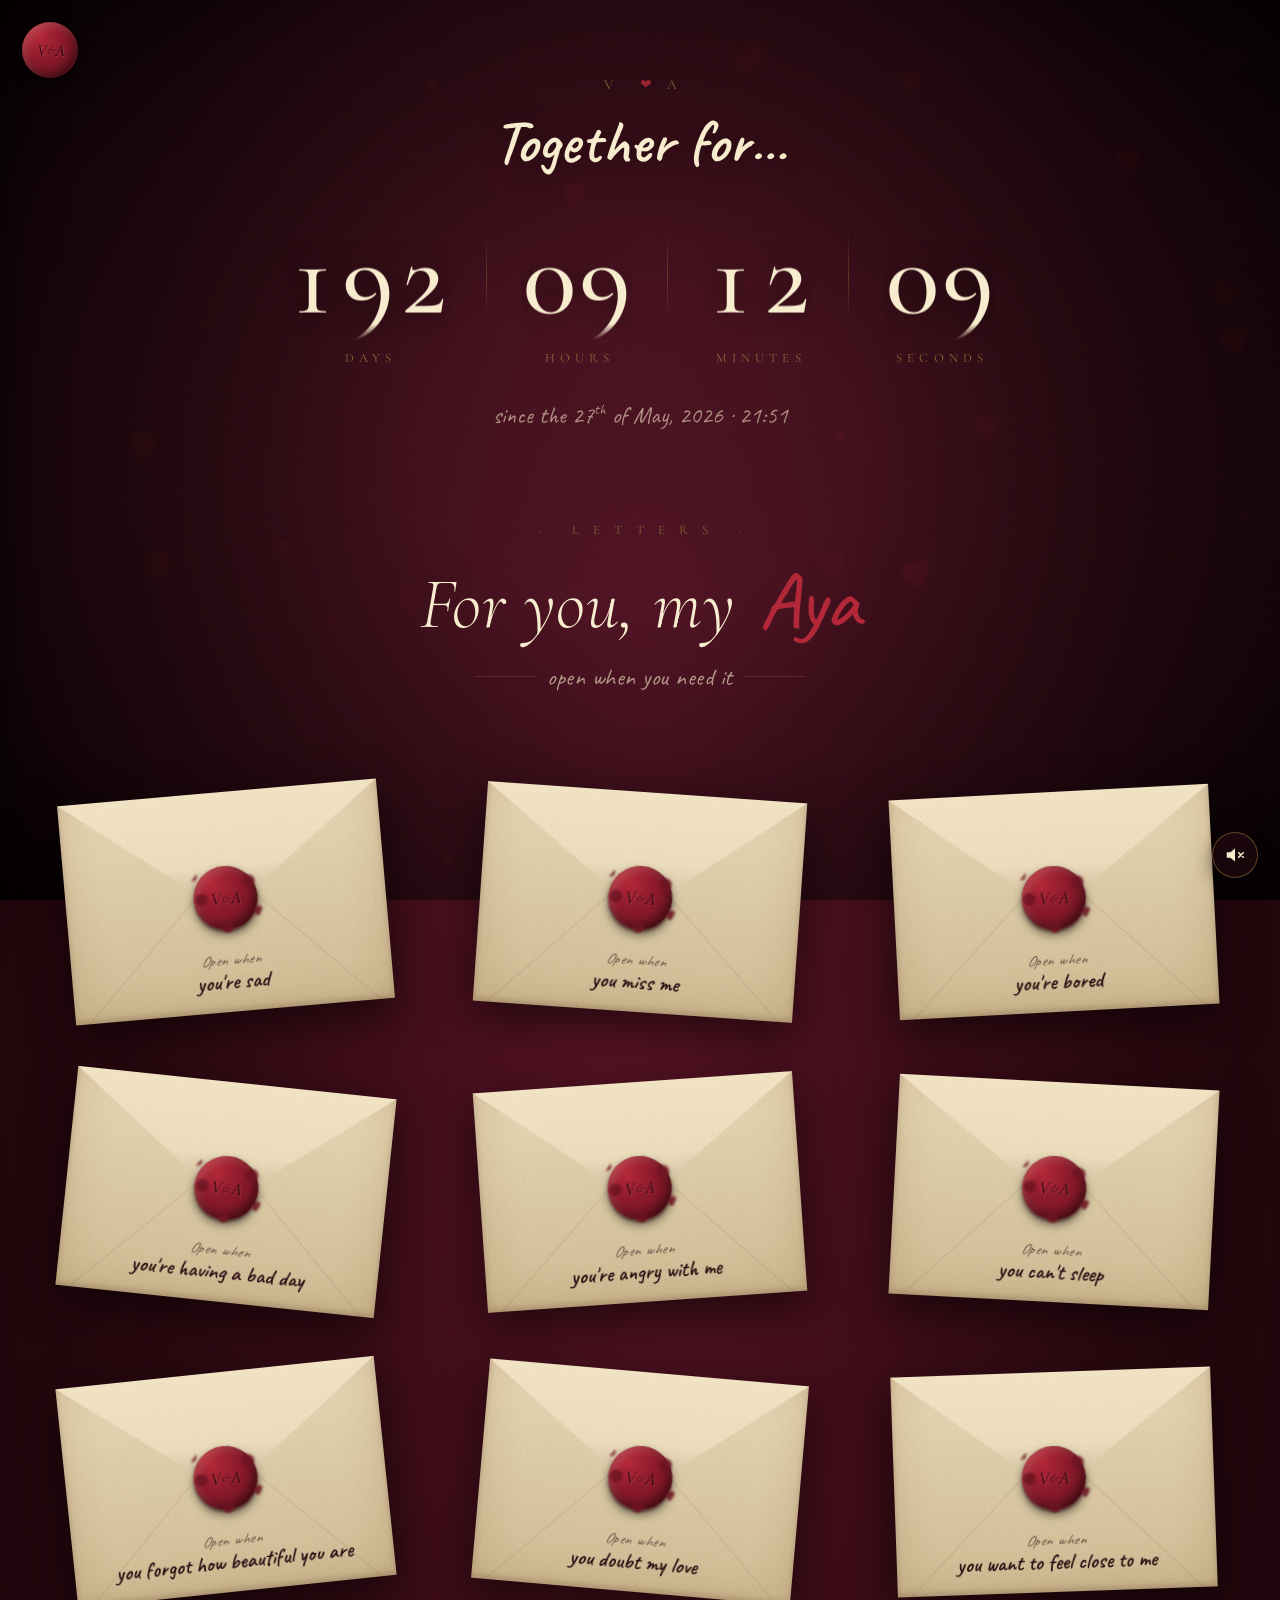
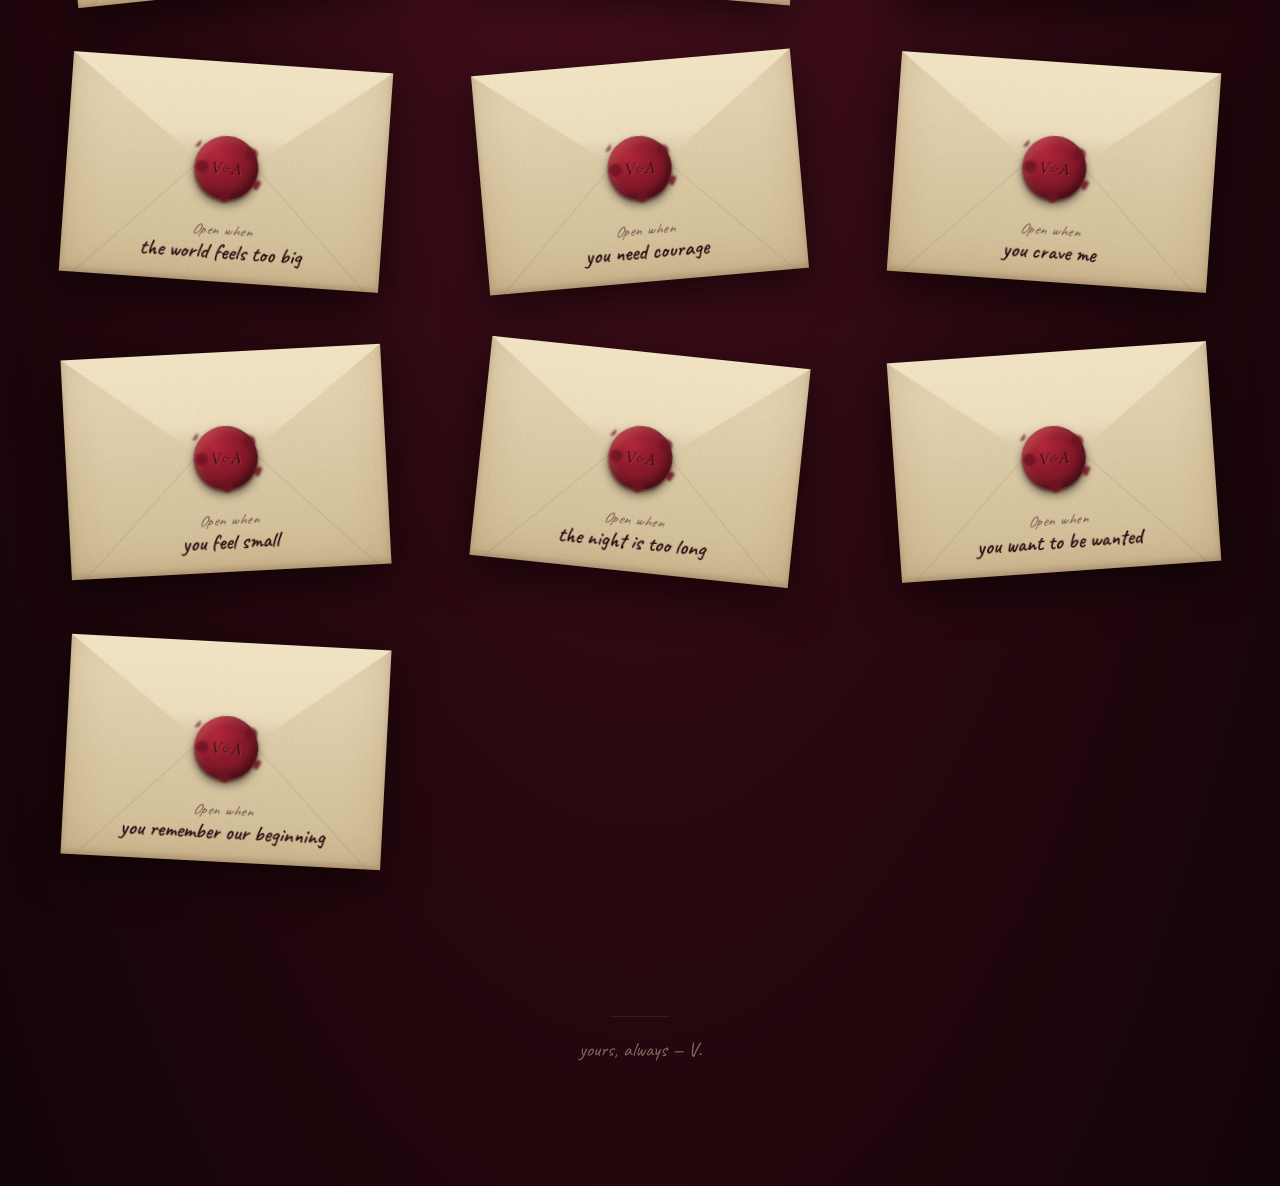
==== commit 1e7cec99: "Add files via upload" ====
--- a/index.html
+++ b/index.html
@@ -14,8 +14,8 @@
 
 <!-- Animated GIF cursor (follows the mouse via JS); swaps to the "open" gif over envelopes -->
 <div id="customCursor" aria-hidden="true">
-  <img class="cur-img cur-default" src="cursor.gif" alt="" draggable="false">
-  <img class="cur-img cur-open" src="opencursor.gif" alt="" draggable="false">
+  <img class="cur-img cur-default" src="assets/cursor.gif" alt="" draggable="false">
+  <img class="cur-img cur-open" src="assets/opencursor.gif" alt="" draggable="false">
 </div>
 
 <!-- Sound on/off (music + envelope sounds) — off by default -->
@@ -217,7 +217,7 @@
          PLACE FOR PHOTO / GIF
          To attach an image to a specific letter, set the `photo`
          property in the `letters` array below in the JS, e.g.
-            photo: "photos/our-morning.jpg"
+            photo: "assets/our-morning.jpg"
          ============================================================ -->
     <div class="letter-photo" id="letterPhoto">
       <span>· photo or gif goes here ·</span>
